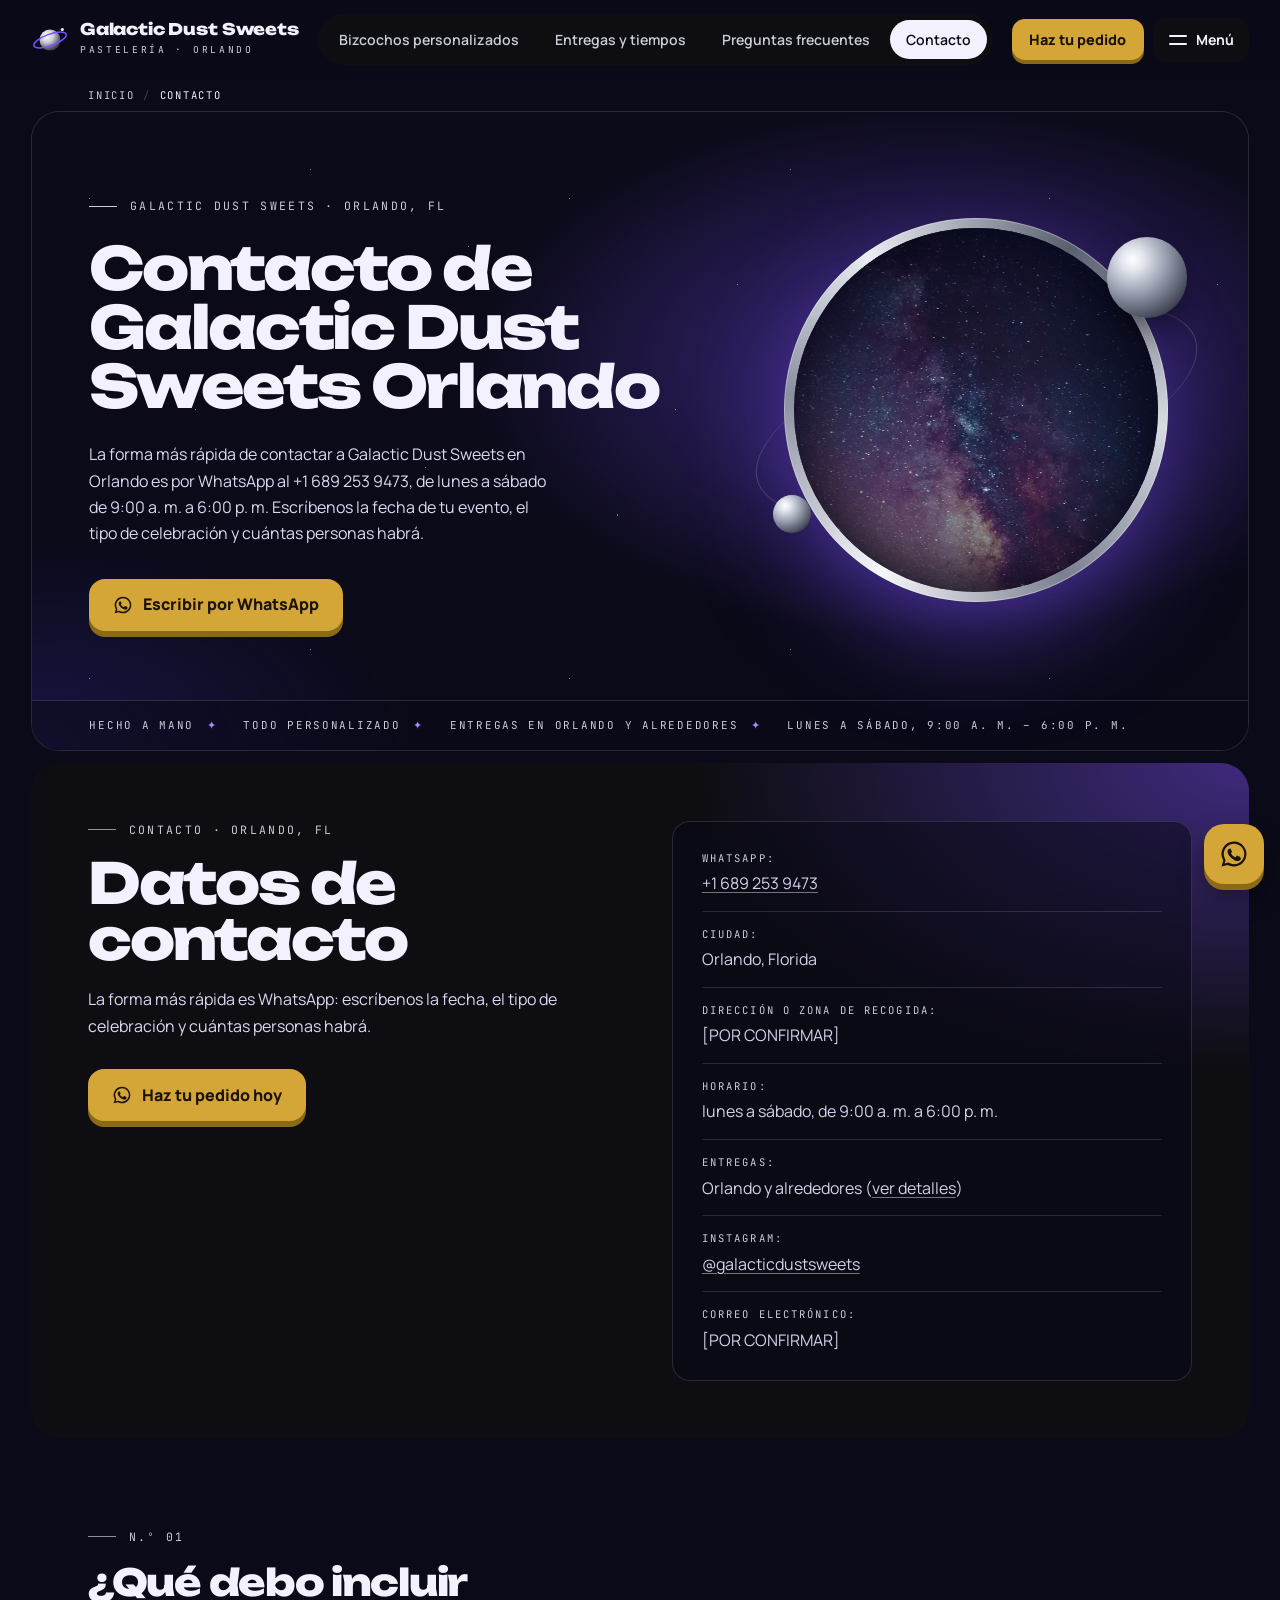
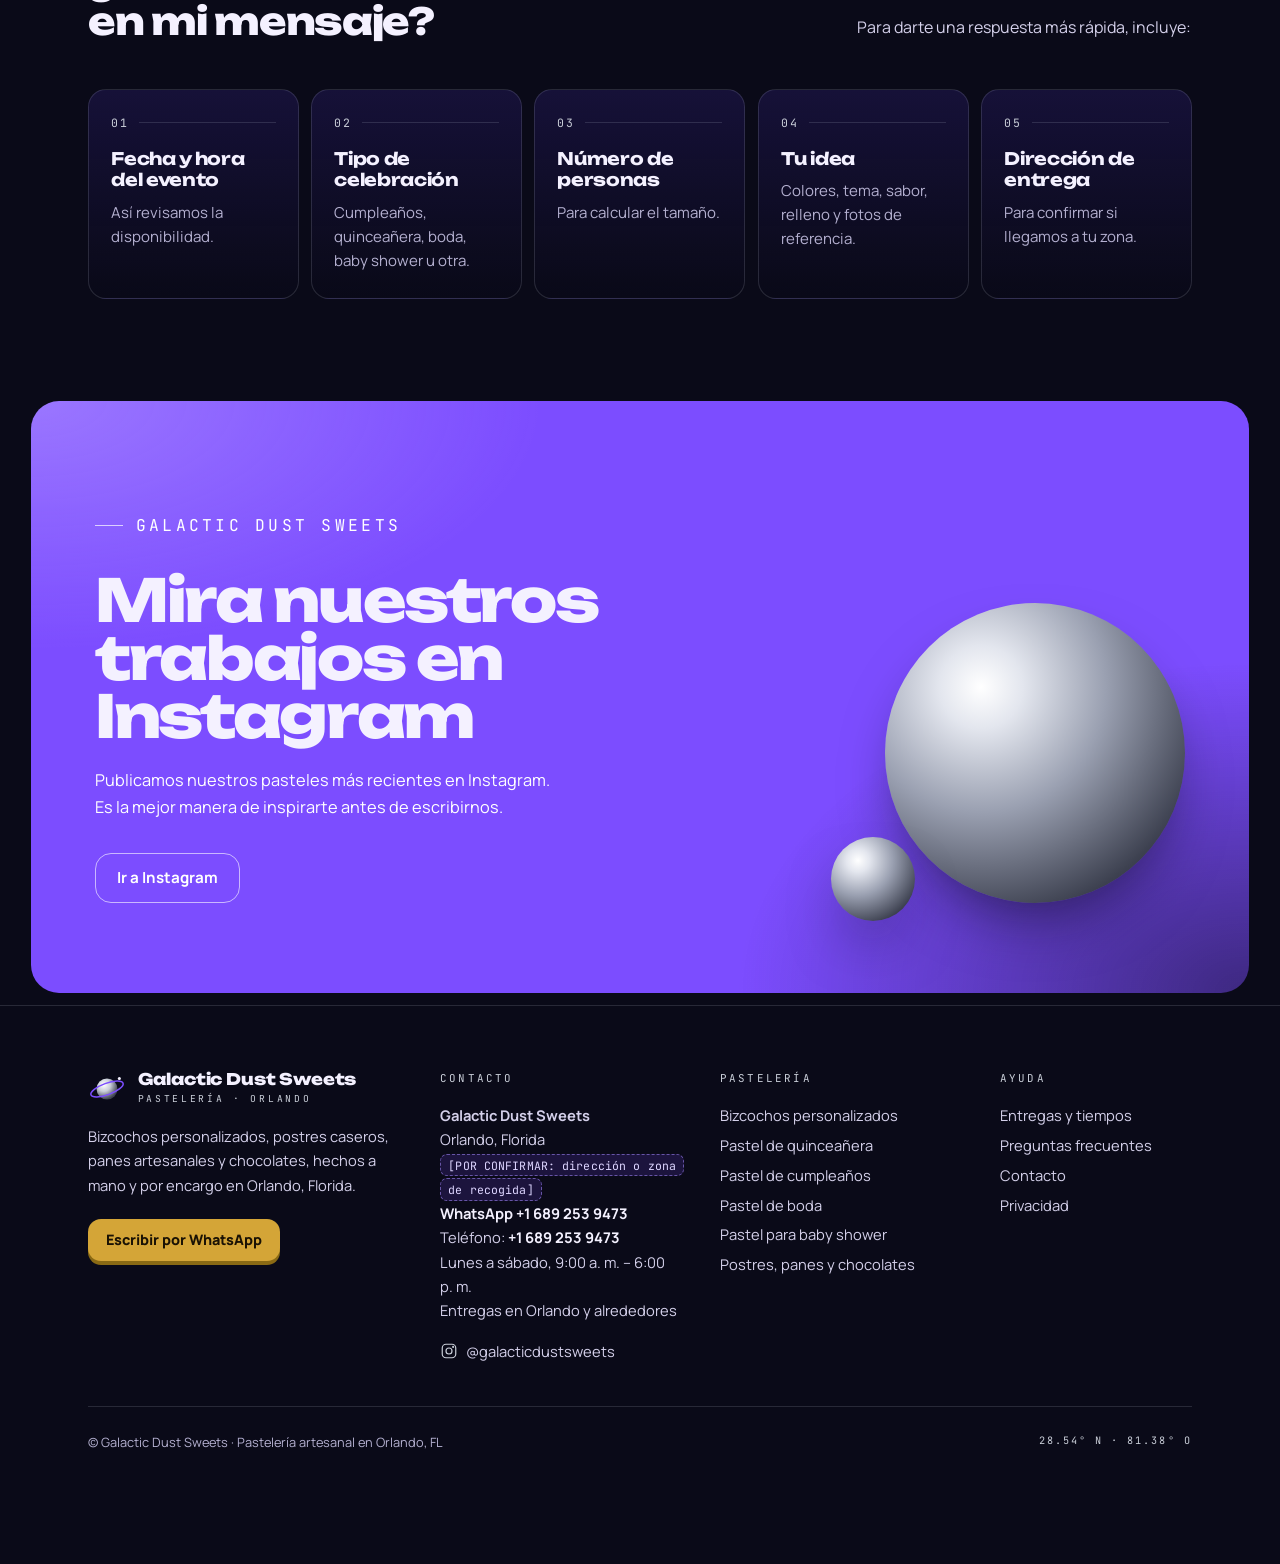
==== contacto/index.html @ 4e0852c7 "Vista previa del sitio de Galactic Dust Sweets (Play Panel, v9) Co-Authored-By: Claude Opus 5.5 <nor" ====
<!DOCTYPE html>
<html lang="es" data-motion="sutil">
<head>
<meta name="robots" content="noindex, nofollow">
<meta charset="utf-8">
<meta name="viewport" content="width=device-width, initial-scale=1">
<title>Contacto | Galactic Dust Sweets Orlando</title>
<meta name="description" content="Contacta a Galactic Dust Sweets Orlando por WhatsApp al +1 689 253 9473. Atención de lunes a sábado de 9 a. m. a 6 p. m. Entregas en Orlando y alrededores.">
<link rel="canonical" href="https://example.com/contacto/">
<meta property="og:type" content="website"><meta property="og:title" content="Contacto | Galactic Dust Sweets Orlando">
<meta property="og:description" content="Contacta a Galactic Dust Sweets Orlando por WhatsApp al +1 689 253 9473. Atención de lunes a sábado de 9 a. m. a 6 p. m. Entregas en Orlando y alrededores."><meta property="og:url" content="https://example.com/contacto/">
<meta property="og:locale" content="es_ES"><meta property="og:image" content="https://example.com/assets/opt/pexels-36445141-1280.webp">
<meta name="twitter:card" content="summary_large_image">
<link rel="icon" href="data:image/svg+xml,%3Csvg%20xmlns%3D%22http%3A//www.w3.org/2000/svg%22%20viewBox%3D%220%200%2064%2064%22%3E%3Cdefs%3E%3CradialGradient%20id%3D%22bg%22%20cx%3D%2270%25%22%20cy%3D%2220%25%22%20r%3D%2290%25%22%3E%3Cstop%20offset%3D%220%22%20stop-color%3D%22%237C4DFF%22/%3E%3Cstop%20offset%3D%22.55%22%20stop-color%3D%22%231B1446%22/%3E%3Cstop%20offset%3D%221%22%20stop-color%3D%22%230A0A18%22/%3E%3C/radialGradient%3E%3CradialGradient%20id%3D%22sp%22%20cx%3D%2235%25%22%20cy%3D%2230%25%22%20r%3D%2270%25%22%3E%3Cstop%20offset%3D%220%22%20stop-color%3D%22%23FFFFFF%22/%3E%3Cstop%20offset%3D%22.45%22%20stop-color%3D%22%23C9CED8%22/%3E%3Cstop%20offset%3D%221%22%20stop-color%3D%22%233D4150%22/%3E%3C/radialGradient%3E%3C/defs%3E%3Crect%20width%3D%2264%22%20height%3D%2264%22%20rx%3D%2216%22%20fill%3D%22url%28%23bg%29%22/%3E%3Ccircle%20cx%3D%2232%22%20cy%3D%2233%22%20r%3D%2215%22%20fill%3D%22url%28%23sp%29%22/%3E%3Cellipse%20cx%3D%2232%22%20cy%3D%2233%22%20rx%3D%2226%22%20ry%3D%228.5%22%20fill%3D%22none%22%20stroke%3D%22%23F4F1FF%22%20stroke-width%3D%222.4%22%20transform%3D%22rotate%28-20%2032%2033%29%22/%3E%3Ccircle%20cx%3D%2251%22%20cy%3D%2213%22%20r%3D%222.6%22%20fill%3D%22%23F4F1FF%22/%3E%3C/svg%3E">
<link rel="preconnect" href="https://fonts.googleapis.com"><link rel="preconnect" href="https://fonts.gstatic.com" crossorigin><link href="https://fonts.googleapis.com/css2?family=Unbounded:wght@400;700;800&family=Manrope:wght@400;500;600;700;800&family=JetBrains+Mono:wght@400;500&display=swap" rel="stylesheet">

<link rel="stylesheet" href="../motion.css">
<link rel="stylesheet" href="../styles.css">
<script type="application/ld+json">
{
 "@context": "https://schema.org",
 "@graph": [
  {
   "@type": "Bakery",
   "@id": "https://example.com/#org",
   "name": "Galactic Dust Sweets",
   "url": "https://example.com/",
   "sameAs": [
    "https://www.instagram.com/galacticdustsweets/"
   ]
  },
  {
   "@type": "WebPage",
   "url": "https://example.com/contacto/",
   "name": "Contacto | Galactic Dust Sweets Orlando",
   "inLanguage": "es",
   "about": {
    "@id": "https://example.com/#org"
   }
  },
  {
   "@type": "BreadcrumbList",
   "itemListElement": [
    {
     "@type": "ListItem",
     "position": 1,
     "name": "Inicio",
     "item": "https://example.com/"
    },
    {
     "@type": "ListItem",
     "position": 2,
     "name": "Contacto",
     "item": "https://example.com/contacto/"
    }
   ]
  }
 ]
}
</script>
</head>
<body>
<a class="skip-link" href="#contenido">Saltar al contenido</a>
<header class="hdr" data-shrink>
  <div class="pm-progress"></div>
  <a class="logo" href="../" aria-label="Galactic Dust Sweets, ir al inicio">
    <svg viewBox="0 0 40 40" aria-hidden="true"><defs><radialGradient id="lg" cx="35%" cy="30%" r="70%"><stop offset="0" stop-color="#fff"/><stop offset=".45" stop-color="#C9CED8"/><stop offset="1" stop-color="#3d4150"/></radialGradient></defs><circle cx="20" cy="20" r="11" fill="url(#lg)"/><ellipse cx="20" cy="20" rx="18" ry="6" fill="none" stroke="#7C4DFF" stroke-width="1.6" transform="rotate(-20 20 20)"/><circle cx="33" cy="9" r="1.6" fill="#F4F1FF"/></svg>
    <span><b>Galactic Dust Sweets</b><small>Pastelería · Orlando</small></span>
  </a>
  <nav class="pill" aria-label="Principal">
    <ul class="pill-nav"><li><a href="../">Inicio</a></li><li><a href="../pasteles-personalizados/">Bizcochos personalizados</a></li><li><a href="../pastel-de-quinceanera/">Quinceañeras</a></li><li><a href="../pastel-de-boda/">Bodas</a></li><li><a href="../pastel-de-cumpleanos/">Cumpleaños</a></li><li><a href="../pastel-baby-shower/">Baby showers</a></li><li><a href="../postres-panes-chocolates/">Postres, panes y chocolates</a></li><li><a href="../entregas/">Entregas y tiempos</a></li><li><a href="../preguntas-frecuentes/">Preguntas frecuentes</a></li><li><a href="../contacto/" aria-current="page">Contacto</a></li><li><a href="../privacidad/">Privacidad</a></li></ul>
  </nav>
  <div class="hdr-act">
    
    <a class="wa sm hdr-cta" href="https://wa.me/16892539473?text=Hola%20Galactic%20Dust%20Sweets%2C%20quiero%20hacer%20un%20pedido" target="_blank" rel="noopener" data-event="wa_header">Haz tu pedido</a>
    <button class="burger" type="button" aria-expanded="false" aria-controls="menu" aria-label="Abrir menú"><span class="bars" aria-hidden="true"><i></i><i></i></span><span class="burger-l">Menú</span></button>
  </div>
  <nav class="menu" id="menu" aria-label="Todas las páginas">
    <p class="mono menu-k">Todas las páginas</p>
    <ul><li><a href="../">Inicio</a></li><li><a href="../pasteles-personalizados/">Bizcochos personalizados</a></li><li><a href="../pastel-de-quinceanera/">Quinceañeras</a></li><li><a href="../pastel-de-boda/">Bodas</a></li><li><a href="../pastel-de-cumpleanos/">Cumpleaños</a></li><li><a href="../pastel-baby-shower/">Baby showers</a></li><li><a href="../postres-panes-chocolates/">Postres, panes y chocolates</a></li><li><a href="../entregas/">Entregas y tiempos</a></li><li><a href="../preguntas-frecuentes/">Preguntas frecuentes</a></li><li><a href="../contacto/" aria-current="page">Contacto</a></li><li><a href="../privacidad/">Privacidad</a></li></ul>
    <a class="wa" href="https://wa.me/16892539473?text=Hola%20Galactic%20Dust%20Sweets%2C%20quiero%20hacer%20un%20pedido" target="_blank" rel="noopener" data-event="wa_menu">Haz tu pedido hoy</a>
  </nav>
</header>

<nav class="pm-crumbs" aria-label="Migas de pan"><ol><li><a href="../">Inicio</a></li><li aria-current="page">Contacto</li></ol></nav>
<main id="contenido">
<section class="blk ph"><div class="stars" aria-hidden="true"></div><div class="ph-copy"><p class="mono k">Galactic Dust Sweets · Orlando, FL</p><h1>Contacto de Galactic Dust Sweets Orlando</h1><div class="ctas"><a class="btn" href="https://wa.me/16892539473?text=Hola%20Galactic%20Dust%20Sweets%2C%20quiero%20hacer%20un%20pedido" data-event="cta_hero">Escribir por WhatsApp</a></div><div class="lede"><p>La forma más rápida de contactar a Galactic Dust Sweets en Orlando es por WhatsApp al +1 689 253 9473, de lunes a sábado de 9:00 a. m. a 6:00 p. m. Escríbenos la fecha de tu evento, el tipo de celebración y cuántas personas habrá.</p></div></div><div class="port port-s"><div class="orbit" aria-hidden="true"></div><div class="ring"><div class="ring-in"><img src="../assets/opt/pexels-4954706-640.webp" alt="From below abstract backdrop of picturesque purple sky with tiny stars in twilight" srcset="../assets/opt/pexels-4954706-640.webp 640w" sizes="(max-width: 768px) 100vw, 60vw" width="640" height="960" fetchpriority="high" decoding="async"></div></div><div class="sph s1" aria-hidden="true"></div><div class="sph s2" aria-hidden="true"></div></div><ul class="ph-strip" aria-label="Lo que cumplimos"><li>Hecho a mano</li><li>Todo personalizado</li><li>Entregas en Orlando y alrededores</li><li>Lunes a sábado, 9:00 a. m. – 6:00 p. m.</li></ul></section>
<section class="blk dlv sec-contact"><div data-reveal="up"><p class="mono eyebrow">Contacto · Orlando, FL</p><h2 class="sec-h2">Datos de contacto</h2><p class="body">La forma más rápida es WhatsApp: escríbenos la fecha, el tipo de celebración y cuántas personas habrá.</p><a class="btn" href="https://wa.me/16892539473?text=Hola%20Galactic%20Dust%20Sweets%2C%20quiero%20hacer%20un%20pedido" target="_blank" rel="noopener" data-event="wa_contacto">Haz tu pedido hoy</a></div><div class="c-card" data-reveal="up"><ul><li><strong>WhatsApp:</strong> <a href="https://wa.me/16892539473">+1 689 253 9473</a></li><li><strong>Ciudad:</strong> Orlando, Florida</li><li><strong>Dirección o zona de recogida:</strong> [POR CONFIRMAR]</li><li><strong>Horario:</strong> lunes a sábado, de 9:00 a. m. a 6:00 p. m.</li><li><strong>Entregas:</strong> Orlando y alrededores (<a href="../entregas/">ver detalles</a>)</li><li><strong>Instagram:</strong> <a href="https://www.instagram.com/galacticdustsweets/">@galacticdustsweets</a></li><li><strong>Correo electrónico:</strong> [POR CONFIRMAR]</li></ul><ul class="c-items"></ul></div></section>

<section class="sec sec-list"><div class="in"><div class="s-head" data-reveal="up"><div><p class="mono eyebrow secn" aria-hidden="true"></p><h2 class="t-h2">¿Qué debo incluir en mi mensaje?</h2></div><div class="s-body"><p>Para darte una respuesta más rápida, incluye:</p></div></div><ol class="rows" data-stagger><li class="row" data-reveal="up"><span class="row-n" aria-hidden="true"></span><h3>Fecha y hora del evento</h3><div class="row-t"><p>Así revisamos la disponibilidad.</p></div></li>
<li class="row" data-reveal="up"><span class="row-n" aria-hidden="true"></span><h3>Tipo de celebración</h3><div class="row-t"><p>Cumpleaños, quinceañera, boda, baby shower u otra.</p></div></li>
<li class="row" data-reveal="up"><span class="row-n" aria-hidden="true"></span><h3>Número de personas</h3><div class="row-t"><p>Para calcular el tamaño.</p></div></li>
<li class="row" data-reveal="up"><span class="row-n" aria-hidden="true"></span><h3>Tu idea</h3><div class="row-t"><p>Colores, tema, sabor, relleno y fotos de referencia.</p></div></li>
<li class="row" data-reveal="up"><span class="row-n" aria-hidden="true"></span><h3>Dirección de entrega</h3><div class="row-t"><p>Para confirmar si llegamos a tu zona.</p></div></li>
</ol></div></section>

<section class="blk close close-s"><div data-reveal="up"><p class="mono eyebrow">Galactic Dust Sweets</p><h2 class="sec-h2">Mira nuestros trabajos en Instagram</h2><div class="close-b"><p>Publicamos nuestros pasteles más recientes en Instagram. Es la mejor manera de inspirarte antes de escribirnos.</p></div><a class="btn" href="https://www.instagram.com/galacticdustsweets/" data-event="cta_cierre">Ir a Instagram</a></div><div class="orb" aria-hidden="true"><i></i><i></i></div></section>

</main>
<footer class="ftr">
  <div class="ftr-brand">
    <a class="logo" href="../" aria-label="Galactic Dust Sweets, ir al inicio"><svg viewBox="0 0 40 40" aria-hidden="true"><circle cx="20" cy="20" r="11" fill="url(#lg)"/><ellipse cx="20" cy="20" rx="18" ry="6" fill="none" stroke="#7C4DFF" stroke-width="1.6" transform="rotate(-20 20 20)"/><circle cx="33" cy="9" r="1.6" fill="#F4F1FF"/></svg><span><b>Galactic Dust Sweets</b><small>Pastelería · Orlando</small></span></a>
    <p>Bizcochos personalizados, postres caseros, panes artesanales y chocolates, hechos a mano y por encargo en Orlando, Florida.</p>
    <a class="wa sm" href="https://wa.me/16892539473?text=Hola%20Galactic%20Dust%20Sweets%2C%20quiero%20hacer%20un%20pedido" target="_blank" rel="noopener" data-event="wa_footer_btn">Escribir por WhatsApp</a>
  </div>
  <div>
    <h2>Contacto</h2>
    <address>
      <b>Galactic Dust Sweets</b><br>
      Orlando, Florida<br>
      <span class="tbd">[POR CONFIRMAR: dirección o zona de recogida]</span><br>
      <a href="https://wa.me/16892539473" target="_blank" rel="noopener" data-event="wa_footer">WhatsApp +1 689 253 9473</a><br>
      Teléfono: <a href="tel:+16892539473">+1 689 253 9473</a><br>
      Lunes a sábado, 9:00 a. m. – 6:00 p. m.<br>
      Entregas en Orlando y alrededores
    </address>
    <ul class="social">
      <li><a href="https://www.instagram.com/galacticdustsweets/" target="_blank" rel="noopener"><svg viewBox="0 0 24 24" aria-hidden="true"><rect x="3" y="3" width="18" height="18" rx="5"/><circle cx="12" cy="12" r="4"/><circle cx="17.5" cy="6.5" r=".6"/></svg>@galacticdustsweets</a></li>
    </ul>
  </div>
  <div>
    <h2>Pastelería</h2>
    <ul>
      <li><a href="../pasteles-personalizados/">Bizcochos personalizados</a></li>
      <li><a href="../pastel-de-quinceanera/">Pastel de quinceañera</a></li>
      <li><a href="../pastel-de-cumpleanos/">Pastel de cumpleaños</a></li>
      <li><a href="../pastel-de-boda/">Pastel de boda</a></li>
      <li><a href="../pastel-baby-shower/">Pastel para baby shower</a></li>
      <li><a href="../postres-panes-chocolates/">Postres, panes y chocolates</a></li>
    </ul>
  </div>
  <div>
    <h2>Ayuda</h2>
    <ul>
      <li><a href="../entregas/">Entregas y tiempos</a></li>
      <li><a href="../preguntas-frecuentes/">Preguntas frecuentes</a></li>
      <li><a href="../contacto/">Contacto</a></li>
      <li><a href="../privacidad/">Privacidad</a></li>
    </ul>
  </div>
  <div class="legal"><span>© Galactic Dust Sweets · Pastelería artesanal en Orlando, FL</span><span class="mono">28.54° N · 81.38° O</span></div>
</footer>
<a class="fab" href="https://wa.me/16892539473?text=Hola%20Galactic%20Dust%20Sweets%2C%20quiero%20hacer%20un%20pedido" target="_blank" rel="noopener" aria-label="Pedir por WhatsApp" data-event="wa_flotante"><svg viewBox="0 0 24 24" aria-hidden="true"><path d="M12 2a10 10 0 0 0-8.6 15.1L2 22l5-1.3A10 10 0 1 0 12 2zm0 18.2a8.2 8.2 0 0 1-4.2-1.2l-.3-.2-3 .8.8-2.9-.2-.3A8.2 8.2 0 1 1 12 20.2zm4.5-6.1c-.2-.1-1.5-.7-1.7-.8-.2-.1-.4-.1-.6.1l-.8 1c-.1.2-.3.2-.5.1a6.7 6.7 0 0 1-3.3-2.9c-.3-.4.2-.4.7-1.3.1-.2 0-.3 0-.4l-.8-1.8c-.2-.5-.4-.4-.6-.4h-.5a1 1 0 0 0-.7.3 3 3 0 0 0-.9 2.2 5.2 5.2 0 0 0 1.1 2.7 11.8 11.8 0 0 0 4.5 4c1.7.7 2.3.8 3.2.6.5-.1 1.5-.6 1.7-1.2.2-.6.2-1.1.2-1.2-.1-.1-.3-.2-.5-.3z"/></svg></a>

<script>(function(){
  var $=function(id){return document.getElementById(id)};
  var WA='https://wa.me/16892539473?text=';

  /* Menú (móvil y panel de todas las páginas) */
  var h=document.querySelector('.hdr'),b=h&&h.querySelector('.burger'),mn=$('menu');
  function setMenu(o){if(!h||!b)return;h.classList.toggle('is-open',o);b.setAttribute('aria-expanded',o?'true':'false');b.setAttribute('aria-label',o?'Cerrar menú':'Abrir menú');document.documentElement.classList.toggle('menu-open',o&&window.innerWidth<760);}
  if(b&&mn){
    b.addEventListener('click',function(e){e.stopPropagation();setMenu(!h.classList.contains('is-open'))});
    mn.addEventListener('click',function(e){if(e.target.closest('a'))setMenu(false)});
    document.addEventListener('click',function(e){if(h.classList.contains('is-open')&&!mn.contains(e.target))setMenu(false)});
    document.addEventListener('keydown',function(e){if(e.key==='Escape'&&h.classList.contains('is-open')){setMenu(false);b.focus()}});
  }

  /* Medición: un evento por botón de WhatsApp (data-event) */
  document.addEventListener('click',function(e){
    var a=e.target.closest('a[href*="wa.me"]');if(!a)return;
    var ev=a.getAttribute('data-event')||'wa_enlace';
    (window.dataLayer=window.dataLayer||[]).push({event:'whatsapp_click',wa_origen:ev});
    if(typeof window.gtag==='function')window.gtag('event','whatsapp_click',{wa_origen:ev});
  });

  /* Configurador: anticipación mínima por evento [POR CONFIRMAR: días reales] */
  var f=$('cfg');
  if(f&&$('cal-g')){
    var lead={'Quinceañera':21,'Boda':21,'Cumpleaños':7,'Baby shower':7,'Otro':7};
    var view,picked=null,today=new Date();today.setHours(0,0,0,0);
    var ev=function(){var r=f.querySelector('input[name=ev]:checked');return r?r.value:'Otro'};
    var minDate=function(){var m=new Date(today);m.setDate(m.getDate()+(lead[ev()]||7));return m};
    var fmt=function(d,o){return d.toLocaleDateString('es-US',o)};
    var cal=function(){
      var min=minDate(),g=$('cal-g');g.innerHTML='';
      if(picked&&picked<min)picked=null;
      var m=fmt(view,{month:'long'});
      $('cal-m').innerHTML=m.charAt(0).toUpperCase()+m.slice(1)+' <span>'+view.getFullYear()+'</span>';
      $('cal-p').disabled=view.getFullYear()*12+view.getMonth()<=today.getFullYear()*12+today.getMonth();
      var first=(view.getDay()+6)%7,days=new Date(view.getFullYear(),view.getMonth()+1,0).getDate();
      for(var i=0;i<first;i++)g.appendChild(document.createElement('span'));
      for(var d=1;d<=days;d++){
        var dt=new Date(view.getFullYear(),view.getMonth(),d),bt=document.createElement('button');
        bt.type='button';bt.textContent=d;
        var off=dt<min||dt.getDay()===0;
        bt.disabled=off;bt.setAttribute('aria-label',fmt(dt,{weekday:'long',day:'numeric',month:'long'})+(off?' (no disponible)':''));
        if(+dt===+today)bt.className='today';
        if(picked&&+dt===+picked){bt.className+=' on';bt.setAttribute('aria-pressed','true')}
        (function(x){bt.onclick=function(){picked=x;cal();upd()}})(dt);
        g.appendChild(bt);
      }
      $('hint').textContent='Para '+ev().toLowerCase()+': fechas desde el '+fmt(min,{day:'numeric',month:'long'})+'. Los domingos no hay entregas.';
    };
    var upd=function(){
      var t='Hola Galactic Dust Sweets, quiero cotizar un bizcocho personalizado.\n• Evento: '+ev()+
        '\n• Personas: '+($('pp').value||'—')+'\n• Sabor: '+($('sa').value||'—')+'\n• Relleno: '+($('re').value||'—')+
        '\n• Fecha: '+(picked?fmt(picked,{weekday:'long',day:'numeric',month:'long'}):'—');
      $('msg').textContent=t;$('send').href=WA+encodeURIComponent(t);$('txt').value=t;
    };
    var jump=function(){var min=minDate(),end=new Date(min.getFullYear(),min.getMonth()+1,0);view=new Date(min.getFullYear(),min.getMonth()+((end-min)/864e5<6?1:0),1)};
    $('cal-p').onclick=function(){view.setMonth(view.getMonth()-1);cal()};
    $('cal-n').onclick=function(){view.setMonth(view.getMonth()+1);cal()};
    f.querySelectorAll('input').forEach(function(i){i.addEventListener('input',upd);i.addEventListener('change',function(){if(i.name==='ev')jump();cal();upd()})});
    f.addEventListener('submit',function(e){e.preventDefault();window.open($('send').href,'_blank','noopener')});
    jump();cal();upd();
  }

  /* Galería: «Quiero uno así» con el número de obra + filtros */
  document.querySelectorAll('.wall .p').forEach(function(p){
    var em=p.querySelector('.cap em'),bb=p.querySelector('.cap b');if(!em||!bb)return;
    var n=em.textContent,c=bb.textContent,a=document.createElement('a');
    a.className='ask';a.textContent='Quiero uno así →';a.setAttribute('data-event','wa_obra_'+n.replace(/\D/g,''));
    a.href=WA+encodeURIComponent('Hola Galactic Dust Sweets, me gustó la obra '+n+' ('+c+') y quiero uno así.');
    a.target='_blank';a.rel='noopener';
    a.setAttribute('aria-label','Pedir por WhatsApp un bizcocho como la obra '+n);
    p.querySelector('.cap').appendChild(a);
  });
  document.querySelectorAll('.filters button').forEach(function(bt){bt.addEventListener('click',function(){
    var k=bt.getAttribute('data-f');
    document.querySelectorAll('.filters button').forEach(function(x){x.setAttribute('aria-pressed',x===bt?'true':'false')});
    document.querySelectorAll('.wall .p').forEach(function(p){p.classList.toggle('hide',k!=='all'&&p.getAttribute('data-c')!==k)});
  })});
})();
</script>
<script src="../motion.js" defer></script>
</body>
</html>
---- motion.css ----
/* Play Motion: biblioteca de movimiento de Play Marketing para los sitios generados.
   Se activa con atributos (data-reveal, data-stagger, data-parallax, .pm-marquee…) y con el nivel en <html data-motion>.
   Mejora progresiva: sin JS (o sin la clase .pm-js) todo es visible. Solo anima transform y opacity (no mueve el diseño). */
:root{--pm-ease:cubic-bezier(.22,.61,.36,1);--pm-ease-out:cubic-bezier(.16,1,.3,1);--pm-dur:.8s;--pm-dist:28px}
html[data-motion="expresiva"]{--pm-dur:1.05s;--pm-dist:48px}
html[data-motion="sutil"]{--pm-dur:.75s;--pm-dist:22px}

/* accesibilidad base que el panel agrega a todas las páginas */
.skip-link{position:absolute;left:12px;top:-60px;z-index:1000;padding:10px 16px;background:#111;color:#fff;border-radius:6px;text-decoration:none;font:600 14px/1.2 system-ui,sans-serif}
.skip-link:focus{top:12px}
main:focus{outline:none}
/* selector de idioma (sitios bilingües); el diseño puede darle su propio estilo */
.pm-lang{display:inline-flex;gap:.5rem;align-items:center;font-size:.8125rem;letter-spacing:.04em}
.pm-lang a{color:inherit;text-decoration:none;opacity:.8;padding:.25rem .5rem;border:1px solid currentColor;border-radius:999px}
.pm-lang a:hover,.pm-lang a:focus-visible{opacity:1}

/* aparición al hacer scroll */
.pm-js [data-reveal]{opacity:0;transition:opacity var(--pm-dur) var(--pm-ease),transform var(--pm-dur) var(--pm-ease-out);transition-delay:var(--pm-delay,0s);will-change:opacity,transform}
.pm-js [data-reveal="up"]{transform:translate3d(0,var(--pm-dist),0)}
.pm-js [data-reveal="down"]{transform:translate3d(0,calc(var(--pm-dist) * -1),0)}
.pm-js [data-reveal="left"]{transform:translate3d(calc(var(--pm-dist) * -1),0,0)}
.pm-js [data-reveal="right"]{transform:translate3d(var(--pm-dist),0,0)}
.pm-js [data-reveal="scale"]{transform:scale(.94)}
.pm-js [data-reveal="fade"]{transform:none}
.pm-js [data-reveal].pm-in{opacity:1;transform:none}

/* revelado de imagen con máscara */
.pm-js [data-reveal="mask"]{opacity:1;clip-path:inset(0 0 100% 0);transition:clip-path calc(var(--pm-dur) * 1.3) var(--pm-ease-out)}
.pm-js [data-reveal="mask"].pm-in{clip-path:inset(0 0 0 0)}

/* titular palabra por palabra (el JS envuelve cada palabra) */
.pm-js [data-split] .pm-w{display:inline-block;opacity:0;transform:translate3d(0,.6em,0);transition:opacity .7s var(--pm-ease),transform .9s var(--pm-ease-out);transition-delay:calc(var(--pm-i) * 60ms)}
.pm-js [data-split].pm-in .pm-w{opacity:1;transform:none}

/* zoom lento de fondo (Ken Burns) */
[data-kenburns]{overflow:hidden}
[data-kenburns] img{animation:pm-kb 18s var(--pm-ease) both alternate infinite}
@keyframes pm-kb{from{transform:scale(1)}to{transform:scale(1.08)}}

/* cinta continua (logos, sellos, frases) */
.pm-marquee{overflow:hidden;white-space:nowrap;mask-image:linear-gradient(90deg,transparent,#000 8%,#000 92%,transparent)}
.pm-marquee>.pm-track{display:inline-flex;gap:3rem;animation:pm-mq var(--pm-mq,32s) linear infinite}
.pm-marquee:hover>.pm-track{animation-play-state:paused}
@keyframes pm-mq{to{transform:translate3d(-50%,0,0)}}

/* microinteracciones */
.pm-lift{transition:transform .35s var(--pm-ease-out),box-shadow .35s var(--pm-ease)}
.pm-lift:hover{transform:translate3d(0,-4px,0);box-shadow:0 14px 34px -14px rgba(0,0,0,.28)}
.pm-zoom{overflow:hidden}.pm-zoom img{transition:transform .9s var(--pm-ease-out)}.pm-zoom:hover img{transform:scale(1.05)}
.pm-underline{background:linear-gradient(currentColor,currentColor) 0 100%/0 1px no-repeat;transition:background-size .4s var(--pm-ease)}
.pm-underline:hover{background-size:100% 1px}
.pm-btn{position:relative;overflow:hidden;transition:transform .25s var(--pm-ease),box-shadow .25s var(--pm-ease)}
.pm-btn:hover{transform:translate3d(0,-2px,0)}
.pm-btn:active{transform:translate3d(0,0,0) scale(.98)}

/* barra de progreso de lectura */
.pm-progress{position:fixed;top:0;left:0;height:3px;width:100%;transform-origin:0 50%;transform:scaleX(var(--pm-p,0));background:var(--pm-accent,currentColor);z-index:999;pointer-events:none}

/* cabecera que se compacta al hacer scroll (el JS pone .pm-scrolled en <html>) */
[data-shrink]{transition:padding .35s var(--pm-ease),background-color .35s var(--pm-ease),box-shadow .35s var(--pm-ease)}

/* transición entre páginas (navegadores compatibles) */
@view-transition{navigation:auto}
::view-transition-old(root),::view-transition-new(root){animation-duration:.35s}

html[data-motion="ninguna"] [data-reveal],html[data-motion="ninguna"] [data-split] .pm-w{opacity:1!important;transform:none!important;clip-path:none!important;transition:none!important}
html[data-motion="ninguna"] [data-kenburns] img,html[data-motion="ninguna"] .pm-marquee>.pm-track{animation:none}

@media (prefers-reduced-motion:reduce){
  .pm-js [data-reveal],.pm-js [data-split] .pm-w{opacity:1!important;transform:none!important;clip-path:none!important;transition:none!important}
  [data-kenburns] img,.pm-marquee>.pm-track{animation:none}
  .pm-lift,.pm-zoom img,.pm-btn{transition:none}
  @view-transition{navigation:none}
}
---- styles.css ----
/* =========================================================
   Galactic Dust Sweets · sistema único (maqueta final aprobada)
   Base «Taller de pedidos»: bloques de 28 px, gap de 12 px, botón verde
   con relieve y ritmo oscuro / violeta / claro.
   De «Órbita»: cromo, esferas y microetiquetas monoespaciadas.
   De «Galería nocturna»: fichas «N.º» y filtros subrayados.
   El verde #25D366 se reserva SOLO para pedir por WhatsApp.
   ========================================================= */
:root{
  --space:#0A0A18;--deep:#0d0d12;--violet:#7C4DFF;--violet-l:#A88BFF;--silver:#C9CED8;--ink:#F4F1FF;--wa:#D4A537;--wa-edge:#8a6a14;
  --muted:#B4B0D0;--soft:#D4D0EA;--line:rgba(201,206,216,.16);--line-2:rgba(201,206,216,.28);
  --chrome:linear-gradient(135deg,#fdfdff 0%,#c9ced8 28%,#7a7f90 52%,#e6e9f0 70%,#9aa0b1 100%);
  --chrome-soft:linear-gradient(135deg,#fdfdff 0%,#e3e6ee 30%,#b9bfcc 55%,#eef0f5 75%,#c3c8d4 100%);
  --sphere:radial-gradient(circle at 32% 28%,#fff 0%,#e3e6ee 14%,#9aa0b1 42%,#3d4150 78%,#1a1c26 100%);
  --display:"Unbounded",system-ui,sans-serif;--text:"Manrope",system-ui,-apple-system,"Segoe UI",sans-serif;--mono:"JetBrains Mono",ui-monospace,"Cascadia Mono",monospace;
  --pad:clamp(.75rem,2.4vw,2rem);--inner:clamp(1.25rem,4.5vw,4rem);--maxw:1600px;
  --side:max(var(--pad),calc((100% - var(--maxw)) / 2));
  --r:28px;--r-s:18px;--gap:12px;
  --ease:cubic-bezier(.2,.7,.2,1);
  --pm-accent:var(--violet-l);
}
*,*::before,*::after{box-sizing:border-box}
*{margin:0;padding:0}
html{background:var(--space);color:var(--ink);font-family:var(--text);-webkit-font-smoothing:antialiased;-webkit-text-size-adjust:100%;scroll-behavior:smooth;scroll-padding-top:96px}
body{overflow-x:clip;line-height:1.55;font-size:1rem;min-height:100vh}
a{color:inherit;text-decoration:none}
img,svg{display:block;max-width:100%}
button,input{font:inherit}
ul,ol{list-style:none}
:focus-visible{outline:3px solid var(--violet-l);outline-offset:3px;border-radius:8px}
::selection{background:var(--violet);color:#fff}
.sr{position:absolute;width:1px;height:1px;overflow:hidden;clip:rect(0 0 0 0);white-space:nowrap}
.mono{font-family:var(--mono);font-size:.72rem;letter-spacing:.2em;text-transform:uppercase;color:var(--silver);font-weight:400}
.tbd{display:inline;font-family:var(--mono);font-size:.72rem;letter-spacing:.01em;line-height:1.9;color:#ddd5ff;background:rgba(124,77,255,.16);border:1px dashed rgba(167,139,255,.55);padding:.18rem .45rem;border-radius:7px;-webkit-box-decoration-break:clone;box-decoration-break:clone}
.light .tbd{color:#3a2a8c;background:rgba(124,77,255,.1);border-color:rgba(124,77,255,.45)}
.blk{margin:var(--gap) var(--side) 0;border-radius:var(--r);position:relative;overflow:hidden}
.light{background:var(--ink);color:var(--space)}
.sec-h2{font-family:var(--display);font-weight:800;font-size:clamp(2rem,4.4vw,3.8rem);line-height:.98;letter-spacing:-.04em;text-wrap:balance}
.sec-h2 em{font-style:normal;color:var(--muted)}
.light .sec-h2 em{color:#6a5fb0}
.eyebrow{margin-bottom:1.1rem;display:flex;align-items:center;gap:.8rem}
.eyebrow::before{content:"";width:28px;height:1px;background:currentColor;opacity:.7;flex:none}
.light .eyebrow{color:#5b4fb0}
main{counter-reset:sec}
.sec{counter-increment:sec}
.secn::after{content:"N.º " counter(sec,decimal-leading-zero)}

/* ---------- botones ---------- */
.wa,.btn[href*="wa.me"]{display:inline-flex;align-items:center;justify-content:center;gap:.6rem;background:var(--wa);color:#1a1204;font-weight:800;border-radius:16px;padding:1rem 1.5rem;font-size:1rem;line-height:1.2;border:0;cursor:pointer;box-shadow:0 6px 0 var(--wa-edge);transition:transform .16s var(--ease),box-shadow .16s var(--ease);text-align:center}
.wa:hover,.btn[href*="wa.me"]:hover{transform:translateY(-2px);box-shadow:0 8px 0 var(--wa-edge)}
.wa:active,.btn[href*="wa.me"]:active{transform:translateY(4px);box-shadow:0 2px 0 var(--wa-edge)}
.wa:not(.sm)::before,.btn[href*="wa.me"]::before{content:"";width:20px;height:20px;flex:none;background:currentColor;
  -webkit-mask:url("data:image/svg+xml,%3Csvg xmlns='http://www.w3.org/2000/svg' viewBox='0 0 24 24'%3E%3Cpath d='M12 2a10 10 0 0 0-8.6 15.1L2 22l5-1.3A10 10 0 1 0 12 2zm0 18.2a8.2 8.2 0 0 1-4.2-1.2l-.3-.2-3 .8.8-2.9-.2-.3A8.2 8.2 0 1 1 12 20.2zm4.5-6.1c-.2-.1-1.5-.7-1.7-.8-.2-.1-.4-.1-.6.1l-.8 1c-.1.2-.3.2-.5.1a6.7 6.7 0 0 1-3.3-2.9c-.3-.4.2-.4.7-1.3.1-.2 0-.3 0-.4l-.8-1.8c-.2-.5-.4-.4-.6-.4h-.5a1 1 0 0 0-.7.3 3 3 0 0 0-.9 2.2 5.2 5.2 0 0 0 1.1 2.7 11.8 11.8 0 0 0 4.5 4c1.7.7 2.3.8 3.2.6.5-.1 1.5-.6 1.7-1.2.2-.6.2-1.1.2-1.2-.1-.1-.3-.2-.5-.3z'/%3E%3C/svg%3E") center/contain no-repeat;
  mask:url("data:image/svg+xml,%3Csvg xmlns='http://www.w3.org/2000/svg' viewBox='0 0 24 24'%3E%3Cpath d='M12 2a10 10 0 0 0-8.6 15.1L2 22l5-1.3A10 10 0 1 0 12 2zm0 18.2a8.2 8.2 0 0 1-4.2-1.2l-.3-.2-3 .8.8-2.9-.2-.3A8.2 8.2 0 1 1 12 20.2zm4.5-6.1c-.2-.1-1.5-.7-1.7-.8-.2-.1-.4-.1-.6.1l-.8 1c-.1.2-.3.2-.5.1a6.7 6.7 0 0 1-3.3-2.9c-.3-.4.2-.4.7-1.3.1-.2 0-.3 0-.4l-.8-1.8c-.2-.5-.4-.4-.6-.4h-.5a1 1 0 0 0-.7.3 3 3 0 0 0-.9 2.2 5.2 5.2 0 0 0 1.1 2.7 11.8 11.8 0 0 0 4.5 4c1.7.7 2.3.8 3.2.6.5-.1 1.5-.6 1.7-1.2.2-.6.2-1.1.2-1.2-.1-.1-.3-.2-.5-.3z'/%3E%3C/svg%3E") center/contain no-repeat}
.wa.sm{padding:.75rem 1.1rem;font-size:.9rem;border-radius:13px;box-shadow:0 4px 0 var(--wa-edge)}
.wa.sm:hover{box-shadow:0 6px 0 var(--wa-edge)}
.wa.sm:active{transform:translateY(3px);box-shadow:0 1px 0 var(--wa-edge)}
.ghost,.btn:not([href*="wa.me"]){display:inline-flex;align-items:center;gap:.5rem;padding:.95rem 1.3rem;border-radius:16px;border:1px solid var(--line-2);font-weight:700;font-size:.95rem;line-height:1.2;color:var(--ink);transition:background .2s,border-color .2s,transform .2s var(--ease)}
.ghost:hover,.btn:not([href*="wa.me"]):hover{background:rgba(244,241,255,.07);border-color:var(--ink)}
.ghost:active,.btn:not([href*="wa.me"]):active{transform:scale(.98)}
.light .ghost,.light .btn:not([href*="wa.me"]){color:var(--space);border-color:rgba(10,10,24,.25)}
.light .ghost:hover,.light .btn:not([href*="wa.me"]):hover{background:rgba(10,10,24,.05);border-color:var(--space)}

/* ---------- cabecera ---------- */
.hdr{position:sticky;top:0;z-index:40;display:flex;align-items:center;justify-content:space-between;gap:1rem;padding:.9rem var(--side);background:rgba(10,10,24,.82);-webkit-backdrop-filter:blur(14px);backdrop-filter:blur(14px)}
.pm-scrolled .hdr{padding-block:.55rem;box-shadow:0 1px 0 var(--line)}
.logo{display:flex;align-items:center;gap:.7rem;min-width:0}
.logo svg{width:38px;height:38px;flex:none}
.logo b{display:block;font-family:var(--display);font-weight:800;font-size:1rem;letter-spacing:-.01em;line-height:1;white-space:nowrap}
.logo small{display:block;font-family:var(--mono);font-size:.6rem;letter-spacing:.28em;text-transform:uppercase;color:var(--silver);margin-top:.35rem;white-space:nowrap}
.pill{display:none}
.pill-nav{display:flex;gap:.25rem;background:var(--deep);padding:.35rem;border-radius:999px}
.pill-nav li{display:none}
.pill-nav li:nth-child(2),.pill-nav li:nth-child(8),.pill-nav li:nth-child(9),.pill-nav li:nth-child(10){display:block}
.pill-nav a{display:block;padding:.55rem 1rem;border-radius:999px;font-weight:600;font-size:.88rem;color:var(--silver);white-space:nowrap;transition:background .2s,color .2s}
.pill-nav a:hover{background:rgba(244,241,255,.1);color:var(--ink)}
.pill-nav a[aria-current]{background:var(--ink);color:var(--space)}
.hdr-act{display:flex;align-items:center;gap:.6rem}
.hdr-cta{display:none}
.burger{display:inline-flex;align-items:center;gap:.6rem;height:46px;padding:0 .95rem;border-radius:14px;border:0;background:var(--deep);color:var(--ink);cursor:pointer;font-weight:700;font-size:.88rem;transition:background .2s}
.burger:hover{background:#1c1c24}
.bars{position:relative;width:18px;height:12px;display:block}
.bars i{position:absolute;left:0;width:100%;height:2px;border-radius:2px;background:currentColor;transition:transform .3s var(--ease),top .3s var(--ease)}
.bars i:first-child{top:1px}.bars i:last-child{top:9px}
.is-open .bars i:first-child{top:5px;transform:rotate(45deg)}
.is-open .bars i:last-child{top:5px;transform:rotate(-45deg)}
.burger-l{display:none}
.menu{position:absolute;top:calc(100% + 6px);right:var(--side);width:min(420px,calc(100vw - 2 * var(--pad)));max-height:calc(100svh - 96px);overflow:auto;background:var(--deep);border:1px solid var(--line);border-radius:var(--r);padding:1rem;box-shadow:0 30px 70px -20px rgba(0,0,0,.75);opacity:0;visibility:hidden;transform:translateY(-6px) scale(.985);transform-origin:top right;transition:opacity .2s var(--ease),transform .25s var(--ease),visibility 0s .25s}
.is-open .menu{opacity:1;visibility:visible;transform:none;transition:opacity .2s var(--ease),transform .25s var(--ease),visibility 0s}
.menu-k{padding:.4rem .9rem .7rem;font-size:.64rem}
.menu ul{display:grid;gap:.1rem;margin-bottom:1rem}
.menu a:not(.wa){display:flex;justify-content:space-between;align-items:center;padding:.8rem .9rem;border-radius:14px;font-weight:700;font-size:.98rem;transition:background .15s}
.menu a:not(.wa)::after{content:"→";color:var(--silver);opacity:.6;transition:transform .2s var(--ease)}
.menu a:not(.wa):hover{background:rgba(244,241,255,.08)}
.menu a:not(.wa):hover::after{transform:translateX(3px)}
.menu a[aria-current]{background:rgba(244,241,255,.1)}
.menu .wa{width:100%}
.pm-lang{font-family:var(--mono);font-size:.7rem;letter-spacing:.12em;text-transform:uppercase}
.pm-lang a{border-color:var(--line-2);color:var(--silver)}

/* migas */
.pm-crumbs{margin:0 var(--side);padding:.5rem var(--inner) .2rem}
.pm-crumbs ol{display:flex;flex-wrap:wrap;gap:.2rem .55rem;font-family:var(--mono);font-size:.66rem;letter-spacing:.16em;text-transform:uppercase;color:var(--muted)}
.pm-crumbs li+li::before{content:"/";margin-right:.55rem;color:var(--line-2)}
.pm-crumbs a{color:var(--silver);border-bottom:1px solid transparent;transition:border-color .2s}
.pm-crumbs a:hover{border-color:currentColor}
.pm-crumbs [aria-current]{color:var(--ink)}

/* ---------- estrellas y esferas ---------- */
.stars{position:absolute;inset:0;z-index:-1;pointer-events:none;opacity:.55;background-image:
  radial-gradient(1px 1px at 12% 18%,#fff 50%,transparent 51%),radial-gradient(1px 1px at 34% 62%,#fff 50%,transparent 51%),
  radial-gradient(1.5px 1.5px at 58% 12%,#e8e4ff 50%,transparent 51%),radial-gradient(1px 1px at 82% 74%,#fff 50%,transparent 51%),
  radial-gradient(1px 1px at 91% 28%,#fff 50%,transparent 51%),radial-gradient(1.5px 1.5px at 22% 84%,#d9d3ff 50%,transparent 51%),
  radial-gradient(1px 1px at 47% 36%,#fff 50%,transparent 51%);background-size:480px 480px}
.sph{position:absolute;border-radius:50%;background:var(--sphere);box-shadow:0 18px 40px -12px rgba(0,0,0,.8)}
@media (prefers-reduced-motion:no-preference){
  .sph{animation:float 9s ease-in-out infinite}
  .s2{animation-duration:11s;animation-delay:-3s}.s3{animation-duration:7s;animation-delay:-5s}
}
@keyframes float{50%{transform:translateY(-10px)}}

/* ---------- portada del inicio ---------- */
.hero{margin-top:4px;min-height:min(calc(100svh - 84px),900px);display:grid;grid-template-columns:1.08fr .92fr;grid-template-rows:1fr auto;align-items:center;isolation:isolate;background:var(--space);border:1px solid var(--line)}
.hero::before{content:"";position:absolute;inset:0;z-index:-3;background:url(assets/opt/pexels-4954706-640.webp) center 30%/cover;opacity:.3;filter:saturate(1.2)}
.hero::after,.ph::after{content:"";position:absolute;inset:0;z-index:-2;background:
  radial-gradient(55% 60% at 74% 40%,rgba(124,77,255,.46),transparent 70%),
  radial-gradient(45% 50% at 0% 100%,rgba(27,20,70,.95),transparent 70%),
  linear-gradient(180deg,rgba(10,10,24,.5) 0%,rgba(10,10,24,.15) 45%,rgba(10,10,24,.92) 100%)}
.copy{padding:clamp(2rem,5vw,4rem) 0 clamp(2rem,4vw,3rem) var(--inner);display:flex;flex-direction:column;align-items:flex-start}
.k{margin-bottom:1.5rem;display:flex;align-items:center;gap:.8rem}
.k::before{content:"";width:28px;height:1px;background:var(--silver);flex:none}
.hero h1{font-family:var(--display);font-weight:800;font-size:clamp(2.6rem,6.2vw,5.6rem);line-height:.95;letter-spacing:-.04em;max-width:11ch}
.hero h1 .kick{display:block;font-weight:400;font-size:clamp(.95rem,1.3vw,1.1rem);letter-spacing:-.005em;color:var(--silver);margin-bottom:1rem}
.h1-a{display:block}
.h1-a::first-letter{text-transform:uppercase}
.hero h1 .s,.ph h1 .s{display:block;background:var(--chrome);-webkit-background-clip:text;background-clip:text;color:transparent}
.lede{margin-top:1.6rem;max-width:46ch;font-size:clamp(1rem,1.15vw,1.08rem);line-height:1.65;color:#dcd8f2}
.ctas{display:flex;flex-wrap:wrap;gap:.9rem 1rem;margin-top:2rem;align-items:center}
.port{position:relative;justify-self:center;width:min(36vw,520px);aspect-ratio:1;margin:3rem var(--inner) 2rem 0}
.ring{position:absolute;inset:0;border-radius:50%;padding:10px;background:conic-gradient(from 210deg,#f6f7fb,#8a8fa0 18%,#e9ecf2 32%,#5a5f70 50%,#d7dbe3 68%,#7a7f90 84%,#f6f7fb);box-shadow:0 40px 120px -30px rgba(124,77,255,.75),inset 0 0 0 1px rgba(255,255,255,.3)}
.ring-in{width:100%;height:100%;border-radius:50%;overflow:hidden;position:relative;background:#0e0e14;display:grid;place-items:end center;padding:0 15% 13%}
.ring-in img{position:absolute;inset:0;width:100%;height:100%;object-fit:cover;object-position:center 40%}
.ring-in::after{content:"";position:absolute;inset:0;border-radius:50%;background:radial-gradient(circle at 50% 70%,transparent 30%,rgba(7,7,26,.8) 100%);box-shadow:inset 0 0 60px 10px rgba(7,7,26,.9)}
.ring-in .tbd{position:relative;z-index:1;display:inline-block;background:rgba(10,10,24,.8);text-align:center;-webkit-backdrop-filter:blur(6px);backdrop-filter:blur(6px);line-height:1.5;padding:.4rem .6rem}
.s1{width:21%;aspect-ratio:1;right:-5%;top:5%}.s2{width:10%;aspect-ratio:1;left:-3%;bottom:18%}.s3{width:6%;aspect-ratio:1;right:15%;bottom:-2%}
.orbit{position:absolute;inset:-10%;border-radius:50%;border:1px solid rgba(201,206,216,.22);transform:rotate(-18deg) scaleY(.36)}
.plate{position:absolute;left:-16%;bottom:-1%;display:flex;flex-direction:column;gap:.35rem}
.plate .mono{display:flex;align-items:center;gap:.6rem}
.plate .mono::after{content:"";width:56px;height:1px;background:var(--silver);opacity:.5}
.plate span:last-child{font-size:.8rem;color:var(--muted);max-width:18ch;line-height:1.45}

/* barra de confianza que cierra la portada */
.trust{grid-column:1/-1;border-top:1px solid var(--line);background:rgba(10,10,24,.55);-webkit-backdrop-filter:blur(6px);backdrop-filter:blur(6px)}
.trust-h{display:flex;flex-wrap:wrap;gap:.3rem 1rem;align-items:baseline;padding:1.1rem var(--inner) 0}
.trust-h h2{font-family:var(--mono);font-weight:400;font-size:.7rem;letter-spacing:.2em;text-transform:uppercase;color:var(--silver)}
.trust-h p{font-size:.8rem;color:var(--muted)}
.trust ul{display:grid;grid-template-columns:repeat(5,1fr);padding:0 var(--inner)}
.trust li{display:grid;grid-template-columns:auto 1fr;gap:.25rem .8rem;padding:1rem 1.2rem 1.4rem 0;align-content:start}
.trust li+li{padding-left:1.2rem;border-left:1px solid var(--line)}
.trust svg{grid-row:span 2;width:26px;height:26px;stroke:var(--silver);fill:none;stroke-width:1.4;stroke-linecap:round;stroke-linejoin:round;margin-top:.1rem}
.trust h3{font-family:var(--text);font-size:.9rem;font-weight:700;line-height:1.3;letter-spacing:0}
.trust p{font-size:.8rem;color:var(--muted);line-height:1.45}
.trust p a{text-decoration:underline;text-underline-offset:2px}

/* marquesina plateada */
.mq{background:linear-gradient(100deg,#eef0f5,#C9CED8 40%,#f7f8fb 60%,#aeb3c1);color:var(--space);padding:1.05rem 0}
.mq .pm-track{gap:2.5rem;font-family:var(--display);font-weight:800;font-size:clamp(1.05rem,2.1vw,1.6rem);letter-spacing:-.02em;text-transform:uppercase}
.mq .pm-track span{display:flex;align-items:center;gap:2.5rem}
.mq .pm-track span::after{content:"✦";color:var(--violet)}

/* ---------- catálogo (bento) ---------- */
.cat-head,.gal-head,.s-head{display:grid;grid-template-columns:1.1fr .9fr;gap:1.5rem 4rem;align-items:end}
.cat-head{max-width:var(--maxw);margin:0 auto;padding:clamp(4rem,8vw,7rem) calc(var(--pad) + var(--inner)) 2.5rem}
.cat-head>p,.gal-head>p,.s-body{color:var(--soft);line-height:1.65;max-width:46ch;justify-self:end}
.cat-head strong,.s-body strong{color:var(--ink)}
.s-body a,.gal-head>p a,.faq-side p a,.prose a,.ans a,.close p a,.close-b a,.dlv .body a,.card p a,.svc-t a,.row-t a,.tk-t a,.c-card a{text-decoration:underline;text-decoration-thickness:1px;text-underline-offset:3px;text-decoration-color:rgba(201,206,216,.55);transition:text-decoration-color .2s,color .2s}
.s-body a:hover,.gal-head>p a:hover,.faq-side p a:hover,.prose a:hover,.ans a:hover,.card p a:hover,.svc-t a:hover,.row-t a:hover,.tk-t a:hover,.c-card a:hover{text-decoration-color:currentColor;color:#fff}
.s-body p+p{margin-top:.8rem}
.bento{display:grid;grid-template-columns:repeat(12,1fr);gap:var(--gap);margin:0 var(--side)}
.card{border-radius:var(--r);padding:clamp(1.5rem,2.6vw,2.2rem);display:flex;flex-direction:column;gap:.9rem;position:relative;overflow:hidden;min-height:300px;transition:transform .35s var(--ease)}
.card:hover{transform:translateY(-3px)}
.card>*{position:relative;z-index:1}
.card .num{font-family:var(--mono);font-size:.72rem;letter-spacing:.18em;text-transform:uppercase}
.card h3{font-family:var(--display);font-weight:800;font-size:clamp(1.3rem,1.9vw,1.7rem);letter-spacing:-.03em;line-height:1.05;text-wrap:balance}
.card p,.svc-t{font-size:.96rem;line-height:1.6;max-width:42ch}
.card .foot{margin-top:auto;display:flex;align-items:center;justify-content:space-between;gap:1rem;flex-wrap:wrap;padding-top:.6rem}
.c-star,.svc-grid .svc:nth-child(4n+1){background:radial-gradient(80% 60% at 85% 10%,rgba(244,241,255,.3),transparent 60%),radial-gradient(60% 50% at 0% 100%,rgba(27,20,70,.55),transparent 70%),var(--violet);color:var(--ink)}
.c-star{grid-column:span 6;grid-row:span 2}
.c-star .num{color:var(--ink)}
.c-star h3{font-size:clamp(2rem,3.6vw,3.2rem)}
.c-star p,.svc-grid .svc:nth-child(4n+1) .svc-t{color:#fff}
.c-star .tbd,.svc-grid .svc:nth-child(4n+1) .tbd{color:#fff;background:rgba(10,10,24,.28);border-color:rgba(244,241,255,.5)}
.c-star .shot{margin-top:.4rem;flex:1;min-height:220px;border-radius:var(--r-s);display:grid;place-items:center;text-align:center;padding:1.2rem;background:radial-gradient(circle at 50% 45%,#24202e,#0b0b10 72%);box-shadow:inset 0 0 0 1px rgba(244,241,255,.18);position:relative;overflow:hidden}
.c-star .shot i{position:absolute;border-radius:50%;background:var(--sphere)}
.c-star .shot i:nth-child(1){width:84px;height:84px;right:9%;top:12%}
.c-star .shot i:nth-child(2){width:34px;height:34px;left:12%;bottom:16%}
.c-star .shot .tbd{background:rgba(10,10,24,.7);color:#e6e0ff;border-color:rgba(167,139,255,.55)}
.c-dark,.svc-grid .svc{grid-column:span 3;background:radial-gradient(90% 70% at 100% 0%,rgba(124,77,255,.32),transparent 65%),var(--deep)}
.c-dark .num,.svc .num{color:var(--silver)}
.c-dark p,.svc .svc-t{color:var(--soft)}
.c-light,.svc-grid .svc:nth-child(4n){grid-column:span 6;background:var(--chrome-soft);color:var(--space);min-height:260px}
.c-light .num,.svc-grid .svc:nth-child(4n) .num{color:#33305a}
.c-light p,.svc-grid .svc:nth-child(4n) .svc-t{color:#26233f}
.c-light .tbd,.svc-grid .svc:nth-child(4n) .tbd{color:#2b1f78;background:rgba(255,255,255,.55);border-color:rgba(43,31,120,.4)}
.c-light p a{text-decoration-color:rgba(10,10,24,.45)}
.sticker{position:absolute;z-index:2!important;right:1.4rem;top:1.4rem;width:104px;height:104px;border-radius:50%;display:grid;place-items:center;text-align:center;font-family:var(--display);font-weight:800;font-size:.7rem;line-height:1.15;padding:.7rem;background:var(--ink);color:var(--space);transform:rotate(10deg)}

/* tarjetas de servicio de las páginas internas */
.svc-grid{display:grid;grid-template-columns:repeat(auto-fit,minmax(min(100%,270px),1fr));gap:var(--gap);margin-top:clamp(2rem,4vw,3rem);counter-reset:card}
.svc-grid .svc{counter-increment:card;min-height:260px;grid-column:auto}
.svc-grid .svc .svc-t{max-width:46ch}
.svc-grid>.svc:nth-child(n){grid-column:auto;grid-row:auto}
.btn:empty{display:none}
h1,h2,h3{overflow-wrap:break-word;-webkit-hyphens:manual;hyphens:manual}
/* ritmo entre bloques de servicios seguidos: el segundo arranca en cromo */
.sec-svc:nth-child(3n+2 of .sec-svc) .svc-grid .svc:nth-child(4n+1){background:var(--chrome-soft);color:var(--space)}
.sec-svc:nth-child(3n+2 of .sec-svc) .svc-grid .svc:nth-child(4n+1) .svc-t{color:#26233f}
.sec-svc:nth-child(3n+2 of .sec-svc) .svc-grid .svc:nth-child(4n+1) .num{color:#33305a}
.sec-svc:nth-child(3n+2 of .sec-svc) .svc-grid .svc:nth-child(4n+1) .tbd{color:#2b1f78;background:rgba(255,255,255,.55);border-color:rgba(43,31,120,.4)}
.svc .num::after{content:counter(card,decimal-leading-zero)}
.svc h3 a::after{content:"";position:absolute;inset:0;z-index:2;border-radius:inherit}
.svc h3{position:static}
.svc .svc-t a{position:relative;z-index:3}
.svc-t p+p{margin-top:.6rem}
.svc-go::before{content:"Ver página →";font-weight:700;font-size:.88rem;border-bottom:1px solid currentColor;padding-bottom:1px}
.svc:has(.svc-a[href*="wa.me"]) .svc-go{display:inline-flex;background:var(--wa);color:#1a1204;border-radius:13px;padding:.75rem 1.1rem;box-shadow:0 4px 0 var(--wa-edge);transition:transform .16s var(--ease),box-shadow .16s var(--ease)}
.svc:has(.svc-a[href*="wa.me"]) .svc-go::before{content:"Pedir por WhatsApp";border:0;padding:0;font-weight:800}
.svc:has(.svc-a[href*="wa.me"]):hover .svc-go{transform:translateY(-2px);box-shadow:0 6px 0 var(--wa-edge)}
.svc:hover .svc-go::before{border-bottom-color:transparent}

/* ---------- configurador (calendario estilo Cal.com) ---------- */
.cfg{padding:clamp(1.6rem,4.5vw,4rem)}
.cfg-head{display:grid;grid-template-columns:1fr 1fr;gap:1.5rem 4rem;align-items:end;margin-bottom:clamp(2rem,4vw,3rem)}
.cfg-head>p{color:#3b3860;line-height:1.65;max-width:50ch;justify-self:end}
.cfg-head strong{color:var(--space)}
.console{display:grid;grid-template-columns:1fr 1.15fr .95fr;background:var(--space);color:var(--ink);border-radius:22px;overflow:hidden;box-shadow:0 30px 70px -30px rgba(27,20,70,.55)}
.console>*{padding:clamp(1.3rem,2.2vw,1.9rem);min-width:0}
.console .tbd{color:#ddd5ff;background:rgba(124,77,255,.16);border-color:rgba(167,139,255,.55)}
.console>*+*{border-left:1px solid var(--line)}
.step{display:flex;flex-direction:column;gap:.5rem;margin-bottom:1.35rem;border:0;min-width:0}
.step:last-child{margin-bottom:0}
.lbl{font-weight:700;font-size:.9rem;display:flex;gap:.55rem;align-items:center;color:var(--ink);padding:0}
.lbl i{font-style:normal;font-family:var(--mono);font-size:.68rem;width:24px;height:24px;border-radius:50%;border:1px solid var(--line-2);color:var(--silver);display:grid;place-items:center;flex:none}
.hint{font-size:.8rem;line-height:1.5;color:var(--muted);margin:.1rem 0 .25rem}
.events{display:flex;flex-wrap:wrap;gap:.45rem;margin-top:.2rem}
.events input{position:absolute;opacity:0;pointer-events:none}
.events label{font-weight:700;font-size:.86rem;padding:.6rem .95rem;border-radius:999px;border:1px solid var(--line-2);cursor:pointer;color:var(--silver);transition:background .2s,color .2s,border-color .2s}
.events label:hover{border-color:var(--ink);color:var(--ink)}
.events input:checked+label{background:var(--ink);color:var(--space);border-color:var(--ink)}
.events input:focus-visible+label{outline:3px solid var(--violet-l);outline-offset:2px}
.field{font-weight:600;font-size:1rem;padding:.85rem 1rem;border-radius:12px;border:1px solid var(--line-2);background:#101016;color:var(--ink);width:100%;transition:border-color .2s,box-shadow .2s}
.field::placeholder{color:#8f8bb0}
.field:focus{outline:none;border-color:var(--violet);box-shadow:0 0 0 3px rgba(124,77,255,.3)}
.cal{margin-top:.4rem}
.cal-head{display:flex;justify-content:space-between;align-items:center;margin:.2rem 0 1rem}
.cal-head b{font-weight:700;font-size:1rem}
.cal-head b span{color:var(--muted);font-weight:500}
.cal-head button{width:34px;height:34px;border-radius:10px;border:0;background:transparent;color:var(--silver);font-size:1.1rem;cursor:pointer;transition:background .15s,color .15s}
.cal-head button:hover{background:#1d1d26;color:var(--ink)}
.cal-head button:disabled{opacity:.3;cursor:default;background:transparent}
.cal-dow,.cal-grid{display:grid;grid-template-columns:repeat(7,minmax(0,1fr));gap:5px}
.cal-dow span{font-size:.64rem;font-weight:800;letter-spacing:.1em;text-transform:uppercase;color:var(--silver);text-align:center;padding-bottom:.5rem}
.cal-grid button{aspect-ratio:1;min-height:38px;border-radius:9px;border:0;font-weight:700;font-size:.88rem;background:#25252e;color:var(--ink);cursor:pointer;transition:background .15s,transform .15s;position:relative}
.cal-grid button:hover:not(:disabled){background:var(--violet)}
.cal-grid button:active:not(:disabled){transform:scale(.94)}
.cal-grid button:disabled{background:transparent;color:#6d6990;font-weight:500;cursor:not-allowed}
.cal-grid button.today::after{content:"";position:absolute;left:50%;bottom:5px;width:4px;height:4px;margin-left:-2px;border-radius:50%;background:currentColor}
.cal-grid button.on{background:var(--ink);color:var(--space)}
.rule{margin-top:1rem;font-size:.82rem;color:var(--muted);line-height:1.5;display:flex;gap:.55rem}
.rule:empty{display:none}
.rule::before{content:"";flex:none;width:8px;height:8px;margin-top:.35rem;border-radius:50%;background:var(--violet)}
.preview{display:flex;flex-direction:column;gap:1rem;background:radial-gradient(90% 45% at 100% 0%,rgba(124,77,255,.35),transparent 70%)}
.pv-head{display:flex;align-items:center;gap:.8rem;padding-bottom:1rem;border-bottom:1px solid var(--line)}
.pv-head i{width:40px;height:40px;border-radius:50%;background:var(--sphere);flex:none}
.pv-head b{display:block;font-size:.95rem}.pv-head small{color:var(--silver);font-size:.78rem}
.bubble{background:#3a2f12;border-radius:18px 18px 4px 18px;padding:1rem 1.1rem;line-height:1.55;font-size:.92rem;width:100%;white-space:pre-line;min-height:9.5rem}
.pv-note{font-size:.76rem;color:var(--muted);line-height:1.6}
.preview .wa{width:100%;margin-top:auto}

/* ---------- galería y prueba social ---------- */
.gal{max-width:var(--maxw);margin:0 auto;padding:clamp(4.5rem,9vw,8rem) calc(var(--pad) + var(--inner)) clamp(3rem,6vw,5rem)}
.gal-head{margin-bottom:2.2rem}
.gal-head .sec-h2{font-size:clamp(1.8rem,3.6vw,3.1rem);max-width:17ch}
.filters{display:flex;gap:.2rem;flex-wrap:wrap;margin-bottom:2rem;border-bottom:1px solid var(--line)}
.filters button{font-size:.9rem;font-weight:600;color:var(--muted);background:none;border:0;padding:.9rem 1.05rem;cursor:pointer;position:relative;transition:color .2s}
.filters button::after{content:"";position:absolute;left:1.05rem;right:1.05rem;bottom:-1px;height:2px;background:var(--ink);transform:scaleX(0);transition:transform .35s var(--ease)}
.filters button[aria-pressed=true]{color:var(--ink)}
.filters button[aria-pressed=true]::after{transform:scaleX(1)}
.filters button:hover{color:var(--ink)}
.wall,.g-ghost{display:grid;grid-template-columns:repeat(12,1fr);gap:clamp(.8rem,1.6vw,1.4rem);align-items:start}
.p{grid-column:span 4;display:flex;flex-direction:column;gap:.8rem}
.p.hide{display:none}
.p .img{aspect-ratio:4/5;border-radius:var(--r-s);position:relative;overflow:hidden;display:grid;place-items:center;text-align:center;padding:14%;
  background:radial-gradient(80% 60% at var(--x,50%) 28%,rgba(124,77,255,.4),transparent 70%),linear-gradient(180deg,#14141c,#08080d);border:1px solid var(--line);transition:transform .6s var(--ease)}
.p .img::before{content:"";position:absolute;inset:6px;border-radius:13px;border:1px solid rgba(201,206,216,.12);pointer-events:none}
.p .img .tbd{display:inline-block;line-height:1.5;padding:.35rem .55rem}
/* Fotos de banco como relleno de ambiente mientras llegan las fotos reales */
.wall .p .img,.c-star .shot{background-size:cover;background-position:var(--x,50%) 40%;background-repeat:no-repeat}
.wall .p .img{background-image:linear-gradient(180deg,rgba(10,10,24,.1) 40%,rgba(10,10,24,.78)),url(assets/opt/pexels-4954706-640.webp)}
.wall .p:nth-child(even) .img{background-image:linear-gradient(180deg,rgba(10,10,24,.1) 40%,rgba(10,10,24,.78)),url(assets/opt/pexels-36445141-640.webp)}
.c-star .shot{background-image:linear-gradient(180deg,rgba(10,10,24,.15),rgba(10,10,24,.7)),url(assets/opt/pexels-36445141-1280.webp)}
.wall .p .img,.c-star .shot{align-content:end;padding-bottom:1rem}
.p:hover .img{transform:scale(.985)}
.p.w{grid-column:span 5}.p.w .img{aspect-ratio:5/6}
.p.n{grid-column:span 3}.p.n .img{aspect-ratio:3/4.4}
.p.off{margin-top:4rem}
.cap{display:grid;grid-template-columns:1fr auto;gap:.3rem 1rem;font-size:.85rem;padding:0 .2rem}
.cap b{font-weight:700}.cap em{font-style:normal;font-family:var(--mono);font-size:.72rem;letter-spacing:.12em;color:var(--silver)}
.ask{grid-column:1/-1;justify-self:start;color:var(--wa);font-weight:700;font-size:.84rem;border-bottom:1px solid rgba(37,211,102,.45);padding-bottom:1px}
.ask:hover{border-color:var(--wa)}
.events-idx{display:grid;grid-template-columns:repeat(4,1fr);margin-top:clamp(3rem,6vw,4.5rem);border-top:1px solid var(--line)}
.events-idx li+li{border-left:1px solid var(--line)}
.events-idx a{display:flex;flex-direction:column;gap:.5rem;padding:1.4rem 1.4rem 1.4rem 0;height:100%}
.events-idx li+li a{padding-left:1.4rem}
.events-idx h3{font-family:var(--display);font-weight:700;font-size:1.05rem;letter-spacing:-.02em;display:flex;justify-content:space-between;gap:.5rem}
.events-idx h3::after{content:"→";color:var(--silver);transition:transform .25s var(--ease)}
.events-idx a:hover h3::after{transform:translateX(4px)}
.events-idx span{font-size:.88rem;color:var(--muted);line-height:1.5}
.proof{display:grid;grid-template-columns:1.2fr .8fr;gap:var(--gap);margin:0 var(--side)}
.proof>div{border-radius:var(--r);padding:clamp(1.5rem,3vw,2.4rem);display:flex;flex-direction:column;gap:.9rem}
.proof .ig{background:var(--deep);flex-direction:row;align-items:center;justify-content:space-between;flex-wrap:wrap}
.ig .mono{margin-bottom:.6rem}
.ig .handle{font-family:var(--display);font-weight:800;font-size:clamp(1.3rem,2.6vw,2.2rem);letter-spacing:-.03em;overflow-wrap:anywhere}
.rev{border:1px dashed var(--line-2)}
.rev p{color:var(--soft);font-size:.95rem}

/* galería de páginas internas: marcos nocturnos mientras llegan las fotos */
.wall-i{margin-top:clamp(2rem,4vw,3rem)}
.wall-i:empty{display:none}
.g-ghost{display:none;margin-top:clamp(2rem,4vw,3rem)}
.wall-i:empty+.g-ghost{display:grid}
.g-ghost .img::after{content:"";width:22%;aspect-ratio:1;border-radius:50%;background:var(--sphere);box-shadow:0 18px 40px -12px rgba(0,0,0,.8)}
.g-ghost .cap{grid-template-columns:1fr}
.g-a{display:flex;flex-direction:column;gap:.8rem}
.img-ph{padding:0!important}
.img-ph img{width:100%;height:100%;object-fit:cover}
.g-t{font-size:.88rem;color:var(--muted);padding:0 .2rem}
.g-foot{display:flex;justify-content:space-between;align-items:center;gap:1rem;flex-wrap:wrap;margin-top:clamp(2rem,4vw,3rem);padding-top:1.4rem;border-top:1px solid var(--line)}

/* ---------- entregas / contacto (bloque violeta profundo) ---------- */
.dlv{display:grid;grid-template-columns:1fr 1fr;gap:clamp(2rem,5vw,4rem);padding:clamp(1.8rem,4.5vw,4rem);background:radial-gradient(70% 70% at 100% 0%,rgba(124,77,255,.45),transparent 65%),var(--deep)}
.dlv .body{color:#dcd8f2;line-height:1.7;margin:1.2rem 0 1.8rem;max-width:52ch}
.dlv .body strong{color:var(--ink)}
.facts{display:grid;grid-template-columns:1fr 1fr;gap:var(--gap);align-content:start}
.fact{background:rgba(10,10,24,.55);border:1px solid var(--line);border-radius:var(--r-s);padding:1.3rem;display:flex;flex-direction:column;gap:.5rem}
.fact .mono{font-size:.66rem}
.fact b{font-family:var(--display);font-weight:700;font-size:1.05rem;letter-spacing:-.02em;line-height:1.25}
.fact.wide{grid-column:1/-1}
.c-card{background:rgba(10,10,24,.55);border:1px solid var(--line);border-radius:var(--r-s);padding:clamp(1.2rem,2.5vw,1.8rem);align-self:start}
.c-card ul{display:grid}
.c-card li{padding:.95rem 0;border-bottom:1px solid var(--line);line-height:1.5;color:var(--soft)}
.c-card li:first-child{padding-top:0}
.c-card li:last-child{border-bottom:0;padding-bottom:0}
.c-card li strong,.c-items b{display:block;font-family:var(--mono);font-weight:400;font-size:.66rem;letter-spacing:.2em;text-transform:uppercase;color:var(--silver);margin-bottom:.3rem}
.c-card p{color:var(--soft);line-height:1.6}
.c-items:empty{display:none}

/* ---------- preguntas ---------- */
.faq{display:grid;grid-template-columns:.85fr 1.15fr;gap:2rem 5rem;max-width:var(--maxw);margin:0 auto;padding:clamp(4.5rem,9vw,8rem) calc(var(--pad) + var(--inner))}
.faq .sec-h2{font-size:clamp(1.8rem,3.4vw,2.9rem)}
.faq-side>p:not(.mono),.faq-side .s-body{color:var(--soft);line-height:1.65;margin-top:1.2rem;max-width:36ch}
.faq-side .s-body:empty{display:none}
.faq-list{border-top:1px solid var(--line)}
details{border-bottom:1px solid var(--line)}
summary{list-style:none;cursor:pointer;display:flex;justify-content:space-between;align-items:center;gap:1.5rem;padding:1.4rem 0;font-family:var(--display);font-weight:700;font-size:clamp(1rem,1.5vw,1.2rem);letter-spacing:-.02em;line-height:1.3;border-radius:6px}
summary::-webkit-details-marker{display:none}
summary::after{content:"";flex:none;width:36px;height:36px;border-radius:50%;border:1px solid var(--line-2);background:linear-gradient(var(--ink),var(--ink)) center/12px 1.5px no-repeat,linear-gradient(var(--ink),var(--ink)) center/1.5px 12px no-repeat;transition:transform .3s var(--ease),background-color .2s,border-color .2s}
details[open] summary::after{transform:rotate(45deg);background-color:var(--violet);border-color:var(--violet)}
summary:hover::after{border-color:var(--ink)}
details>p,.ans{color:var(--soft);line-height:1.7;padding:0 3.5rem 1.5rem 0;max-width:62ch}
.ans p+p{margin-top:.7rem}

/* ---------- cierre violeta ---------- */
.close{padding:clamp(2.5rem,7vw,6rem) clamp(1.6rem,5vw,4.5rem);background:radial-gradient(60% 80% at 100% 100%,rgba(10,10,24,.55),transparent 70%),radial-gradient(70% 70% at 0% 0%,rgba(244,241,255,.25),transparent 60%),var(--violet);display:grid;grid-template-columns:1.3fr .7fr;gap:2rem;align-items:end}
.close .sec-h2{font-size:clamp(2.2rem,5.4vw,4.6rem);max-width:13ch}
.close .eyebrow{color:#fff}
.close p,.close-b{color:#fff;line-height:1.65;max-width:46ch;margin:1.4rem 0 2rem;font-size:1.02rem}
.close-b p{margin:0}
.close-b p+p{margin-top:.6rem}
.close-i{color:#fff;margin:-1rem 0 1.4rem}
.close .orb{position:relative;justify-self:end;width:min(26vw,300px);aspect-ratio:1}
.close .orb i{position:absolute;border-radius:50%;background:var(--sphere);box-shadow:0 30px 60px -20px rgba(10,10,24,.6)}
.close .orb i:nth-child(1){inset:0}
.close .orb i:nth-child(2){width:28%;height:28%;left:-18%;bottom:-6%}
.close .btn:not([href*="wa.me"]){border-color:rgba(255,255,255,.6);color:#fff}
.close .btn:not([href*="wa.me"]):hover{background:rgba(255,255,255,.12);border-color:#fff}
.close-s .sec-h2{font-size:clamp(2rem,4.6vw,4rem)}

/* ---------- portada de páginas internas ---------- */
.ph{margin-top:4px;display:grid;grid-template-columns:1.2fr .8fr;grid-template-rows:1fr auto;align-items:center;isolation:isolate;background:var(--space);border:1px solid var(--line);min-height:min(calc(100svh - 120px),640px)}
.ph-copy{display:flex;flex-direction:column;align-items:flex-start;padding:clamp(2rem,5vw,4rem) 0 clamp(2rem,4vw,3rem) var(--inner)}
.ph-copy .k{order:1}
.ph h1{order:2;font-family:var(--display);font-weight:800;font-size:clamp(2.2rem,4.6vw,4.3rem);line-height:1;letter-spacing:-.04em;max-width:15ch;text-wrap:balance}
.ph .lede{order:3}
.ph .lede p+p{margin-top:.8rem}
.ph .ctas{order:4}
.port-s{width:min(30vw,420px);margin:2.5rem var(--inner) 2rem 0}
.ph-strip{grid-column:1/-1;display:flex;flex-wrap:wrap;gap:.6rem 1.6rem;padding:1rem var(--inner);border-top:1px solid var(--line);background:rgba(10,10,24,.55);font-family:var(--mono);font-size:.68rem;letter-spacing:.16em;text-transform:uppercase;color:var(--silver)}
.ph-strip li{display:flex;align-items:center;gap:1.6rem}
.ph-strip li+li::before{content:"✦";color:var(--violet-l);margin-left:-.8rem}
.ph-plain{grid-template-columns:1fr auto;min-height:0}
.ph-orb{position:relative;width:min(22vw,240px);aspect-ratio:1;margin:2rem var(--inner) 2rem 0}
.ph-orb i{position:absolute;border-radius:50%;background:var(--sphere)}
.ph-orb i:nth-child(1){inset:12%}
.ph-orb i:nth-child(2){width:18%;height:18%;right:0;top:4%}

/* ---------- secciones internas ---------- */
.sec{max-width:var(--maxw);margin:0 auto;padding:clamp(3.5rem,7vw,6.5rem) calc(var(--pad) + var(--inner))}
.sec+.sec{padding-top:0}
.sec+.sec>.in{border-top:1px solid var(--line);padding-top:clamp(3.5rem,7vw,6.5rem)}
.t-h2{font-family:var(--display);font-weight:800;font-size:clamp(1.65rem,2.9vw,2.6rem);line-height:1.04;letter-spacing:-.035em;text-wrap:balance}
.t-grid,.ti-grid{display:grid;grid-template-columns:minmax(0,.9fr) minmax(0,1.1fr);gap:1.6rem clamp(2.5rem,6vw,6rem);align-items:start}
.t-side{position:sticky;top:110px}
.prose{color:var(--soft);font-size:1.05rem;line-height:1.75;max-width:62ch}
.prose>*+*{margin-top:1rem}
.prose strong{color:var(--ink);font-weight:700}
.prose ul,.prose ol{display:grid;gap:.7rem;margin-top:1.1rem}
.prose li{position:relative;padding-left:1.7rem}
.prose ul li::before{content:"";position:absolute;left:0;top:.5em;width:11px;height:11px;border-radius:50%;background:var(--sphere);box-shadow:0 0 0 3px rgba(124,77,255,.18)}
.prose ol{counter-reset:li}
.prose ol li{counter-increment:li}
.prose ol li::before{content:counter(li,decimal-leading-zero);position:absolute;left:0;top:.2em;font-family:var(--mono);font-size:.72rem;color:var(--silver)}
/* ritmo: una de cada tres secciones de texto se vuelve bloque violeta profundo */
.sec-text:nth-child(3n+2 of .sec-text){max-width:none;margin:var(--gap) var(--side);padding:clamp(2.2rem,5vw,4.5rem) var(--inner);border-radius:var(--r);background:radial-gradient(70% 90% at 100% 0%,rgba(124,77,255,.42),transparent 65%),radial-gradient(50% 60% at 0% 100%,rgba(10,10,24,.5),transparent 70%),var(--deep)}
.sec-text:nth-child(3n+2 of .sec-text)>.in{border-top:0;padding-top:0;max-width:calc(var(--maxw) - 2 * var(--inner));margin:0 auto}
.sec-text:nth-child(3n+2 of .sec-text)+.sec{padding-top:clamp(3.5rem,7vw,6.5rem)}
.sec-text:nth-child(3n+2 of .sec-text)+.sec>.in{border-top:0;padding-top:0}
.blk+.sec{padding-top:clamp(3.5rem,7vw,6.5rem)}
.blk+.sec>.in{border-top:0;padding-top:0}
.ti-fig{border-radius:var(--r);overflow:hidden;border:1px solid var(--line);aspect-ratio:4/3}
.ti-fig img{width:100%;height:100%;object-fit:cover}

/* listas (filas con número) */
.rows{display:grid;grid-template-columns:repeat(auto-fit,minmax(min(100%,210px),1fr));gap:var(--gap);margin-top:clamp(2rem,4vw,3rem);counter-reset:row}
.row{counter-increment:row;display:flex;flex-direction:column;gap:.6rem;padding:1.5rem 1.4rem 1.6rem;border-radius:var(--r-s);border:1px solid var(--line);background:linear-gradient(180deg,rgba(27,20,70,.7),rgba(10,10,24,.4));transition:border-color .25s,transform .35s var(--ease)}
.row:hover{border-color:var(--line-2);transform:translateY(-2px)}
.row-n::before{content:counter(row,decimal-leading-zero);font-family:var(--mono);font-size:.72rem;letter-spacing:.18em;color:var(--silver)}
.row-n{display:flex;align-items:center;gap:.6rem;margin-bottom:.4rem}
.row-n::after{content:"";flex:1;height:1px;background:var(--line)}
.row h3{font-family:var(--display);font-weight:700;font-size:1.08rem;letter-spacing:-.02em;line-height:1.25}
.row-t{color:var(--muted);font-size:.94rem;line-height:1.6}

/* pasos (bloque claro, pista estilo reserva) */
.sec-steps{padding:clamp(2rem,5vw,4.5rem) clamp(1.4rem,4.5vw,4rem)}
.sec-steps .st-h2{font-size:clamp(1.8rem,3.6vw,3.1rem)}
.sec-steps .s-body{color:#3b3860}
.sec-steps .s-body strong{color:var(--space)}
.sec-steps .s-body a,.sec-steps .tk-t a{text-decoration-color:rgba(10,10,24,.4)}
.sec-steps .s-body a:hover,.sec-steps .tk-t a:hover{color:var(--violet)}
.track{position:relative;display:grid;grid-template-columns:repeat(auto-fit,minmax(min(100%,190px),1fr));gap:1.6rem var(--gap);margin-top:clamp(2rem,4vw,3rem)}
.track::before{content:"";position:absolute;left:14px;right:0;top:14px;border-top:1px dashed rgba(91,79,176,.45)}
.tk{position:relative;padding-top:3rem;display:flex;flex-direction:column;gap:.5rem}
.tk-dot{position:absolute;top:0;left:0;width:29px;height:29px;border-radius:50%;background:var(--sphere);box-shadow:0 0 0 6px var(--ink),0 10px 20px -8px rgba(27,20,70,.6)}
.tk h3{font-family:var(--display);font-weight:700;font-size:1.08rem;letter-spacing:-.02em;line-height:1.25}
.tk-t{color:#3b3860;font-size:.94rem;line-height:1.6;max-width:34ch}

/* opiniones y equipo (reservados) */
.q-grid{display:grid;grid-template-columns:repeat(auto-fit,minmax(min(100%,300px),1fr));gap:var(--gap);margin-top:2.5rem}
.q{border:1px solid var(--line);border-radius:var(--r-s);padding:1.6rem;display:flex;flex-direction:column;gap:1rem;background:var(--deep)}
.q blockquote{font-size:1.05rem;line-height:1.6;color:var(--soft)}
.tm-f{border-radius:var(--r-s);overflow:hidden;aspect-ratio:1}
.tm-f img{width:100%;height:100%;object-fit:cover}

/* ---------- pie ---------- */
.ftr{max-width:var(--maxw);margin:var(--gap) auto 0;padding:clamp(2.5rem,5vw,4rem) calc(var(--pad) + var(--inner)) 7rem;display:grid;grid-template-columns:1.3fr 1fr 1fr .8fr;gap:2.5rem;border-top:1px solid var(--line)}
.ftr h2{font-family:var(--mono);font-weight:400;font-size:.68rem;letter-spacing:.2em;text-transform:uppercase;color:var(--silver);margin-bottom:1rem}
.ftr p,.ftr li,.ftr address{font-size:.92rem;color:var(--soft);line-height:1.65;font-style:normal}
.ftr-brand p{margin:1rem 0 1.4rem;max-width:34ch}
.ftr ul{display:grid;gap:.35rem}
.ftr a:not(.wa):not(.logo){transition:color .2s}
.ftr a:not(.wa):not(.logo):hover{color:var(--ink);text-decoration:underline;text-underline-offset:3px}
.ftr address a{color:var(--ink);font-weight:700}
.social{margin-top:1rem}
.social a{display:inline-flex;align-items:center;gap:.5rem}
.social svg{width:18px;height:18px;fill:none;stroke:var(--silver);stroke-width:1.6}
.legal{grid-column:1/-1;display:flex;justify-content:space-between;flex-wrap:wrap;gap:1rem;padding-top:1.6rem;border-top:1px solid var(--line);font-size:.8rem;color:var(--muted)}
.legal .mono{font-size:.64rem}
.fab{position:fixed;right:1rem;bottom:1rem;z-index:50;width:60px;height:60px;border-radius:20px;background:var(--wa);display:grid;place-items:center;box-shadow:0 6px 0 var(--wa-edge),0 14px 30px -8px rgba(0,0,0,.6);transition:transform .16s var(--ease),box-shadow .16s var(--ease)}
.fab:hover{transform:translateY(-2px);box-shadow:0 8px 0 var(--wa-edge),0 18px 34px -8px rgba(0,0,0,.6)}
.fab:active{transform:translateY(4px);box-shadow:0 2px 0 var(--wa-edge)}
.fab svg{width:30px;height:30px;fill:#1a1204}

/* ---------- responsive ---------- */
@media (min-width:560px){.hdr-cta{display:inline-flex}}
@media (min-width:760px){.burger-l{display:inline}}
@media (min-width:1180px){
  .pill{display:block}
  .burger{padding:0 .95rem}
}
@media (min-width:1500px){.pill-nav li:nth-child(7){display:block}}
@media (max-width:1180px){
  .console{grid-template-columns:1fr 1fr}
  .preview{grid-column:1/-1;border-left:0!important;border-top:1px solid var(--line)}
  .bubble{min-height:0}
  .trust ul{grid-template-columns:repeat(3,1fr)}
  .trust li:nth-child(4){border-left:0;padding-left:0}
  .c-dark{grid-column:span 6}
}
@media (max-width:980px){
  .hero,.ph{grid-template-columns:1fr;grid-template-rows:auto;min-height:0}
  .copy,.ph-copy{padding:1.6rem var(--inner) 1.5rem}
  .port{width:min(72vw,380px);margin:.5rem auto 2.5rem}
  .port-s{width:min(56vw,300px)}
  .ph-orb{display:none}
  .plate{display:none}
  .cat-head,.cfg-head,.gal-head,.s-head,.dlv,.faq,.faq-grid,.close,.t-grid,.ti-grid{grid-template-columns:1fr}
  .cat-head>p,.cfg-head>p,.gal-head>p,.s-body{justify-self:start}
  .t-side{position:static}
  .c-star,.c-light{grid-column:1/-1}
  .console{grid-template-columns:1fr}
  .console>*+*{border-left:0;border-top:1px solid var(--line)}
  .preview{grid-column:auto}
  .p,.p.w,.p.n{grid-column:span 6}.p.off{margin-top:0}
  .g-ghost .p:nth-child(3){display:none}
  .events-idx{grid-template-columns:1fr 1fr}
  .events-idx li:nth-child(3){border-left:0}
  .events-idx li:nth-child(3) a{padding-left:0}
  .events-idx li:nth-child(n+3){border-top:1px solid var(--line)}
  .proof{grid-template-columns:1fr}
  .close .orb{display:none}
  .ftr{grid-template-columns:1fr 1fr}
}
@media (min-width:981px){
  .faq-grid{display:grid;grid-template-columns:.85fr 1.15fr;gap:2rem 5rem}
  .faq-grid .faq-side{position:sticky;top:110px}
}
@media (max-width:560px){
  :root{--r:24px}
  .hdr{padding-block:.7rem}
  .logo b{font-size:.92rem}
  .k{font-size:.62rem;letter-spacing:.14em;margin-bottom:1rem}
  .hero h1{font-size:2.55rem}
  .hero h1 .kick{margin-bottom:.6rem}
  .ph h1{font-size:clamp(1.75rem,7.4vw,2.15rem)}
  .c-star h3{font-size:clamp(1.6rem,7.2vw,2rem)}
  .t-h2{font-size:clamp(1.45rem,6.6vw,1.65rem)}
  .sec-h2{font-size:clamp(1.75rem,8.2vw,2rem)}
  .ctas{order:3;margin-top:1.3rem}
  .hero .lede{order:4;font-size:.96rem;margin-top:1.3rem}
  .ph .ctas{order:3}
  .ph .lede{order:4;font-size:.98rem;margin-top:1.3rem}
  .ctas .ghost{display:none}
  .ph .port-s{display:none}
  .ph-strip{flex-direction:column;gap:.5rem;font-size:.62rem;letter-spacing:.1em}
  .faq-grid .faq-list{margin-top:1.8rem}
  .ph-strip li+li::before{display:none}
  .ph-strip li::before{content:"✦"!important;display:inline!important;color:var(--violet-l);margin:0!important}
  .ph-strip li{gap:.7rem}
  .trust ul{grid-template-columns:1fr}
  .trust li,.trust li+li{border-left:0;padding:.9rem 0;border-top:1px solid var(--line)}
  .trust li:first-child{border-top:0}
  .c-dark{grid-column:1/-1;min-height:0}
  .card{min-height:0}
  .svc-grid .svc{min-height:0}
  .sticker{display:none}
  .cfg{padding:1.6rem .8rem .8rem}
  .cfg-head{padding:0 .6rem}
  .console{grid-template-columns:minmax(0,1fr)}
  .console>*{padding:1.3rem 1rem}
  .cal-grid button{min-height:0}
  .cal-dow span{font-size:.58rem;letter-spacing:.04em}
  .c-star h3{max-width:9ch}
  .facts{grid-template-columns:1fr}
  .p,.p.w,.p.n{grid-column:1/-1}
  .p .img,.p.w .img,.p.n .img{aspect-ratio:4/4.4}
  .g-ghost .p:nth-child(2){display:none}
  .events-idx{grid-template-columns:1fr}
  .events-idx li+li{border-left:0;border-top:1px solid var(--line)}
  .events-idx li a,.events-idx li+li a{padding-left:0}
  details>p,.ans{padding-right:0}
  .prose{font-size:1rem}
  .track::before{left:14px;right:auto;top:14px;bottom:14px;border-top:0;border-left:1px dashed rgba(91,79,176,.45)}
  .tk{padding:0 0 0 3rem}
  .ftr{grid-template-columns:1fr;padding-bottom:7.5rem}
  .wa,.btn{white-space:normal}
}
/* Fotos de stock en todos los contenedores (ambiente, no productos propios) */
.card:not(.c-star)::before,.svc::before{content:"";position:absolute;inset:0;z-index:0;background-size:cover;background-position:center;background-repeat:no-repeat;pointer-events:none;transition:transform .6s var(--ease)}
.c-dark::before,.svc::before{background-image:linear-gradient(180deg,rgba(10,10,24,.55),rgba(10,10,24,.86)),url(assets/opt/pexels-4954706-640.webp)}
.card:nth-child(3n)::before,.svc:nth-child(even)::before{background-image:linear-gradient(180deg,rgba(10,10,24,.55),rgba(10,10,24,.86)),url(assets/opt/pexels-36445141-640.webp)}
.svc-grid .svc:nth-child(4n+1)::before{background-image:linear-gradient(180deg,rgba(124,77,255,.82),rgba(27,20,70,.9)),url(assets/opt/pexels-36445141-640.webp)}
.c-light::before,.svc-grid .svc:nth-child(4n)::before{background-image:linear-gradient(180deg,rgba(236,232,255,.9),rgba(244,241,255,.95)),url(assets/opt/pexels-4954706-640.webp)}
.card:hover::before,.svc:hover::before{transform:scale(1.04)}
.ph-plain::before{content:"";position:absolute;inset:0;z-index:-1;background:linear-gradient(90deg,rgba(10,10,24,.94) 35%,rgba(10,10,24,.55)),url(assets/opt/pexels-4954706-640.webp) center/cover no-repeat;pointer-events:none}
@media (prefers-reduced-motion:reduce){
  html{scroll-behavior:auto}
  *,*::before,*::after{transition-duration:.01ms!important;animation:none!important}
}
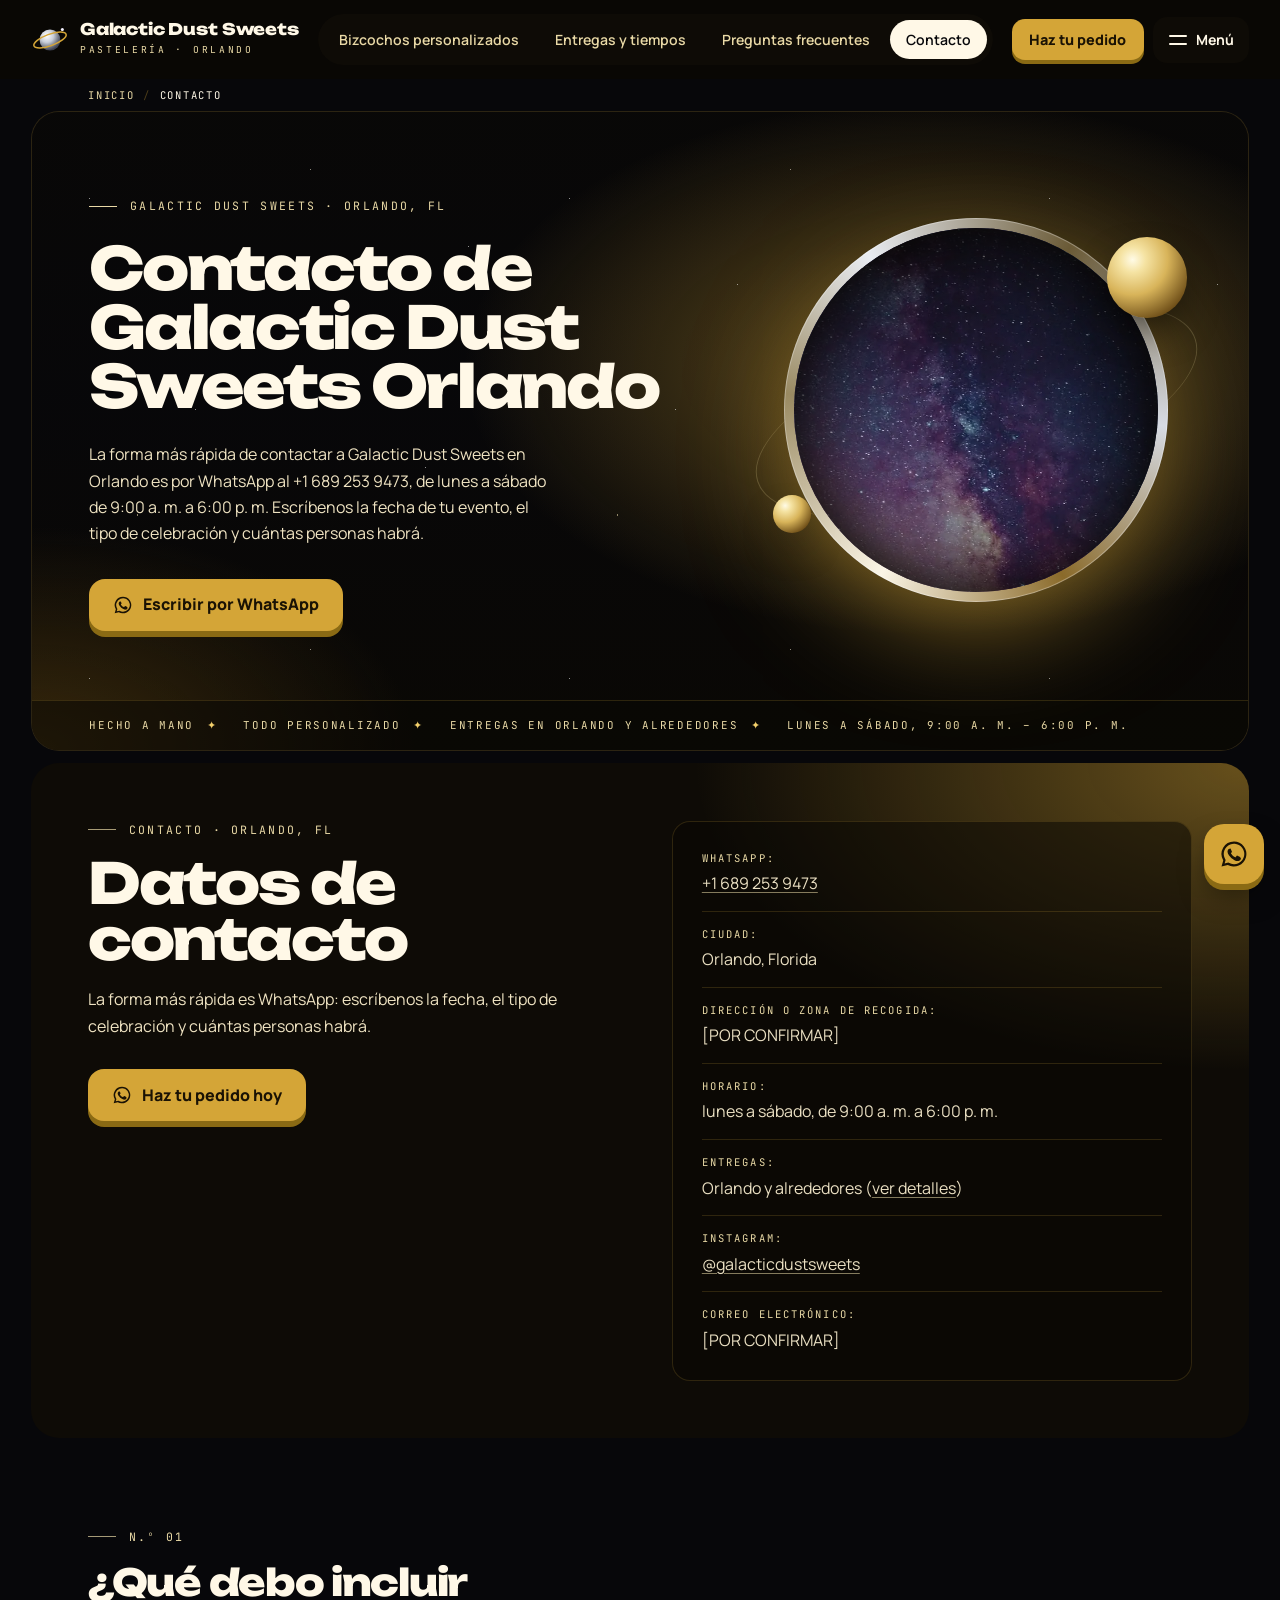
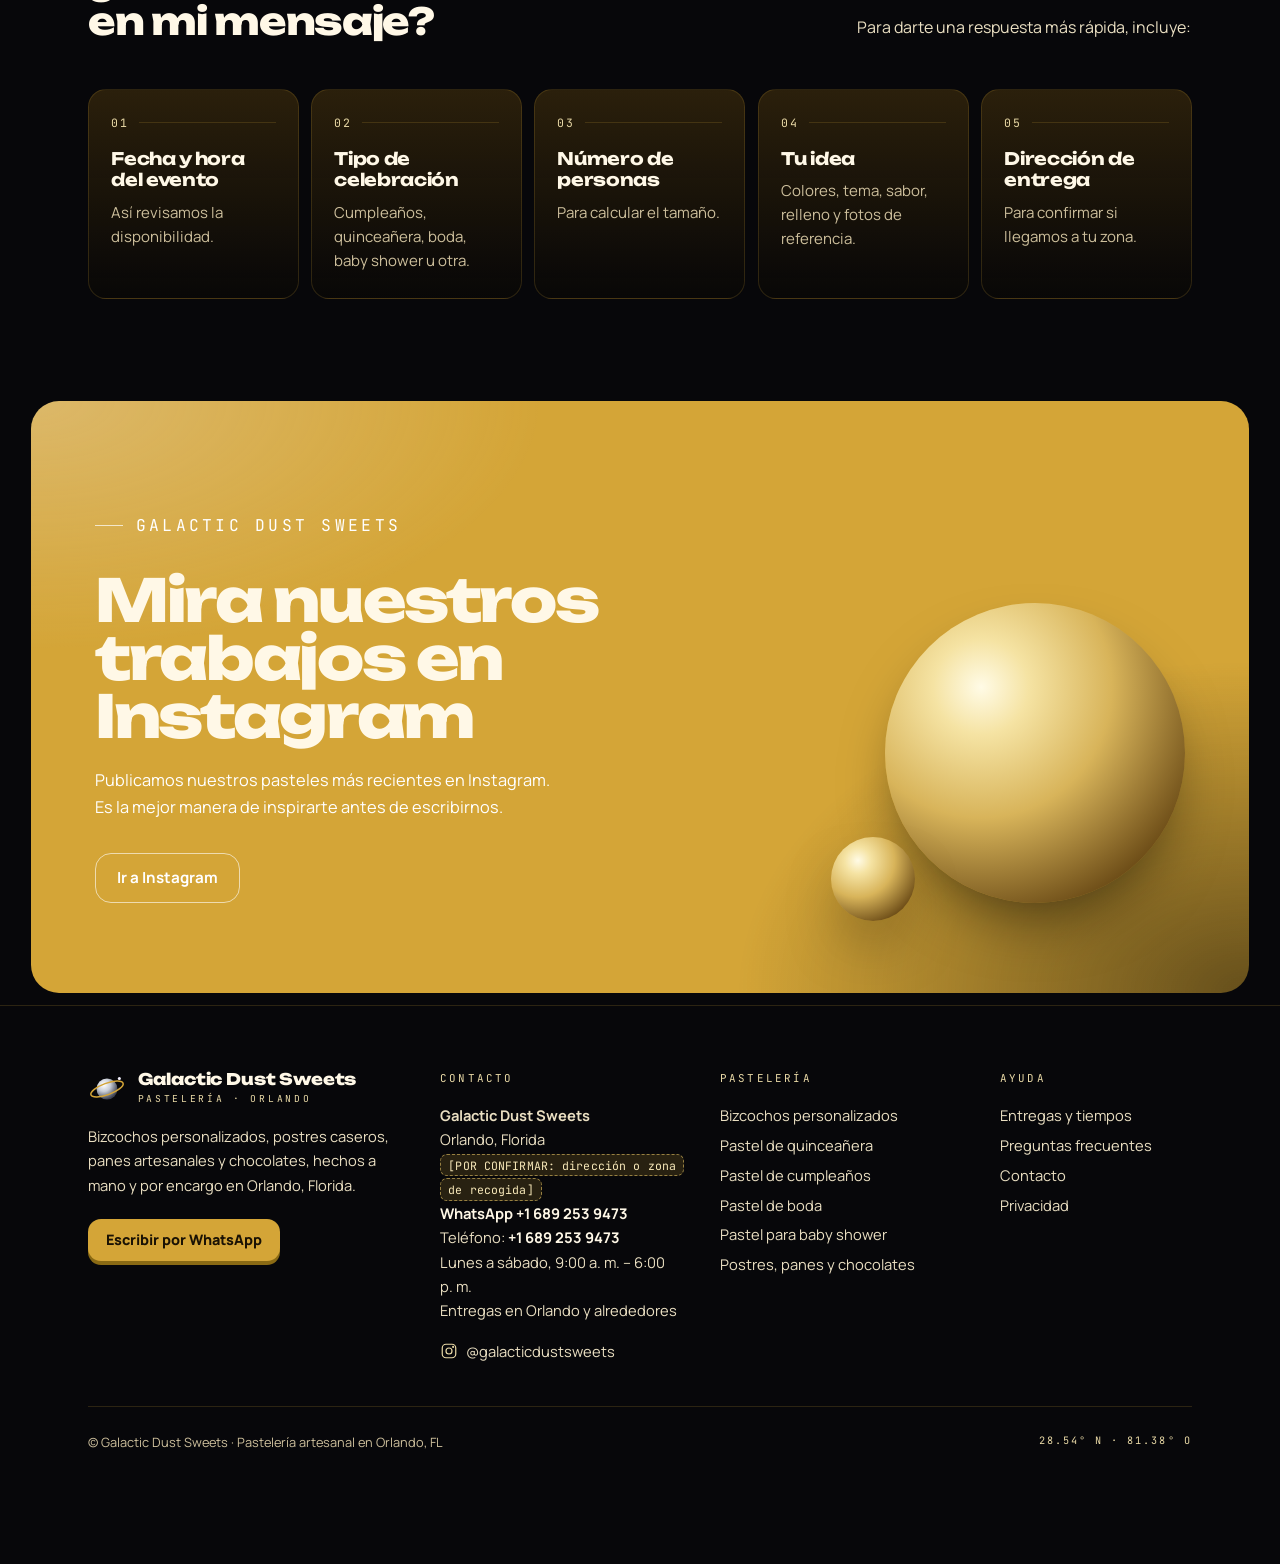
==== commit fc7ea627: "Paleta del logo: negro espacial, oro metálico y crema Co-Authored-By: Claude Opus 5.5 <noreply@anthr" ====
--- a/contacto/index.html
+++ b/contacto/index.html
@@ -64,7 +64,7 @@
 <header class="hdr" data-shrink>
   <div class="pm-progress"></div>
   <a class="logo" href="../" aria-label="Galactic Dust Sweets, ir al inicio">
-    <svg viewBox="0 0 40 40" aria-hidden="true"><defs><radialGradient id="lg" cx="35%" cy="30%" r="70%"><stop offset="0" stop-color="#fff"/><stop offset=".45" stop-color="#C9CED8"/><stop offset="1" stop-color="#3d4150"/></radialGradient></defs><circle cx="20" cy="20" r="11" fill="url(#lg)"/><ellipse cx="20" cy="20" rx="18" ry="6" fill="none" stroke="#7C4DFF" stroke-width="1.6" transform="rotate(-20 20 20)"/><circle cx="33" cy="9" r="1.6" fill="#F4F1FF"/></svg>
+    <svg viewBox="0 0 40 40" aria-hidden="true"><defs><radialGradient id="lg" cx="35%" cy="30%" r="70%"><stop offset="0" stop-color="#fff"/><stop offset=".45" stop-color="#C9CED8"/><stop offset="1" stop-color="#3d4150"/></radialGradient></defs><circle cx="20" cy="20" r="11" fill="url(#lg)"/><ellipse cx="20" cy="20" rx="18" ry="6" fill="none" stroke="#D4A537" stroke-width="1.6" transform="rotate(-20 20 20)"/><circle cx="33" cy="9" r="1.6" fill="#F4F1FF"/></svg>
     <span><b>Galactic Dust Sweets</b><small>Pastelería · Orlando</small></span>
   </a>
   <nav class="pill" aria-label="Principal">
@@ -99,7 +99,7 @@
 </main>
 <footer class="ftr">
   <div class="ftr-brand">
-    <a class="logo" href="../" aria-label="Galactic Dust Sweets, ir al inicio"><svg viewBox="0 0 40 40" aria-hidden="true"><circle cx="20" cy="20" r="11" fill="url(#lg)"/><ellipse cx="20" cy="20" rx="18" ry="6" fill="none" stroke="#7C4DFF" stroke-width="1.6" transform="rotate(-20 20 20)"/><circle cx="33" cy="9" r="1.6" fill="#F4F1FF"/></svg><span><b>Galactic Dust Sweets</b><small>Pastelería · Orlando</small></span></a>
+    <a class="logo" href="../" aria-label="Galactic Dust Sweets, ir al inicio"><svg viewBox="0 0 40 40" aria-hidden="true"><circle cx="20" cy="20" r="11" fill="url(#lg)"/><ellipse cx="20" cy="20" rx="18" ry="6" fill="none" stroke="#D4A537" stroke-width="1.6" transform="rotate(-20 20 20)"/><circle cx="33" cy="9" r="1.6" fill="#F4F1FF"/></svg><span><b>Galactic Dust Sweets</b><small>Pastelería · Orlando</small></span></a>
     <p>Bizcochos personalizados, postres caseros, panes artesanales y chocolates, hechos a mano y por encargo en Orlando, Florida.</p>
     <a class="wa sm" href="https://wa.me/16892539473?text=Hola%20Galactic%20Dust%20Sweets%2C%20quiero%20hacer%20un%20pedido" target="_blank" rel="noopener" data-event="wa_footer_btn">Escribir por WhatsApp</a>
   </div>
--- a/styles.css
+++ b/styles.css
@@ -7,11 +7,11 @@
    El verde #25D366 se reserva SOLO para pedir por WhatsApp.
    ========================================================= */
 :root{
-  --space:#0A0A18;--deep:#0d0d12;--violet:#7C4DFF;--violet-l:#A88BFF;--silver:#C9CED8;--ink:#F4F1FF;--wa:#D4A537;--wa-edge:#8a6a14;
-  --muted:#B4B0D0;--soft:#D4D0EA;--line:rgba(201,206,216,.16);--line-2:rgba(201,206,216,.28);
-  --chrome:linear-gradient(135deg,#fdfdff 0%,#c9ced8 28%,#7a7f90 52%,#e6e9f0 70%,#9aa0b1 100%);
-  --chrome-soft:linear-gradient(135deg,#fdfdff 0%,#e3e6ee 30%,#b9bfcc 55%,#eef0f5 75%,#c3c8d4 100%);
-  --sphere:radial-gradient(circle at 32% 28%,#fff 0%,#e3e6ee 14%,#9aa0b1 42%,#3d4150 78%,#1a1c26 100%);
+  --space:#07070A;--deep:#0E0B06;--violet:#D4A537;--violet-l:#F2CF6B;--silver:#E9D9A6;--ink:#FFF8E7;--wa:#D4A537;--wa-edge:#8a6a14;
+  --muted:#CDBF9C;--soft:#EADFC2;--line:rgba(212,165,55,.18);--line-2:rgba(212,165,55,.34);
+  --chrome:linear-gradient(135deg,#fff3c4 0%,#f2cf6b 26%,#a8761f 52%,#ffe7a1 70%,#b8862a 100%);
+  --chrome-soft:linear-gradient(135deg,#fffaf0 0%,#f3e4bd 30%,#d6b46a 55%,#fbf1d8 75%,#e2c98d 100%);
+  --sphere:radial-gradient(circle at 32% 28%,#fffbe6 0%,#f5e3a3 16%,#d8b45a 44%,#6b4b16 80%,#1a1206 100%);
   --display:"Unbounded",system-ui,sans-serif;--text:"Manrope",system-ui,-apple-system,"Segoe UI",sans-serif;--mono:"JetBrains Mono",ui-monospace,"Cascadia Mono",monospace;
   --pad:clamp(.75rem,2.4vw,2rem);--inner:clamp(1.25rem,4.5vw,4rem);--maxw:1600px;
   --side:max(var(--pad),calc((100% - var(--maxw)) / 2));
@@ -31,16 +31,16 @@
 ::selection{background:var(--violet);color:#fff}
 .sr{position:absolute;width:1px;height:1px;overflow:hidden;clip:rect(0 0 0 0);white-space:nowrap}
 .mono{font-family:var(--mono);font-size:.72rem;letter-spacing:.2em;text-transform:uppercase;color:var(--silver);font-weight:400}
-.tbd{display:inline;font-family:var(--mono);font-size:.72rem;letter-spacing:.01em;line-height:1.9;color:#ddd5ff;background:rgba(124,77,255,.16);border:1px dashed rgba(167,139,255,.55);padding:.18rem .45rem;border-radius:7px;-webkit-box-decoration-break:clone;box-decoration-break:clone}
-.light .tbd{color:#3a2a8c;background:rgba(124,77,255,.1);border-color:rgba(124,77,255,.45)}
+.tbd{display:inline;font-family:var(--mono);font-size:.72rem;letter-spacing:.01em;line-height:1.9;color:#f6e7b8;background:rgba(212,165,55,.16);border:1px dashed rgba(242,207,107,.55);padding:.18rem .45rem;border-radius:7px;-webkit-box-decoration-break:clone;box-decoration-break:clone}
+.light .tbd{color:#6b4a12;background:rgba(212,165,55,.1);border-color:rgba(212,165,55,.45)}
 .blk{margin:var(--gap) var(--side) 0;border-radius:var(--r);position:relative;overflow:hidden}
 .light{background:var(--ink);color:var(--space)}
 .sec-h2{font-family:var(--display);font-weight:800;font-size:clamp(2rem,4.4vw,3.8rem);line-height:.98;letter-spacing:-.04em;text-wrap:balance}
 .sec-h2 em{font-style:normal;color:var(--muted)}
-.light .sec-h2 em{color:#6a5fb0}
+.light .sec-h2 em{color:#b08a3c}
 .eyebrow{margin-bottom:1.1rem;display:flex;align-items:center;gap:.8rem}
 .eyebrow::before{content:"";width:28px;height:1px;background:currentColor;opacity:.7;flex:none}
-.light .eyebrow{color:#5b4fb0}
+.light .eyebrow{color:#a07a2c}
 main{counter-reset:sec}
 .sec{counter-increment:sec}
 .secn::after{content:"N.º " counter(sec,decimal-leading-zero)}
@@ -58,11 +58,11 @@
 .ghost,.btn:not([href*="wa.me"]){display:inline-flex;align-items:center;gap:.5rem;padding:.95rem 1.3rem;border-radius:16px;border:1px solid var(--line-2);font-weight:700;font-size:.95rem;line-height:1.2;color:var(--ink);transition:background .2s,border-color .2s,transform .2s var(--ease)}
 .ghost:hover,.btn:not([href*="wa.me"]):hover{background:rgba(244,241,255,.07);border-color:var(--ink)}
 .ghost:active,.btn:not([href*="wa.me"]):active{transform:scale(.98)}
-.light .ghost,.light .btn:not([href*="wa.me"]){color:var(--space);border-color:rgba(10,10,24,.25)}
-.light .ghost:hover,.light .btn:not([href*="wa.me"]):hover{background:rgba(10,10,24,.05);border-color:var(--space)}
+.light .ghost,.light .btn:not([href*="wa.me"]){color:var(--space);border-color:rgba(10,8,4,.25)}
+.light .ghost:hover,.light .btn:not([href*="wa.me"]):hover{background:rgba(10,8,4,.05);border-color:var(--space)}
 
 /* ---------- cabecera ---------- */
-.hdr{position:sticky;top:0;z-index:40;display:flex;align-items:center;justify-content:space-between;gap:1rem;padding:.9rem var(--side);background:rgba(10,10,24,.82);-webkit-backdrop-filter:blur(14px);backdrop-filter:blur(14px)}
+.hdr{position:sticky;top:0;z-index:40;display:flex;align-items:center;justify-content:space-between;gap:1rem;padding:.9rem var(--side);background:rgba(10,8,4,.82);-webkit-backdrop-filter:blur(14px);backdrop-filter:blur(14px)}
 .pm-scrolled .hdr{padding-block:.55rem;box-shadow:0 1px 0 var(--line)}
 .logo{display:flex;align-items:center;gap:.7rem;min-width:0}
 .logo svg{width:38px;height:38px;flex:none}
@@ -109,8 +109,8 @@
 /* ---------- estrellas y esferas ---------- */
 .stars{position:absolute;inset:0;z-index:-1;pointer-events:none;opacity:.55;background-image:
   radial-gradient(1px 1px at 12% 18%,#fff 50%,transparent 51%),radial-gradient(1px 1px at 34% 62%,#fff 50%,transparent 51%),
-  radial-gradient(1.5px 1.5px at 58% 12%,#e8e4ff 50%,transparent 51%),radial-gradient(1px 1px at 82% 74%,#fff 50%,transparent 51%),
-  radial-gradient(1px 1px at 91% 28%,#fff 50%,transparent 51%),radial-gradient(1.5px 1.5px at 22% 84%,#d9d3ff 50%,transparent 51%),
+  radial-gradient(1.5px 1.5px at 58% 12%,#fbf3de 50%,transparent 51%),radial-gradient(1px 1px at 82% 74%,#fff 50%,transparent 51%),
+  radial-gradient(1px 1px at 91% 28%,#fff 50%,transparent 51%),radial-gradient(1.5px 1.5px at 22% 84%,#f4e4b4 50%,transparent 51%),
   radial-gradient(1px 1px at 47% 36%,#fff 50%,transparent 51%);background-size:480px 480px}
 .sph{position:absolute;border-radius:50%;background:var(--sphere);box-shadow:0 18px 40px -12px rgba(0,0,0,.8)}
 @media (prefers-reduced-motion:no-preference){
@@ -123,9 +123,9 @@
 .hero{margin-top:4px;min-height:min(calc(100svh - 84px),900px);display:grid;grid-template-columns:1.08fr .92fr;grid-template-rows:1fr auto;align-items:center;isolation:isolate;background:var(--space);border:1px solid var(--line)}
 .hero::before{content:"";position:absolute;inset:0;z-index:-3;background:url(assets/opt/pexels-4954706-640.webp) center 30%/cover;opacity:.3;filter:saturate(1.2)}
 .hero::after,.ph::after{content:"";position:absolute;inset:0;z-index:-2;background:
-  radial-gradient(55% 60% at 74% 40%,rgba(124,77,255,.46),transparent 70%),
-  radial-gradient(45% 50% at 0% 100%,rgba(27,20,70,.95),transparent 70%),
-  linear-gradient(180deg,rgba(10,10,24,.5) 0%,rgba(10,10,24,.15) 45%,rgba(10,10,24,.92) 100%)}
+  radial-gradient(55% 60% at 74% 40%,rgba(212,165,55,.46),transparent 70%),
+  radial-gradient(45% 50% at 0% 100%,rgba(58,42,12,.95),transparent 70%),
+  linear-gradient(180deg,rgba(10,8,4,.5) 0%,rgba(10,8,4,.15) 45%,rgba(10,8,4,.92) 100%)}
 .copy{padding:clamp(2rem,5vw,4rem) 0 clamp(2rem,4vw,3rem) var(--inner);display:flex;flex-direction:column;align-items:flex-start}
 .k{margin-bottom:1.5rem;display:flex;align-items:center;gap:.8rem}
 .k::before{content:"";width:28px;height:1px;background:var(--silver);flex:none}
@@ -134,23 +134,23 @@
 .h1-a{display:block}
 .h1-a::first-letter{text-transform:uppercase}
 .hero h1 .s,.ph h1 .s{display:block;background:var(--chrome);-webkit-background-clip:text;background-clip:text;color:transparent}
-.lede{margin-top:1.6rem;max-width:46ch;font-size:clamp(1rem,1.15vw,1.08rem);line-height:1.65;color:#dcd8f2}
+.lede{margin-top:1.6rem;max-width:46ch;font-size:clamp(1rem,1.15vw,1.08rem);line-height:1.65;color:#efe3c2}
 .ctas{display:flex;flex-wrap:wrap;gap:.9rem 1rem;margin-top:2rem;align-items:center}
 .port{position:relative;justify-self:center;width:min(36vw,520px);aspect-ratio:1;margin:3rem var(--inner) 2rem 0}
-.ring{position:absolute;inset:0;border-radius:50%;padding:10px;background:conic-gradient(from 210deg,#f6f7fb,#8a8fa0 18%,#e9ecf2 32%,#5a5f70 50%,#d7dbe3 68%,#7a7f90 84%,#f6f7fb);box-shadow:0 40px 120px -30px rgba(124,77,255,.75),inset 0 0 0 1px rgba(255,255,255,.3)}
+.ring{position:absolute;inset:0;border-radius:50%;padding:10px;background:conic-gradient(from 210deg,#fbf5e6,#9a8a62 18%,#e9ecf2 32%,#6a5a36 50%,#d7dbe3 68%,#8a6a2a 84%,#fbf5e6);box-shadow:0 40px 120px -30px rgba(212,165,55,.75),inset 0 0 0 1px rgba(255,255,255,.3)}
 .ring-in{width:100%;height:100%;border-radius:50%;overflow:hidden;position:relative;background:#0e0e14;display:grid;place-items:end center;padding:0 15% 13%}
 .ring-in img{position:absolute;inset:0;width:100%;height:100%;object-fit:cover;object-position:center 40%}
-.ring-in::after{content:"";position:absolute;inset:0;border-radius:50%;background:radial-gradient(circle at 50% 70%,transparent 30%,rgba(7,7,26,.8) 100%);box-shadow:inset 0 0 60px 10px rgba(7,7,26,.9)}
-.ring-in .tbd{position:relative;z-index:1;display:inline-block;background:rgba(10,10,24,.8);text-align:center;-webkit-backdrop-filter:blur(6px);backdrop-filter:blur(6px);line-height:1.5;padding:.4rem .6rem}
+.ring-in::after{content:"";position:absolute;inset:0;border-radius:50%;background:radial-gradient(circle at 50% 70%,transparent 30%,rgba(8,6,3,.8) 100%);box-shadow:inset 0 0 60px 10px rgba(8,6,3,.9)}
+.ring-in .tbd{position:relative;z-index:1;display:inline-block;background:rgba(10,8,4,.8);text-align:center;-webkit-backdrop-filter:blur(6px);backdrop-filter:blur(6px);line-height:1.5;padding:.4rem .6rem}
 .s1{width:21%;aspect-ratio:1;right:-5%;top:5%}.s2{width:10%;aspect-ratio:1;left:-3%;bottom:18%}.s3{width:6%;aspect-ratio:1;right:15%;bottom:-2%}
-.orbit{position:absolute;inset:-10%;border-radius:50%;border:1px solid rgba(201,206,216,.22);transform:rotate(-18deg) scaleY(.36)}
+.orbit{position:absolute;inset:-10%;border-radius:50%;border:1px solid rgba(233,217,166,.22);transform:rotate(-18deg) scaleY(.36)}
 .plate{position:absolute;left:-16%;bottom:-1%;display:flex;flex-direction:column;gap:.35rem}
 .plate .mono{display:flex;align-items:center;gap:.6rem}
 .plate .mono::after{content:"";width:56px;height:1px;background:var(--silver);opacity:.5}
 .plate span:last-child{font-size:.8rem;color:var(--muted);max-width:18ch;line-height:1.45}
 
 /* barra de confianza que cierra la portada */
-.trust{grid-column:1/-1;border-top:1px solid var(--line);background:rgba(10,10,24,.55);-webkit-backdrop-filter:blur(6px);backdrop-filter:blur(6px)}
+.trust{grid-column:1/-1;border-top:1px solid var(--line);background:rgba(10,8,4,.55);-webkit-backdrop-filter:blur(6px);backdrop-filter:blur(6px)}
 .trust-h{display:flex;flex-wrap:wrap;gap:.3rem 1rem;align-items:baseline;padding:1.1rem var(--inner) 0}
 .trust-h h2{font-family:var(--mono);font-weight:400;font-size:.7rem;letter-spacing:.2em;text-transform:uppercase;color:var(--silver)}
 .trust-h p{font-size:.8rem;color:var(--muted)}
@@ -163,7 +163,7 @@
 .trust p a{text-decoration:underline;text-underline-offset:2px}
 
 /* marquesina plateada */
-.mq{background:linear-gradient(100deg,#eef0f5,#C9CED8 40%,#f7f8fb 60%,#aeb3c1);color:var(--space);padding:1.05rem 0}
+.mq{background:linear-gradient(100deg,#fbf1d8,#e9d9a6 40%,#f7f8fb 60%,#c9b88a);color:var(--space);padding:1.05rem 0}
 .mq .pm-track{gap:2.5rem;font-family:var(--display);font-weight:800;font-size:clamp(1.05rem,2.1vw,1.6rem);letter-spacing:-.02em;text-transform:uppercase}
 .mq .pm-track span{display:flex;align-items:center;gap:2.5rem}
 .mq .pm-track span::after{content:"✦";color:var(--violet)}
@@ -173,7 +173,7 @@
 .cat-head{max-width:var(--maxw);margin:0 auto;padding:clamp(4rem,8vw,7rem) calc(var(--pad) + var(--inner)) 2.5rem}
 .cat-head>p,.gal-head>p,.s-body{color:var(--soft);line-height:1.65;max-width:46ch;justify-self:end}
 .cat-head strong,.s-body strong{color:var(--ink)}
-.s-body a,.gal-head>p a,.faq-side p a,.prose a,.ans a,.close p a,.close-b a,.dlv .body a,.card p a,.svc-t a,.row-t a,.tk-t a,.c-card a{text-decoration:underline;text-decoration-thickness:1px;text-underline-offset:3px;text-decoration-color:rgba(201,206,216,.55);transition:text-decoration-color .2s,color .2s}
+.s-body a,.gal-head>p a,.faq-side p a,.prose a,.ans a,.close p a,.close-b a,.dlv .body a,.card p a,.svc-t a,.row-t a,.tk-t a,.c-card a{text-decoration:underline;text-decoration-thickness:1px;text-underline-offset:3px;text-decoration-color:rgba(233,217,166,.55);transition:text-decoration-color .2s,color .2s}
 .s-body a:hover,.gal-head>p a:hover,.faq-side p a:hover,.prose a:hover,.ans a:hover,.card p a:hover,.svc-t a:hover,.row-t a:hover,.tk-t a:hover,.c-card a:hover{text-decoration-color:currentColor;color:#fff}
 .s-body p+p{margin-top:.8rem}
 .bento{display:grid;grid-template-columns:repeat(12,1fr);gap:var(--gap);margin:0 var(--side)}
@@ -184,25 +184,25 @@
 .card h3{font-family:var(--display);font-weight:800;font-size:clamp(1.3rem,1.9vw,1.7rem);letter-spacing:-.03em;line-height:1.05;text-wrap:balance}
 .card p,.svc-t{font-size:.96rem;line-height:1.6;max-width:42ch}
 .card .foot{margin-top:auto;display:flex;align-items:center;justify-content:space-between;gap:1rem;flex-wrap:wrap;padding-top:.6rem}
-.c-star,.svc-grid .svc:nth-child(4n+1){background:radial-gradient(80% 60% at 85% 10%,rgba(244,241,255,.3),transparent 60%),radial-gradient(60% 50% at 0% 100%,rgba(27,20,70,.55),transparent 70%),var(--violet);color:var(--ink)}
+.c-star,.svc-grid .svc:nth-child(4n+1){background:radial-gradient(80% 60% at 85% 10%,rgba(244,241,255,.3),transparent 60%),radial-gradient(60% 50% at 0% 100%,rgba(58,42,12,.55),transparent 70%),var(--violet);color:var(--ink)}
 .c-star{grid-column:span 6;grid-row:span 2}
 .c-star .num{color:var(--ink)}
 .c-star h3{font-size:clamp(2rem,3.6vw,3.2rem)}
 .c-star p,.svc-grid .svc:nth-child(4n+1) .svc-t{color:#fff}
-.c-star .tbd,.svc-grid .svc:nth-child(4n+1) .tbd{color:#fff;background:rgba(10,10,24,.28);border-color:rgba(244,241,255,.5)}
+.c-star .tbd,.svc-grid .svc:nth-child(4n+1) .tbd{color:#fff;background:rgba(10,8,4,.28);border-color:rgba(244,241,255,.5)}
 .c-star .shot{margin-top:.4rem;flex:1;min-height:220px;border-radius:var(--r-s);display:grid;place-items:center;text-align:center;padding:1.2rem;background:radial-gradient(circle at 50% 45%,#24202e,#0b0b10 72%);box-shadow:inset 0 0 0 1px rgba(244,241,255,.18);position:relative;overflow:hidden}
 .c-star .shot i{position:absolute;border-radius:50%;background:var(--sphere)}
 .c-star .shot i:nth-child(1){width:84px;height:84px;right:9%;top:12%}
 .c-star .shot i:nth-child(2){width:34px;height:34px;left:12%;bottom:16%}
-.c-star .shot .tbd{background:rgba(10,10,24,.7);color:#e6e0ff;border-color:rgba(167,139,255,.55)}
-.c-dark,.svc-grid .svc{grid-column:span 3;background:radial-gradient(90% 70% at 100% 0%,rgba(124,77,255,.32),transparent 65%),var(--deep)}
+.c-star .shot .tbd{background:rgba(10,8,4,.7);color:#f8ecc8;border-color:rgba(242,207,107,.55)}
+.c-dark,.svc-grid .svc{grid-column:span 3;background:radial-gradient(90% 70% at 100% 0%,rgba(212,165,55,.32),transparent 65%),var(--deep)}
 .c-dark .num,.svc .num{color:var(--silver)}
 .c-dark p,.svc .svc-t{color:var(--soft)}
 .c-light,.svc-grid .svc:nth-child(4n){grid-column:span 6;background:var(--chrome-soft);color:var(--space);min-height:260px}
-.c-light .num,.svc-grid .svc:nth-child(4n) .num{color:#33305a}
-.c-light p,.svc-grid .svc:nth-child(4n) .svc-t{color:#26233f}
-.c-light .tbd,.svc-grid .svc:nth-child(4n) .tbd{color:#2b1f78;background:rgba(255,255,255,.55);border-color:rgba(43,31,120,.4)}
-.c-light p a{text-decoration-color:rgba(10,10,24,.45)}
+.c-light .num,.svc-grid .svc:nth-child(4n) .num{color:#2e230e}
+.c-light p,.svc-grid .svc:nth-child(4n) .svc-t{color:#1d170b}
+.c-light .tbd,.svc-grid .svc:nth-child(4n) .tbd{color:#4a3410;background:rgba(255,255,255,.55);border-color:rgba(92,66,18,.4)}
+.c-light p a{text-decoration-color:rgba(10,8,4,.45)}
 .sticker{position:absolute;z-index:2!important;right:1.4rem;top:1.4rem;width:104px;height:104px;border-radius:50%;display:grid;place-items:center;text-align:center;font-family:var(--display);font-weight:800;font-size:.7rem;line-height:1.15;padding:.7rem;background:var(--ink);color:var(--space);transform:rotate(10deg)}
 
 /* tarjetas de servicio de las páginas internas */
@@ -214,9 +214,9 @@
 h1,h2,h3{overflow-wrap:break-word;-webkit-hyphens:manual;hyphens:manual}
 /* ritmo entre bloques de servicios seguidos: el segundo arranca en cromo */
 .sec-svc:nth-child(3n+2 of .sec-svc) .svc-grid .svc:nth-child(4n+1){background:var(--chrome-soft);color:var(--space)}
-.sec-svc:nth-child(3n+2 of .sec-svc) .svc-grid .svc:nth-child(4n+1) .svc-t{color:#26233f}
-.sec-svc:nth-child(3n+2 of .sec-svc) .svc-grid .svc:nth-child(4n+1) .num{color:#33305a}
-.sec-svc:nth-child(3n+2 of .sec-svc) .svc-grid .svc:nth-child(4n+1) .tbd{color:#2b1f78;background:rgba(255,255,255,.55);border-color:rgba(43,31,120,.4)}
+.sec-svc:nth-child(3n+2 of .sec-svc) .svc-grid .svc:nth-child(4n+1) .svc-t{color:#1d170b}
+.sec-svc:nth-child(3n+2 of .sec-svc) .svc-grid .svc:nth-child(4n+1) .num{color:#2e230e}
+.sec-svc:nth-child(3n+2 of .sec-svc) .svc-grid .svc:nth-child(4n+1) .tbd{color:#4a3410;background:rgba(255,255,255,.55);border-color:rgba(92,66,18,.4)}
 .svc .num::after{content:counter(card,decimal-leading-zero)}
 .svc h3 a::after{content:"";position:absolute;inset:0;z-index:2;border-radius:inherit}
 .svc h3{position:static}
@@ -231,11 +231,11 @@
 /* ---------- configurador (calendario estilo Cal.com) ---------- */
 .cfg{padding:clamp(1.6rem,4.5vw,4rem)}
 .cfg-head{display:grid;grid-template-columns:1fr 1fr;gap:1.5rem 4rem;align-items:end;margin-bottom:clamp(2rem,4vw,3rem)}
-.cfg-head>p{color:#3b3860;line-height:1.65;max-width:50ch;justify-self:end}
+.cfg-head>p{color:#3a2c12;line-height:1.65;max-width:50ch;justify-self:end}
 .cfg-head strong{color:var(--space)}
-.console{display:grid;grid-template-columns:1fr 1.15fr .95fr;background:var(--space);color:var(--ink);border-radius:22px;overflow:hidden;box-shadow:0 30px 70px -30px rgba(27,20,70,.55)}
+.console{display:grid;grid-template-columns:1fr 1.15fr .95fr;background:var(--space);color:var(--ink);border-radius:22px;overflow:hidden;box-shadow:0 30px 70px -30px rgba(58,42,12,.55)}
 .console>*{padding:clamp(1.3rem,2.2vw,1.9rem);min-width:0}
-.console .tbd{color:#ddd5ff;background:rgba(124,77,255,.16);border-color:rgba(167,139,255,.55)}
+.console .tbd{color:#f6e7b8;background:rgba(212,165,55,.16);border-color:rgba(242,207,107,.55)}
 .console>*+*{border-left:1px solid var(--line)}
 .step{display:flex;flex-direction:column;gap:.5rem;margin-bottom:1.35rem;border:0;min-width:0}
 .step:last-child{margin-bottom:0}
@@ -249,8 +249,8 @@
 .events input:checked+label{background:var(--ink);color:var(--space);border-color:var(--ink)}
 .events input:focus-visible+label{outline:3px solid var(--violet-l);outline-offset:2px}
 .field{font-weight:600;font-size:1rem;padding:.85rem 1rem;border-radius:12px;border:1px solid var(--line-2);background:#101016;color:var(--ink);width:100%;transition:border-color .2s,box-shadow .2s}
-.field::placeholder{color:#8f8bb0}
-.field:focus{outline:none;border-color:var(--violet);box-shadow:0 0 0 3px rgba(124,77,255,.3)}
+.field::placeholder{color:#a8986a}
+.field:focus{outline:none;border-color:var(--violet);box-shadow:0 0 0 3px rgba(212,165,55,.3)}
 .cal{margin-top:.4rem}
 .cal-head{display:flex;justify-content:space-between;align-items:center;margin:.2rem 0 1rem}
 .cal-head b{font-weight:700;font-size:1rem}
@@ -263,13 +263,13 @@
 .cal-grid button{aspect-ratio:1;min-height:38px;border-radius:9px;border:0;font-weight:700;font-size:.88rem;background:#25252e;color:var(--ink);cursor:pointer;transition:background .15s,transform .15s;position:relative}
 .cal-grid button:hover:not(:disabled){background:var(--violet)}
 .cal-grid button:active:not(:disabled){transform:scale(.94)}
-.cal-grid button:disabled{background:transparent;color:#6d6990;font-weight:500;cursor:not-allowed}
+.cal-grid button:disabled{background:transparent;color:#7d6c44;font-weight:500;cursor:not-allowed}
 .cal-grid button.today::after{content:"";position:absolute;left:50%;bottom:5px;width:4px;height:4px;margin-left:-2px;border-radius:50%;background:currentColor}
 .cal-grid button.on{background:var(--ink);color:var(--space)}
 .rule{margin-top:1rem;font-size:.82rem;color:var(--muted);line-height:1.5;display:flex;gap:.55rem}
 .rule:empty{display:none}
 .rule::before{content:"";flex:none;width:8px;height:8px;margin-top:.35rem;border-radius:50%;background:var(--violet)}
-.preview{display:flex;flex-direction:column;gap:1rem;background:radial-gradient(90% 45% at 100% 0%,rgba(124,77,255,.35),transparent 70%)}
+.preview{display:flex;flex-direction:column;gap:1rem;background:radial-gradient(90% 45% at 100% 0%,rgba(212,165,55,.35),transparent 70%)}
 .pv-head{display:flex;align-items:center;gap:.8rem;padding-bottom:1rem;border-bottom:1px solid var(--line)}
 .pv-head i{width:40px;height:40px;border-radius:50%;background:var(--sphere);flex:none}
 .pv-head b{display:block;font-size:.95rem}.pv-head small{color:var(--silver);font-size:.78rem}
@@ -291,14 +291,14 @@
 .p{grid-column:span 4;display:flex;flex-direction:column;gap:.8rem}
 .p.hide{display:none}
 .p .img{aspect-ratio:4/5;border-radius:var(--r-s);position:relative;overflow:hidden;display:grid;place-items:center;text-align:center;padding:14%;
-  background:radial-gradient(80% 60% at var(--x,50%) 28%,rgba(124,77,255,.4),transparent 70%),linear-gradient(180deg,#14141c,#08080d);border:1px solid var(--line);transition:transform .6s var(--ease)}
-.p .img::before{content:"";position:absolute;inset:6px;border-radius:13px;border:1px solid rgba(201,206,216,.12);pointer-events:none}
+  background:radial-gradient(80% 60% at var(--x,50%) 28%,rgba(212,165,55,.4),transparent 70%),linear-gradient(180deg,#14141c,#08080d);border:1px solid var(--line);transition:transform .6s var(--ease)}
+.p .img::before{content:"";position:absolute;inset:6px;border-radius:13px;border:1px solid rgba(233,217,166,.12);pointer-events:none}
 .p .img .tbd{display:inline-block;line-height:1.5;padding:.35rem .55rem}
 /* Fotos de banco como relleno de ambiente mientras llegan las fotos reales */
 .wall .p .img,.c-star .shot{background-size:cover;background-position:var(--x,50%) 40%;background-repeat:no-repeat}
-.wall .p .img{background-image:linear-gradient(180deg,rgba(10,10,24,.1) 40%,rgba(10,10,24,.78)),url(assets/opt/pexels-4954706-640.webp)}
-.wall .p:nth-child(even) .img{background-image:linear-gradient(180deg,rgba(10,10,24,.1) 40%,rgba(10,10,24,.78)),url(assets/opt/pexels-36445141-640.webp)}
-.c-star .shot{background-image:linear-gradient(180deg,rgba(10,10,24,.15),rgba(10,10,24,.7)),url(assets/opt/pexels-36445141-1280.webp)}
+.wall .p .img{background-image:linear-gradient(180deg,rgba(10,8,4,.1) 40%,rgba(10,8,4,.78)),url(assets/opt/pexels-4954706-640.webp)}
+.wall .p:nth-child(even) .img{background-image:linear-gradient(180deg,rgba(10,8,4,.1) 40%,rgba(10,8,4,.78)),url(assets/opt/pexels-36445141-640.webp)}
+.c-star .shot{background-image:linear-gradient(180deg,rgba(10,8,4,.15),rgba(10,8,4,.7)),url(assets/opt/pexels-36445141-1280.webp)}
 .wall .p .img,.c-star .shot{align-content:end;padding-bottom:1rem}
 .p:hover .img{transform:scale(.985)}
 .p.w{grid-column:span 5}.p.w .img{aspect-ratio:5/6}
@@ -338,15 +338,15 @@
 .g-foot{display:flex;justify-content:space-between;align-items:center;gap:1rem;flex-wrap:wrap;margin-top:clamp(2rem,4vw,3rem);padding-top:1.4rem;border-top:1px solid var(--line)}
 
 /* ---------- entregas / contacto (bloque violeta profundo) ---------- */
-.dlv{display:grid;grid-template-columns:1fr 1fr;gap:clamp(2rem,5vw,4rem);padding:clamp(1.8rem,4.5vw,4rem);background:radial-gradient(70% 70% at 100% 0%,rgba(124,77,255,.45),transparent 65%),var(--deep)}
-.dlv .body{color:#dcd8f2;line-height:1.7;margin:1.2rem 0 1.8rem;max-width:52ch}
+.dlv{display:grid;grid-template-columns:1fr 1fr;gap:clamp(2rem,5vw,4rem);padding:clamp(1.8rem,4.5vw,4rem);background:radial-gradient(70% 70% at 100% 0%,rgba(212,165,55,.45),transparent 65%),var(--deep)}
+.dlv .body{color:#efe3c2;line-height:1.7;margin:1.2rem 0 1.8rem;max-width:52ch}
 .dlv .body strong{color:var(--ink)}
 .facts{display:grid;grid-template-columns:1fr 1fr;gap:var(--gap);align-content:start}
-.fact{background:rgba(10,10,24,.55);border:1px solid var(--line);border-radius:var(--r-s);padding:1.3rem;display:flex;flex-direction:column;gap:.5rem}
+.fact{background:rgba(10,8,4,.55);border:1px solid var(--line);border-radius:var(--r-s);padding:1.3rem;display:flex;flex-direction:column;gap:.5rem}
 .fact .mono{font-size:.66rem}
 .fact b{font-family:var(--display);font-weight:700;font-size:1.05rem;letter-spacing:-.02em;line-height:1.25}
 .fact.wide{grid-column:1/-1}
-.c-card{background:rgba(10,10,24,.55);border:1px solid var(--line);border-radius:var(--r-s);padding:clamp(1.2rem,2.5vw,1.8rem);align-self:start}
+.c-card{background:rgba(10,8,4,.55);border:1px solid var(--line);border-radius:var(--r-s);padding:clamp(1.2rem,2.5vw,1.8rem);align-self:start}
 .c-card ul{display:grid}
 .c-card li{padding:.95rem 0;border-bottom:1px solid var(--line);line-height:1.5;color:var(--soft)}
 .c-card li:first-child{padding-top:0}
@@ -371,7 +371,7 @@
 .ans p+p{margin-top:.7rem}
 
 /* ---------- cierre violeta ---------- */
-.close{padding:clamp(2.5rem,7vw,6rem) clamp(1.6rem,5vw,4.5rem);background:radial-gradient(60% 80% at 100% 100%,rgba(10,10,24,.55),transparent 70%),radial-gradient(70% 70% at 0% 0%,rgba(244,241,255,.25),transparent 60%),var(--violet);display:grid;grid-template-columns:1.3fr .7fr;gap:2rem;align-items:end}
+.close{padding:clamp(2.5rem,7vw,6rem) clamp(1.6rem,5vw,4.5rem);background:radial-gradient(60% 80% at 100% 100%,rgba(10,8,4,.55),transparent 70%),radial-gradient(70% 70% at 0% 0%,rgba(244,241,255,.25),transparent 60%),var(--violet);display:grid;grid-template-columns:1.3fr .7fr;gap:2rem;align-items:end}
 .close .sec-h2{font-size:clamp(2.2rem,5.4vw,4.6rem);max-width:13ch}
 .close .eyebrow{color:#fff}
 .close p,.close-b{color:#fff;line-height:1.65;max-width:46ch;margin:1.4rem 0 2rem;font-size:1.02rem}
@@ -379,7 +379,7 @@
 .close-b p+p{margin-top:.6rem}
 .close-i{color:#fff;margin:-1rem 0 1.4rem}
 .close .orb{position:relative;justify-self:end;width:min(26vw,300px);aspect-ratio:1}
-.close .orb i{position:absolute;border-radius:50%;background:var(--sphere);box-shadow:0 30px 60px -20px rgba(10,10,24,.6)}
+.close .orb i{position:absolute;border-radius:50%;background:var(--sphere);box-shadow:0 30px 60px -20px rgba(10,8,4,.6)}
 .close .orb i:nth-child(1){inset:0}
 .close .orb i:nth-child(2){width:28%;height:28%;left:-18%;bottom:-6%}
 .close .btn:not([href*="wa.me"]){border-color:rgba(255,255,255,.6);color:#fff}
@@ -395,7 +395,7 @@
 .ph .lede p+p{margin-top:.8rem}
 .ph .ctas{order:4}
 .port-s{width:min(30vw,420px);margin:2.5rem var(--inner) 2rem 0}
-.ph-strip{grid-column:1/-1;display:flex;flex-wrap:wrap;gap:.6rem 1.6rem;padding:1rem var(--inner);border-top:1px solid var(--line);background:rgba(10,10,24,.55);font-family:var(--mono);font-size:.68rem;letter-spacing:.16em;text-transform:uppercase;color:var(--silver)}
+.ph-strip{grid-column:1/-1;display:flex;flex-wrap:wrap;gap:.6rem 1.6rem;padding:1rem var(--inner);border-top:1px solid var(--line);background:rgba(10,8,4,.55);font-family:var(--mono);font-size:.68rem;letter-spacing:.16em;text-transform:uppercase;color:var(--silver)}
 .ph-strip li{display:flex;align-items:center;gap:1.6rem}
 .ph-strip li+li::before{content:"✦";color:var(--violet-l);margin-left:-.8rem}
 .ph-plain{grid-template-columns:1fr auto;min-height:0}
@@ -416,12 +416,12 @@
 .prose strong{color:var(--ink);font-weight:700}
 .prose ul,.prose ol{display:grid;gap:.7rem;margin-top:1.1rem}
 .prose li{position:relative;padding-left:1.7rem}
-.prose ul li::before{content:"";position:absolute;left:0;top:.5em;width:11px;height:11px;border-radius:50%;background:var(--sphere);box-shadow:0 0 0 3px rgba(124,77,255,.18)}
+.prose ul li::before{content:"";position:absolute;left:0;top:.5em;width:11px;height:11px;border-radius:50%;background:var(--sphere);box-shadow:0 0 0 3px rgba(212,165,55,.18)}
 .prose ol{counter-reset:li}
 .prose ol li{counter-increment:li}
 .prose ol li::before{content:counter(li,decimal-leading-zero);position:absolute;left:0;top:.2em;font-family:var(--mono);font-size:.72rem;color:var(--silver)}
 /* ritmo: una de cada tres secciones de texto se vuelve bloque violeta profundo */
-.sec-text:nth-child(3n+2 of .sec-text){max-width:none;margin:var(--gap) var(--side);padding:clamp(2.2rem,5vw,4.5rem) var(--inner);border-radius:var(--r);background:radial-gradient(70% 90% at 100% 0%,rgba(124,77,255,.42),transparent 65%),radial-gradient(50% 60% at 0% 100%,rgba(10,10,24,.5),transparent 70%),var(--deep)}
+.sec-text:nth-child(3n+2 of .sec-text){max-width:none;margin:var(--gap) var(--side);padding:clamp(2.2rem,5vw,4.5rem) var(--inner);border-radius:var(--r);background:radial-gradient(70% 90% at 100% 0%,rgba(212,165,55,.42),transparent 65%),radial-gradient(50% 60% at 0% 100%,rgba(10,8,4,.5),transparent 70%),var(--deep)}
 .sec-text:nth-child(3n+2 of .sec-text)>.in{border-top:0;padding-top:0;max-width:calc(var(--maxw) - 2 * var(--inner));margin:0 auto}
 .sec-text:nth-child(3n+2 of .sec-text)+.sec{padding-top:clamp(3.5rem,7vw,6.5rem)}
 .sec-text:nth-child(3n+2 of .sec-text)+.sec>.in{border-top:0;padding-top:0}
@@ -432,7 +432,7 @@
 
 /* listas (filas con número) */
 .rows{display:grid;grid-template-columns:repeat(auto-fit,minmax(min(100%,210px),1fr));gap:var(--gap);margin-top:clamp(2rem,4vw,3rem);counter-reset:row}
-.row{counter-increment:row;display:flex;flex-direction:column;gap:.6rem;padding:1.5rem 1.4rem 1.6rem;border-radius:var(--r-s);border:1px solid var(--line);background:linear-gradient(180deg,rgba(27,20,70,.7),rgba(10,10,24,.4));transition:border-color .25s,transform .35s var(--ease)}
+.row{counter-increment:row;display:flex;flex-direction:column;gap:.6rem;padding:1.5rem 1.4rem 1.6rem;border-radius:var(--r-s);border:1px solid var(--line);background:linear-gradient(180deg,rgba(58,42,12,.7),rgba(10,8,4,.4));transition:border-color .25s,transform .35s var(--ease)}
 .row:hover{border-color:var(--line-2);transform:translateY(-2px)}
 .row-n::before{content:counter(row,decimal-leading-zero);font-family:var(--mono);font-size:.72rem;letter-spacing:.18em;color:var(--silver)}
 .row-n{display:flex;align-items:center;gap:.6rem;margin-bottom:.4rem}
@@ -443,16 +443,16 @@
 /* pasos (bloque claro, pista estilo reserva) */
 .sec-steps{padding:clamp(2rem,5vw,4.5rem) clamp(1.4rem,4.5vw,4rem)}
 .sec-steps .st-h2{font-size:clamp(1.8rem,3.6vw,3.1rem)}
-.sec-steps .s-body{color:#3b3860}
+.sec-steps .s-body{color:#3a2c12}
 .sec-steps .s-body strong{color:var(--space)}
-.sec-steps .s-body a,.sec-steps .tk-t a{text-decoration-color:rgba(10,10,24,.4)}
+.sec-steps .s-body a,.sec-steps .tk-t a{text-decoration-color:rgba(10,8,4,.4)}
 .sec-steps .s-body a:hover,.sec-steps .tk-t a:hover{color:var(--violet)}
 .track{position:relative;display:grid;grid-template-columns:repeat(auto-fit,minmax(min(100%,190px),1fr));gap:1.6rem var(--gap);margin-top:clamp(2rem,4vw,3rem)}
-.track::before{content:"";position:absolute;left:14px;right:0;top:14px;border-top:1px dashed rgba(91,79,176,.45)}
+.track::before{content:"";position:absolute;left:14px;right:0;top:14px;border-top:1px dashed rgba(176,132,48,.45)}
 .tk{position:relative;padding-top:3rem;display:flex;flex-direction:column;gap:.5rem}
-.tk-dot{position:absolute;top:0;left:0;width:29px;height:29px;border-radius:50%;background:var(--sphere);box-shadow:0 0 0 6px var(--ink),0 10px 20px -8px rgba(27,20,70,.6)}
+.tk-dot{position:absolute;top:0;left:0;width:29px;height:29px;border-radius:50%;background:var(--sphere);box-shadow:0 0 0 6px var(--ink),0 10px 20px -8px rgba(58,42,12,.6)}
 .tk h3{font-family:var(--display);font-weight:700;font-size:1.08rem;letter-spacing:-.02em;line-height:1.25}
-.tk-t{color:#3b3860;font-size:.94rem;line-height:1.6;max-width:34ch}
+.tk-t{color:#3a2c12;font-size:.94rem;line-height:1.6;max-width:34ch}
 
 /* opiniones y equipo (reservados) */
 .q-grid{display:grid;grid-template-columns:repeat(auto-fit,minmax(min(100%,300px),1fr));gap:var(--gap);margin-top:2.5rem}
@@ -569,19 +569,19 @@
   .events-idx li a,.events-idx li+li a{padding-left:0}
   details>p,.ans{padding-right:0}
   .prose{font-size:1rem}
-  .track::before{left:14px;right:auto;top:14px;bottom:14px;border-top:0;border-left:1px dashed rgba(91,79,176,.45)}
+  .track::before{left:14px;right:auto;top:14px;bottom:14px;border-top:0;border-left:1px dashed rgba(176,132,48,.45)}
   .tk{padding:0 0 0 3rem}
   .ftr{grid-template-columns:1fr;padding-bottom:7.5rem}
   .wa,.btn{white-space:normal}
 }
 /* Fotos de stock en todos los contenedores (ambiente, no productos propios) */
 .card:not(.c-star)::before,.svc::before{content:"";position:absolute;inset:0;z-index:0;background-size:cover;background-position:center;background-repeat:no-repeat;pointer-events:none;transition:transform .6s var(--ease)}
-.c-dark::before,.svc::before{background-image:linear-gradient(180deg,rgba(10,10,24,.55),rgba(10,10,24,.86)),url(assets/opt/pexels-4954706-640.webp)}
-.card:nth-child(3n)::before,.svc:nth-child(even)::before{background-image:linear-gradient(180deg,rgba(10,10,24,.55),rgba(10,10,24,.86)),url(assets/opt/pexels-36445141-640.webp)}
-.svc-grid .svc:nth-child(4n+1)::before{background-image:linear-gradient(180deg,rgba(124,77,255,.82),rgba(27,20,70,.9)),url(assets/opt/pexels-36445141-640.webp)}
-.c-light::before,.svc-grid .svc:nth-child(4n)::before{background-image:linear-gradient(180deg,rgba(236,232,255,.9),rgba(244,241,255,.95)),url(assets/opt/pexels-4954706-640.webp)}
+.c-dark::before,.svc::before{background-image:linear-gradient(180deg,rgba(10,8,4,.55),rgba(10,8,4,.86)),url(assets/opt/pexels-4954706-640.webp)}
+.card:nth-child(3n)::before,.svc:nth-child(even)::before{background-image:linear-gradient(180deg,rgba(10,8,4,.55),rgba(10,8,4,.86)),url(assets/opt/pexels-36445141-640.webp)}
+.svc-grid .svc:nth-child(4n+1)::before{background-image:linear-gradient(180deg,rgba(212,165,55,.82),rgba(58,42,12,.9)),url(assets/opt/pexels-36445141-640.webp)}
+.c-light::before,.svc-grid .svc:nth-child(4n)::before{background-image:linear-gradient(180deg,rgba(251,243,222,.9),rgba(244,241,255,.95)),url(assets/opt/pexels-4954706-640.webp)}
 .card:hover::before,.svc:hover::before{transform:scale(1.04)}
-.ph-plain::before{content:"";position:absolute;inset:0;z-index:-1;background:linear-gradient(90deg,rgba(10,10,24,.94) 35%,rgba(10,10,24,.55)),url(assets/opt/pexels-4954706-640.webp) center/cover no-repeat;pointer-events:none}
+.ph-plain::before{content:"";position:absolute;inset:0;z-index:-1;background:linear-gradient(90deg,rgba(10,8,4,.94) 35%,rgba(10,8,4,.55)),url(assets/opt/pexels-4954706-640.webp) center/cover no-repeat;pointer-events:none}
 @media (prefers-reduced-motion:reduce){
   html{scroll-behavior:auto}
   *,*::before,*::after{transition-duration:.01ms!important;animation:none!important}
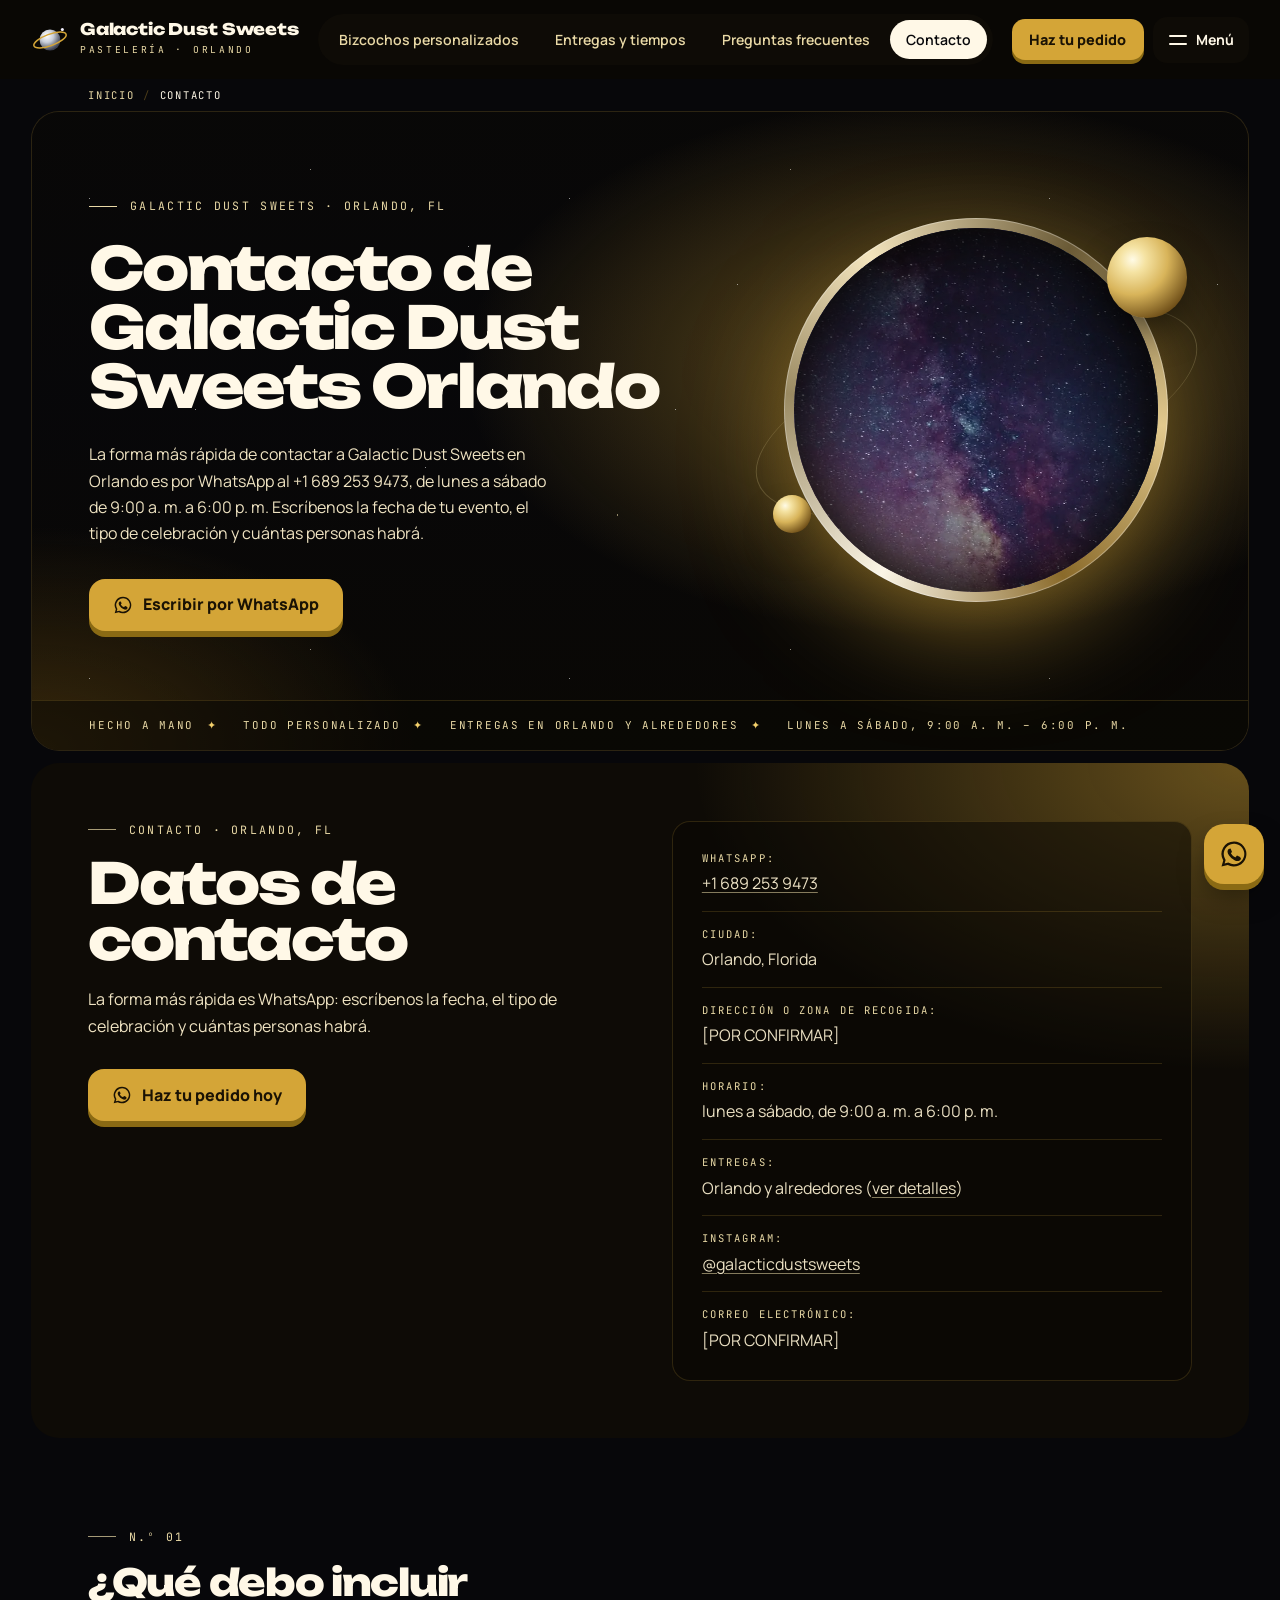
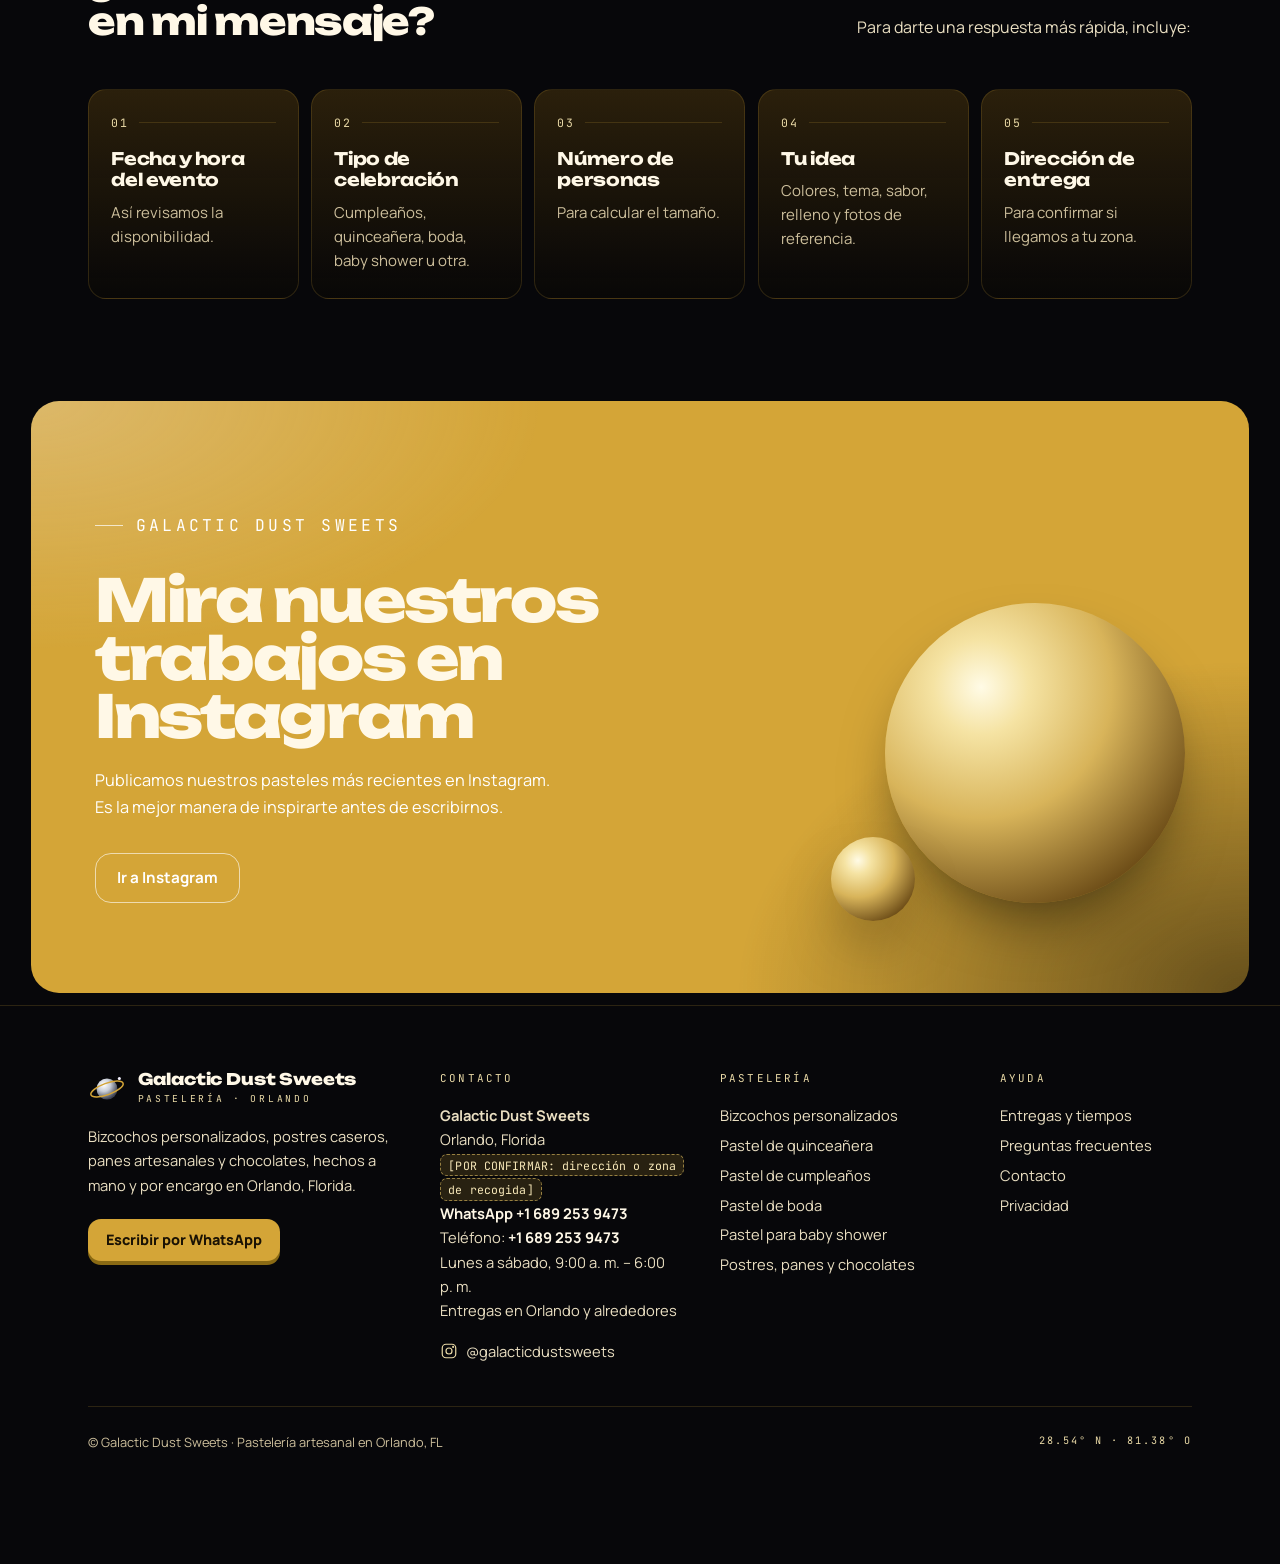
==== commit 12acef3a: "Fotos de ejemplo (Pexels) en los marcos del inicio y portadas internas Co-Authored-By: Claude Opus 5" ====
--- a/contacto/index.html
+++ b/contacto/index.html
@@ -9,7 +9,7 @@
 <link rel="canonical" href="https://example.com/contacto/">
 <meta property="og:type" content="website"><meta property="og:title" content="Contacto | Galactic Dust Sweets Orlando">
 <meta property="og:description" content="Contacta a Galactic Dust Sweets Orlando por WhatsApp al +1 689 253 9473. Atención de lunes a sábado de 9 a. m. a 6 p. m. Entregas en Orlando y alrededores."><meta property="og:url" content="https://example.com/contacto/">
-<meta property="og:locale" content="es_ES"><meta property="og:image" content="https://example.com/assets/opt/pexels-36445141-1280.webp">
+<meta property="og:locale" content="es_ES"><meta property="og:image" content="https://example.com/assets/opt/gds-catalogo-640.webp">
 <meta name="twitter:card" content="summary_large_image">
 <link rel="icon" href="data:image/svg+xml,%3Csvg%20xmlns%3D%22http%3A//www.w3.org/2000/svg%22%20viewBox%3D%220%200%2064%2064%22%3E%3Cdefs%3E%3CradialGradient%20id%3D%22bg%22%20cx%3D%2270%25%22%20cy%3D%2220%25%22%20r%3D%2290%25%22%3E%3Cstop%20offset%3D%220%22%20stop-color%3D%22%237C4DFF%22/%3E%3Cstop%20offset%3D%22.55%22%20stop-color%3D%22%231B1446%22/%3E%3Cstop%20offset%3D%221%22%20stop-color%3D%22%230A0A18%22/%3E%3C/radialGradient%3E%3CradialGradient%20id%3D%22sp%22%20cx%3D%2235%25%22%20cy%3D%2230%25%22%20r%3D%2270%25%22%3E%3Cstop%20offset%3D%220%22%20stop-color%3D%22%23FFFFFF%22/%3E%3Cstop%20offset%3D%22.45%22%20stop-color%3D%22%23C9CED8%22/%3E%3Cstop%20offset%3D%221%22%20stop-color%3D%22%233D4150%22/%3E%3C/radialGradient%3E%3C/defs%3E%3Crect%20width%3D%2264%22%20height%3D%2264%22%20rx%3D%2216%22%20fill%3D%22url%28%23bg%29%22/%3E%3Ccircle%20cx%3D%2232%22%20cy%3D%2233%22%20r%3D%2215%22%20fill%3D%22url%28%23sp%29%22/%3E%3Cellipse%20cx%3D%2232%22%20cy%3D%2233%22%20rx%3D%2226%22%20ry%3D%228.5%22%20fill%3D%22none%22%20stroke%3D%22%23F4F1FF%22%20stroke-width%3D%222.4%22%20transform%3D%22rotate%28-20%2032%2033%29%22/%3E%3Ccircle%20cx%3D%2251%22%20cy%3D%2213%22%20r%3D%222.6%22%20fill%3D%22%23F4F1FF%22/%3E%3C/svg%3E">
 <link rel="preconnect" href="https://fonts.googleapis.com"><link rel="preconnect" href="https://fonts.gstatic.com" crossorigin><link href="https://fonts.googleapis.com/css2?family=Unbounded:wght@400;700;800&family=Manrope:wght@400;500;600;700;800&family=JetBrains+Mono:wght@400;500&display=swap" rel="stylesheet">
--- a/styles.css
+++ b/styles.css
@@ -137,7 +137,7 @@
 .lede{margin-top:1.6rem;max-width:46ch;font-size:clamp(1rem,1.15vw,1.08rem);line-height:1.65;color:#efe3c2}
 .ctas{display:flex;flex-wrap:wrap;gap:.9rem 1rem;margin-top:2rem;align-items:center}
 .port{position:relative;justify-self:center;width:min(36vw,520px);aspect-ratio:1;margin:3rem var(--inner) 2rem 0}
-.ring{position:absolute;inset:0;border-radius:50%;padding:10px;background:conic-gradient(from 210deg,#fbf5e6,#9a8a62 18%,#e9ecf2 32%,#6a5a36 50%,#d7dbe3 68%,#8a6a2a 84%,#fbf5e6);box-shadow:0 40px 120px -30px rgba(212,165,55,.75),inset 0 0 0 1px rgba(255,255,255,.3)}
+.ring{position:absolute;inset:0;border-radius:50%;padding:10px;background:conic-gradient(from 210deg,#fbf5e6,#9a8a62 18%,#f3e4bd 32%,#6a5a36 50%,#e2c98d 68%,#8a6a2a 84%,#fbf5e6);box-shadow:0 40px 120px -30px rgba(212,165,55,.75),inset 0 0 0 1px rgba(255,255,255,.3)}
 .ring-in{width:100%;height:100%;border-radius:50%;overflow:hidden;position:relative;background:#0e0e14;display:grid;place-items:end center;padding:0 15% 13%}
 .ring-in img{position:absolute;inset:0;width:100%;height:100%;object-fit:cover;object-position:center 40%}
 .ring-in::after{content:"";position:absolute;inset:0;border-radius:50%;background:radial-gradient(circle at 50% 70%,transparent 30%,rgba(8,6,3,.8) 100%);box-shadow:inset 0 0 60px 10px rgba(8,6,3,.9)}
@@ -190,7 +190,7 @@
 .c-star h3{font-size:clamp(2rem,3.6vw,3.2rem)}
 .c-star p,.svc-grid .svc:nth-child(4n+1) .svc-t{color:#fff}
 .c-star .tbd,.svc-grid .svc:nth-child(4n+1) .tbd{color:#fff;background:rgba(10,8,4,.28);border-color:rgba(244,241,255,.5)}
-.c-star .shot{margin-top:.4rem;flex:1;min-height:220px;border-radius:var(--r-s);display:grid;place-items:center;text-align:center;padding:1.2rem;background:radial-gradient(circle at 50% 45%,#24202e,#0b0b10 72%);box-shadow:inset 0 0 0 1px rgba(244,241,255,.18);position:relative;overflow:hidden}
+.c-star .shot{margin-top:.4rem;flex:1;min-height:220px;border-radius:var(--r-s);display:grid;place-items:center;text-align:center;padding:1.2rem;background:radial-gradient(circle at 50% 45%,#241c0e,#0b0b10 72%);box-shadow:inset 0 0 0 1px rgba(244,241,255,.18);position:relative;overflow:hidden}
 .c-star .shot i{position:absolute;border-radius:50%;background:var(--sphere)}
 .c-star .shot i:nth-child(1){width:84px;height:84px;right:9%;top:12%}
 .c-star .shot i:nth-child(2){width:34px;height:34px;left:12%;bottom:16%}
@@ -586,3 +586,9 @@
   html{scroll-behavior:auto}
   *,*::before,*::after{transition-duration:.01ms!important;animation:none!important}
 }
+
+/* fotos dentro de los marcos (catálogo y galería) */
+.shot>img,.p .img>img{position:absolute;inset:0;width:100%;height:100%;object-fit:cover;border-radius:inherit;z-index:0}
+.shot i,.p .img::before{z-index:2}
+.p .img::after{content:"";position:absolute;inset:0;border-radius:inherit;background:linear-gradient(180deg,rgba(10,8,4,0) 45%,rgba(10,8,4,.55));z-index:1;pointer-events:none}
+.p .img{position:relative;overflow:hidden}
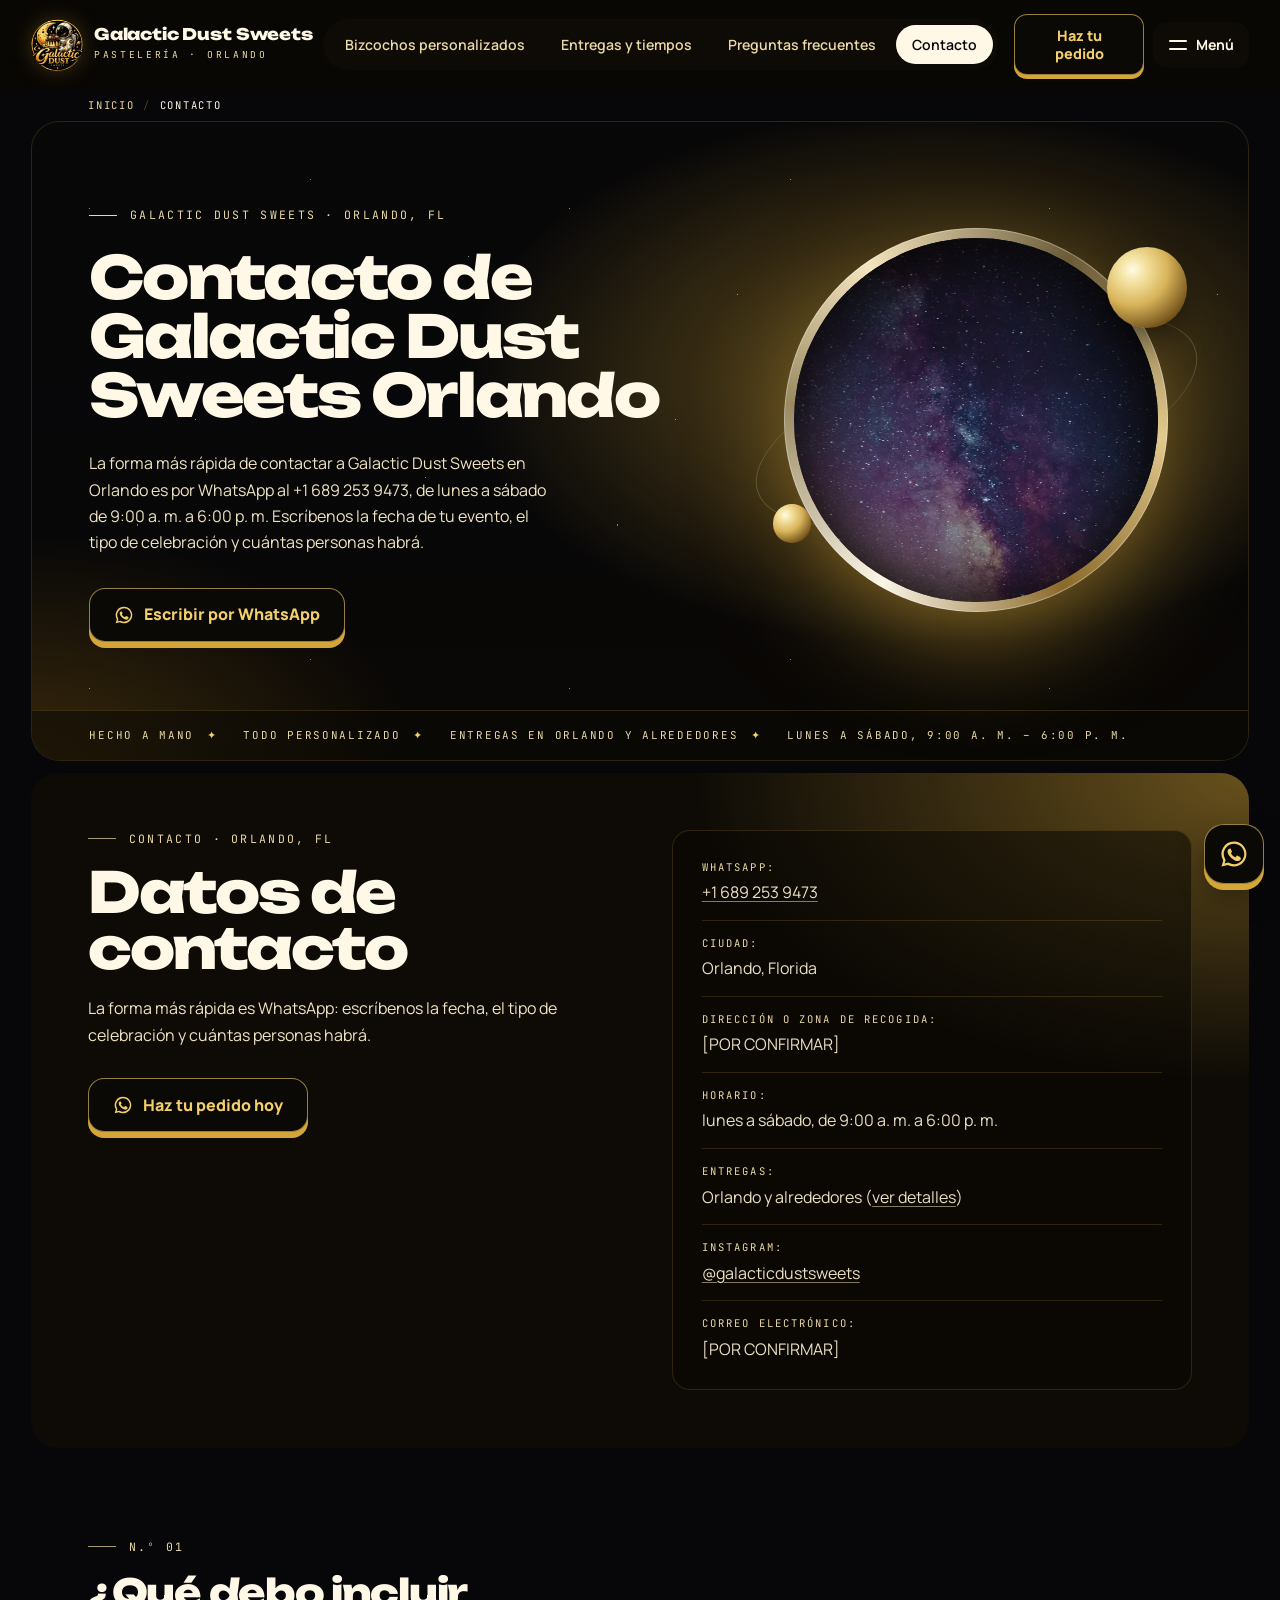
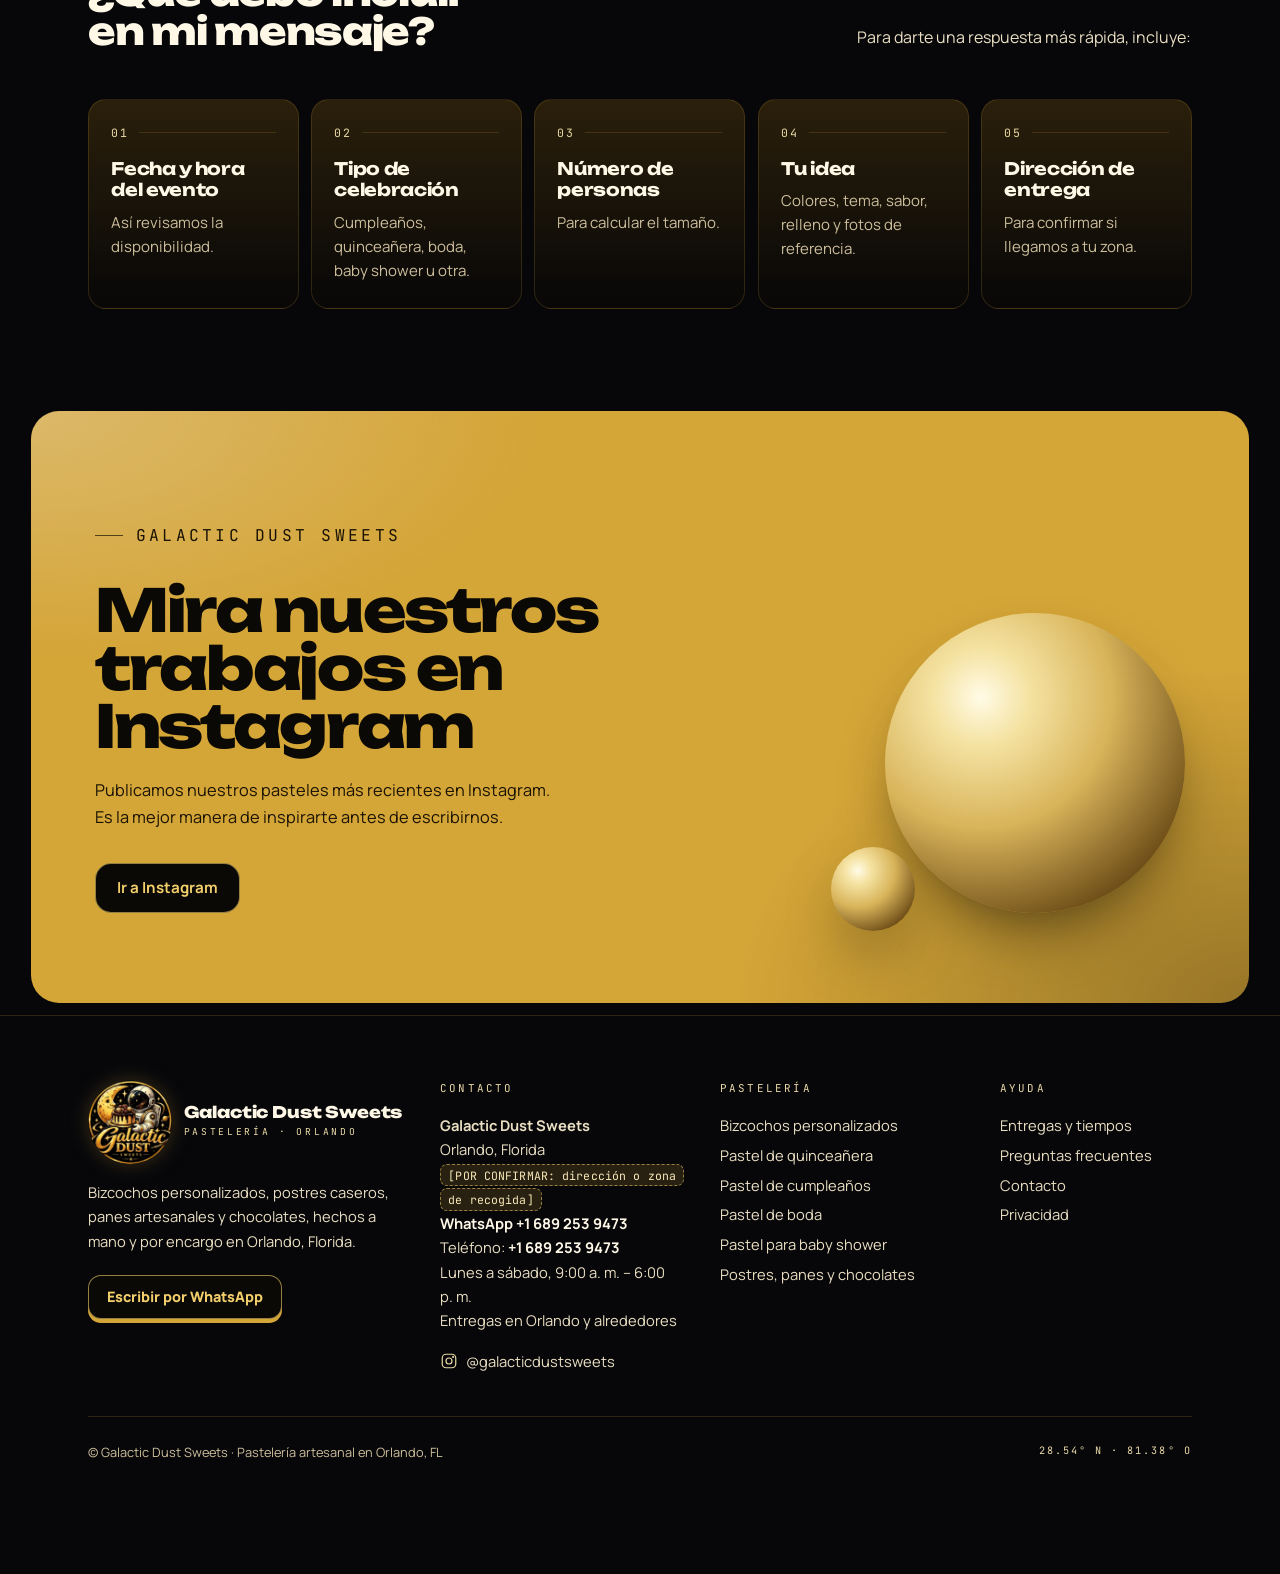
==== commit 9c4f01fb: "Logo real (cabecera, pie y favicon) y contraste de todos los enlaces y botones (auditoría de 794 ele" ====
--- a/contacto/index.html
+++ b/contacto/index.html
@@ -11,7 +11,7 @@
 <meta property="og:description" content="Contacta a Galactic Dust Sweets Orlando por WhatsApp al +1 689 253 9473. Atención de lunes a sábado de 9 a. m. a 6 p. m. Entregas en Orlando y alrededores."><meta property="og:url" content="https://example.com/contacto/">
 <meta property="og:locale" content="es_ES"><meta property="og:image" content="https://example.com/assets/opt/gds-catalogo-640.webp">
 <meta name="twitter:card" content="summary_large_image">
-<link rel="icon" href="data:image/svg+xml,%3Csvg%20xmlns%3D%22http%3A//www.w3.org/2000/svg%22%20viewBox%3D%220%200%2064%2064%22%3E%3Cdefs%3E%3CradialGradient%20id%3D%22bg%22%20cx%3D%2270%25%22%20cy%3D%2220%25%22%20r%3D%2290%25%22%3E%3Cstop%20offset%3D%220%22%20stop-color%3D%22%237C4DFF%22/%3E%3Cstop%20offset%3D%22.55%22%20stop-color%3D%22%231B1446%22/%3E%3Cstop%20offset%3D%221%22%20stop-color%3D%22%230A0A18%22/%3E%3C/radialGradient%3E%3CradialGradient%20id%3D%22sp%22%20cx%3D%2235%25%22%20cy%3D%2230%25%22%20r%3D%2270%25%22%3E%3Cstop%20offset%3D%220%22%20stop-color%3D%22%23FFFFFF%22/%3E%3Cstop%20offset%3D%22.45%22%20stop-color%3D%22%23C9CED8%22/%3E%3Cstop%20offset%3D%221%22%20stop-color%3D%22%233D4150%22/%3E%3C/radialGradient%3E%3C/defs%3E%3Crect%20width%3D%2264%22%20height%3D%2264%22%20rx%3D%2216%22%20fill%3D%22url%28%23bg%29%22/%3E%3Ccircle%20cx%3D%2232%22%20cy%3D%2233%22%20r%3D%2215%22%20fill%3D%22url%28%23sp%29%22/%3E%3Cellipse%20cx%3D%2232%22%20cy%3D%2233%22%20rx%3D%2226%22%20ry%3D%228.5%22%20fill%3D%22none%22%20stroke%3D%22%23F4F1FF%22%20stroke-width%3D%222.4%22%20transform%3D%22rotate%28-20%2032%2033%29%22/%3E%3Ccircle%20cx%3D%2251%22%20cy%3D%2213%22%20r%3D%222.6%22%20fill%3D%22%23F4F1FF%22/%3E%3C/svg%3E">
+<link rel="icon" href="../assets/favicon.png"><link rel="apple-touch-icon" href="../assets/favicon.png">
 <link rel="preconnect" href="https://fonts.googleapis.com"><link rel="preconnect" href="https://fonts.gstatic.com" crossorigin><link href="https://fonts.googleapis.com/css2?family=Unbounded:wght@400;700;800&family=Manrope:wght@400;500;600;700;800&family=JetBrains+Mono:wght@400;500&display=swap" rel="stylesheet">
 
 <link rel="stylesheet" href="../motion.css">
@@ -25,6 +25,7 @@
    "@id": "https://example.com/#org",
    "name": "Galactic Dust Sweets",
    "url": "https://example.com/",
+   "logo": "https://example.com/assets/logo.webp",
    "sameAs": [
     "https://www.instagram.com/galacticdustsweets/"
    ]
@@ -63,8 +64,7 @@
 <a class="skip-link" href="#contenido">Saltar al contenido</a>
 <header class="hdr" data-shrink>
   <div class="pm-progress"></div>
-  <a class="logo" href="../" aria-label="Galactic Dust Sweets, ir al inicio">
-    <svg viewBox="0 0 40 40" aria-hidden="true"><defs><radialGradient id="lg" cx="35%" cy="30%" r="70%"><stop offset="0" stop-color="#fff"/><stop offset=".45" stop-color="#C9CED8"/><stop offset="1" stop-color="#3d4150"/></radialGradient></defs><circle cx="20" cy="20" r="11" fill="url(#lg)"/><ellipse cx="20" cy="20" rx="18" ry="6" fill="none" stroke="#D4A537" stroke-width="1.6" transform="rotate(-20 20 20)"/><circle cx="33" cy="9" r="1.6" fill="#F4F1FF"/></svg>
+  <a class="logo" href="../" aria-label="Galactic Dust Sweets, ir al inicio"><img class="logo-mark" src="../assets/logo.webp" alt="" width="52" height="52">
     <span><b>Galactic Dust Sweets</b><small>Pastelería · Orlando</small></span>
   </a>
   <nav class="pill" aria-label="Principal">
@@ -99,7 +99,7 @@
 </main>
 <footer class="ftr">
   <div class="ftr-brand">
-    <a class="logo" href="../" aria-label="Galactic Dust Sweets, ir al inicio"><svg viewBox="0 0 40 40" aria-hidden="true"><circle cx="20" cy="20" r="11" fill="url(#lg)"/><ellipse cx="20" cy="20" rx="18" ry="6" fill="none" stroke="#D4A537" stroke-width="1.6" transform="rotate(-20 20 20)"/><circle cx="33" cy="9" r="1.6" fill="#F4F1FF"/></svg><span><b>Galactic Dust Sweets</b><small>Pastelería · Orlando</small></span></a>
+    <a class="logo" href="../" aria-label="Galactic Dust Sweets, ir al inicio"><img class="logo-mark" src="../assets/logo.webp" alt="" width="52" height="52"><span><b>Galactic Dust Sweets</b><small>Pastelería · Orlando</small></span></a>
     <p>Bizcochos personalizados, postres caseros, panes artesanales y chocolates, hechos a mano y por encargo en Orlando, Florida.</p>
     <a class="wa sm" href="https://wa.me/16892539473?text=Hola%20Galactic%20Dust%20Sweets%2C%20quiero%20hacer%20un%20pedido" target="_blank" rel="noopener" data-event="wa_footer_btn">Escribir por WhatsApp</a>
   </div>
--- a/styles.css
+++ b/styles.css
@@ -7,7 +7,7 @@
    El verde #25D366 se reserva SOLO para pedir por WhatsApp.
    ========================================================= */
 :root{
-  --space:#07070A;--deep:#0E0B06;--violet:#D4A537;--violet-l:#F2CF6B;--silver:#E9D9A6;--ink:#FFF8E7;--wa:#D4A537;--wa-edge:#8a6a14;
+  --space:#07070A;--deep:#0E0B06;--violet:#D4A537;--violet-l:#F2CF6B;--silver:#E9D9A6;--ink:#FFF8E7;--wa:#0B0906;--wa-edge:#D4A537;--wa-ink:#F2CF6B;
   --muted:#CDBF9C;--soft:#EADFC2;--line:rgba(212,165,55,.18);--line-2:rgba(212,165,55,.34);
   --chrome:linear-gradient(135deg,#fff3c4 0%,#f2cf6b 26%,#a8761f 52%,#ffe7a1 70%,#b8862a 100%);
   --chrome-soft:linear-gradient(135deg,#fffaf0 0%,#f3e4bd 30%,#d6b46a 55%,#fbf1d8 75%,#e2c98d 100%);
@@ -46,7 +46,7 @@
 .secn::after{content:"N.º " counter(sec,decimal-leading-zero)}
 
 /* ---------- botones ---------- */
-.wa,.btn[href*="wa.me"]{display:inline-flex;align-items:center;justify-content:center;gap:.6rem;background:var(--wa);color:#1a1204;font-weight:800;border-radius:16px;padding:1rem 1.5rem;font-size:1rem;line-height:1.2;border:0;cursor:pointer;box-shadow:0 6px 0 var(--wa-edge);transition:transform .16s var(--ease),box-shadow .16s var(--ease);text-align:center}
+.wa,.btn[href*="wa.me"]{display:inline-flex;align-items:center;justify-content:center;gap:.6rem;background:var(--wa);color:var(--wa-ink);font-weight:800;border-radius:16px;padding:1rem 1.5rem;font-size:1rem;line-height:1.2;border:1px solid rgba(242,207,107,.6);cursor:pointer;box-shadow:0 6px 0 var(--wa-edge);transition:transform .16s var(--ease),box-shadow .16s var(--ease);text-align:center}
 .wa:hover,.btn[href*="wa.me"]:hover{transform:translateY(-2px);box-shadow:0 8px 0 var(--wa-edge)}
 .wa:active,.btn[href*="wa.me"]:active{transform:translateY(4px);box-shadow:0 2px 0 var(--wa-edge)}
 .wa:not(.sm)::before,.btn[href*="wa.me"]::before{content:"";width:20px;height:20px;flex:none;background:currentColor;
@@ -184,7 +184,7 @@
 .card h3{font-family:var(--display);font-weight:800;font-size:clamp(1.3rem,1.9vw,1.7rem);letter-spacing:-.03em;line-height:1.05;text-wrap:balance}
 .card p,.svc-t{font-size:.96rem;line-height:1.6;max-width:42ch}
 .card .foot{margin-top:auto;display:flex;align-items:center;justify-content:space-between;gap:1rem;flex-wrap:wrap;padding-top:.6rem}
-.c-star,.svc-grid .svc:nth-child(4n+1){background:radial-gradient(80% 60% at 85% 10%,rgba(244,241,255,.3),transparent 60%),radial-gradient(60% 50% at 0% 100%,rgba(58,42,12,.55),transparent 70%),var(--violet);color:var(--ink)}
+.c-star,.svc-grid .svc:nth-child(4n+1){background:radial-gradient(80% 60% at 85% 10%,rgba(244,241,255,.3),transparent 60%),radial-gradient(60% 50% at 0% 100%,rgba(58,42,12,.28),transparent 70%),var(--violet);color:#0B0906}
 .c-star{grid-column:span 6;grid-row:span 2}
 .c-star .num{color:var(--ink)}
 .c-star h3{font-size:clamp(2rem,3.6vw,3.2rem)}
@@ -223,7 +223,7 @@
 .svc .svc-t a{position:relative;z-index:3}
 .svc-t p+p{margin-top:.6rem}
 .svc-go::before{content:"Ver página →";font-weight:700;font-size:.88rem;border-bottom:1px solid currentColor;padding-bottom:1px}
-.svc:has(.svc-a[href*="wa.me"]) .svc-go{display:inline-flex;background:var(--wa);color:#1a1204;border-radius:13px;padding:.75rem 1.1rem;box-shadow:0 4px 0 var(--wa-edge);transition:transform .16s var(--ease),box-shadow .16s var(--ease)}
+.svc:has(.svc-a[href*="wa.me"]) .svc-go{display:inline-flex;background:var(--wa);color:var(--wa-ink);border:1px solid rgba(242,207,107,.6);border-radius:13px;padding:.75rem 1.1rem;box-shadow:0 4px 0 var(--wa-edge);transition:transform .16s var(--ease),box-shadow .16s var(--ease)}
 .svc:has(.svc-a[href*="wa.me"]) .svc-go::before{content:"Pedir por WhatsApp";border:0;padding:0;font-weight:800}
 .svc:has(.svc-a[href*="wa.me"]):hover .svc-go{transform:translateY(-2px);box-shadow:0 6px 0 var(--wa-edge)}
 .svc:hover .svc-go::before{border-bottom-color:transparent}
@@ -263,7 +263,7 @@
 .cal-grid button{aspect-ratio:1;min-height:38px;border-radius:9px;border:0;font-weight:700;font-size:.88rem;background:#25252e;color:var(--ink);cursor:pointer;transition:background .15s,transform .15s;position:relative}
 .cal-grid button:hover:not(:disabled){background:var(--violet)}
 .cal-grid button:active:not(:disabled){transform:scale(.94)}
-.cal-grid button:disabled{background:transparent;color:#7d6c44;font-weight:500;cursor:not-allowed}
+.cal-grid button:disabled{background:transparent;color:#a3936b;font-weight:500;cursor:not-allowed}
 .cal-grid button.today::after{content:"";position:absolute;left:50%;bottom:5px;width:4px;height:4px;margin-left:-2px;border-radius:50%;background:currentColor}
 .cal-grid button.on{background:var(--ink);color:var(--space)}
 .rule{margin-top:1rem;font-size:.82rem;color:var(--muted);line-height:1.5;display:flex;gap:.55rem}
@@ -306,8 +306,8 @@
 .p.off{margin-top:4rem}
 .cap{display:grid;grid-template-columns:1fr auto;gap:.3rem 1rem;font-size:.85rem;padding:0 .2rem}
 .cap b{font-weight:700}.cap em{font-style:normal;font-family:var(--mono);font-size:.72rem;letter-spacing:.12em;color:var(--silver)}
-.ask{grid-column:1/-1;justify-self:start;color:var(--wa);font-weight:700;font-size:.84rem;border-bottom:1px solid rgba(37,211,102,.45);padding-bottom:1px}
-.ask:hover{border-color:var(--wa)}
+.ask{grid-column:1/-1;justify-self:start;color:var(--wa-ink);font-weight:700;font-size:.84rem;border-bottom:1px solid rgba(37,211,102,.45);padding-bottom:1px}
+.ask:hover{border-color:var(--wa-ink)}
 .events-idx{display:grid;grid-template-columns:repeat(4,1fr);margin-top:clamp(3rem,6vw,4.5rem);border-top:1px solid var(--line)}
 .events-idx li+li{border-left:1px solid var(--line)}
 .events-idx a{display:flex;flex-direction:column;gap:.5rem;padding:1.4rem 1.4rem 1.4rem 0;height:100%}
@@ -371,10 +371,10 @@
 .ans p+p{margin-top:.7rem}
 
 /* ---------- cierre violeta ---------- */
-.close{padding:clamp(2.5rem,7vw,6rem) clamp(1.6rem,5vw,4.5rem);background:radial-gradient(60% 80% at 100% 100%,rgba(10,8,4,.55),transparent 70%),radial-gradient(70% 70% at 0% 0%,rgba(244,241,255,.25),transparent 60%),var(--violet);display:grid;grid-template-columns:1.3fr .7fr;gap:2rem;align-items:end}
+.close{padding:clamp(2.5rem,7vw,6rem) clamp(1.6rem,5vw,4.5rem);background:radial-gradient(60% 80% at 100% 100%,rgba(10,8,4,.3),transparent 70%),radial-gradient(70% 70% at 0% 0%,rgba(244,241,255,.25),transparent 60%),var(--violet);display:grid;grid-template-columns:1.3fr .7fr;gap:2rem;align-items:end}
 .close .sec-h2{font-size:clamp(2.2rem,5.4vw,4.6rem);max-width:13ch}
-.close .eyebrow{color:#fff}
-.close p,.close-b{color:#fff;line-height:1.65;max-width:46ch;margin:1.4rem 0 2rem;font-size:1.02rem}
+.close .eyebrow{color:#1a1204}
+.close p,.close-b{color:#1a1204;line-height:1.65;max-width:46ch;margin:1.4rem 0 2rem;font-size:1.02rem}
 .close-b p{margin:0}
 .close-b p+p{margin-top:.6rem}
 .close-i{color:#fff;margin:-1rem 0 1.4rem}
@@ -382,8 +382,8 @@
 .close .orb i{position:absolute;border-radius:50%;background:var(--sphere);box-shadow:0 30px 60px -20px rgba(10,8,4,.6)}
 .close .orb i:nth-child(1){inset:0}
 .close .orb i:nth-child(2){width:28%;height:28%;left:-18%;bottom:-6%}
-.close .btn:not([href*="wa.me"]){border-color:rgba(255,255,255,.6);color:#fff}
-.close .btn:not([href*="wa.me"]):hover{background:rgba(255,255,255,.12);border-color:#fff}
+.close .btn:not([href*="wa.me"]){background:#0B0906;border-color:rgba(242,207,107,.6);color:var(--wa-ink)}
+.close .btn:not([href*="wa.me"]):hover{background:#17120a;border-color:var(--wa-ink)}
 .close-s .sec-h2{font-size:clamp(2rem,4.6vw,4rem)}
 
 /* ---------- portada de páginas internas ---------- */
@@ -475,10 +475,10 @@
 .social svg{width:18px;height:18px;fill:none;stroke:var(--silver);stroke-width:1.6}
 .legal{grid-column:1/-1;display:flex;justify-content:space-between;flex-wrap:wrap;gap:1rem;padding-top:1.6rem;border-top:1px solid var(--line);font-size:.8rem;color:var(--muted)}
 .legal .mono{font-size:.64rem}
-.fab{position:fixed;right:1rem;bottom:1rem;z-index:50;width:60px;height:60px;border-radius:20px;background:var(--wa);display:grid;place-items:center;box-shadow:0 6px 0 var(--wa-edge),0 14px 30px -8px rgba(0,0,0,.6);transition:transform .16s var(--ease),box-shadow .16s var(--ease)}
+.fab{position:fixed;right:1rem;bottom:1rem;z-index:50;width:60px;height:60px;border-radius:20px;background:var(--wa);border:1px solid rgba(242,207,107,.6);display:grid;place-items:center;box-shadow:0 6px 0 var(--wa-edge),0 14px 30px -8px rgba(0,0,0,.6);transition:transform .16s var(--ease),box-shadow .16s var(--ease)}
 .fab:hover{transform:translateY(-2px);box-shadow:0 8px 0 var(--wa-edge),0 18px 34px -8px rgba(0,0,0,.6)}
 .fab:active{transform:translateY(4px);box-shadow:0 2px 0 var(--wa-edge)}
-.fab svg{width:30px;height:30px;fill:#1a1204}
+.fab svg{width:30px;height:30px;fill:var(--wa-ink)}
 
 /* ---------- responsive ---------- */
 @media (min-width:560px){.hdr-cta{display:inline-flex}}
@@ -592,3 +592,21 @@
 .shot i,.p .img::before{z-index:2}
 .p .img::after{content:"";position:absolute;inset:0;border-radius:inherit;background:linear-gradient(180deg,rgba(10,8,4,0) 45%,rgba(10,8,4,.55));z-index:1;pointer-events:none}
 .p .img{position:relative;overflow:hidden}
+
+/* botones de pedido negros con texto dorado (contraste sobre fondos oscuros y dorados) */
+.wa svg,.btn[href*="wa.me"] svg{color:var(--wa-ink);fill:currentColor}
+.wa:hover,.btn[href*="wa.me"]:hover{background:#17120a}
+
+/* bloque de cierre dorado: textos en negro (contraste) */
+.close .sec-h2,.close .sec-h2 *{color:#0B0906;-webkit-text-fill-color:#0B0906;background:none}
+
+/* logo real del cliente (emblema circular) */
+.logo-mark{width:52px;height:52px;flex:none;border-radius:50%;filter:drop-shadow(0 0 10px rgba(212,165,55,.25))}
+.ftr .logo-mark{width:84px;height:84px}
+@media (max-width:640px){.logo-mark{width:44px;height:44px}}
+
+/* tarjetas doradas: texto negro (antes eran moradas con texto blanco) */
+.c-star .num,.c-star h3,.c-star p,.c-star a:not(.wa):not(.btn),
+.svc-grid .svc:nth-child(4n+1) .svc-a,.svc-grid .svc:nth-child(4n+1) .svc-t,.svc-grid .svc:nth-child(4n+1) h3,.svc-grid .svc:nth-child(4n+1) .num{color:#0B0906}
+.c-star .tbd,.svc-grid .svc:nth-child(4n+1) .tbd{color:#3a2c12;background:rgba(255,255,255,.5);border-color:rgba(11,9,6,.35)}
+.close a:not(.wa):not(.btn){color:#0B0906}
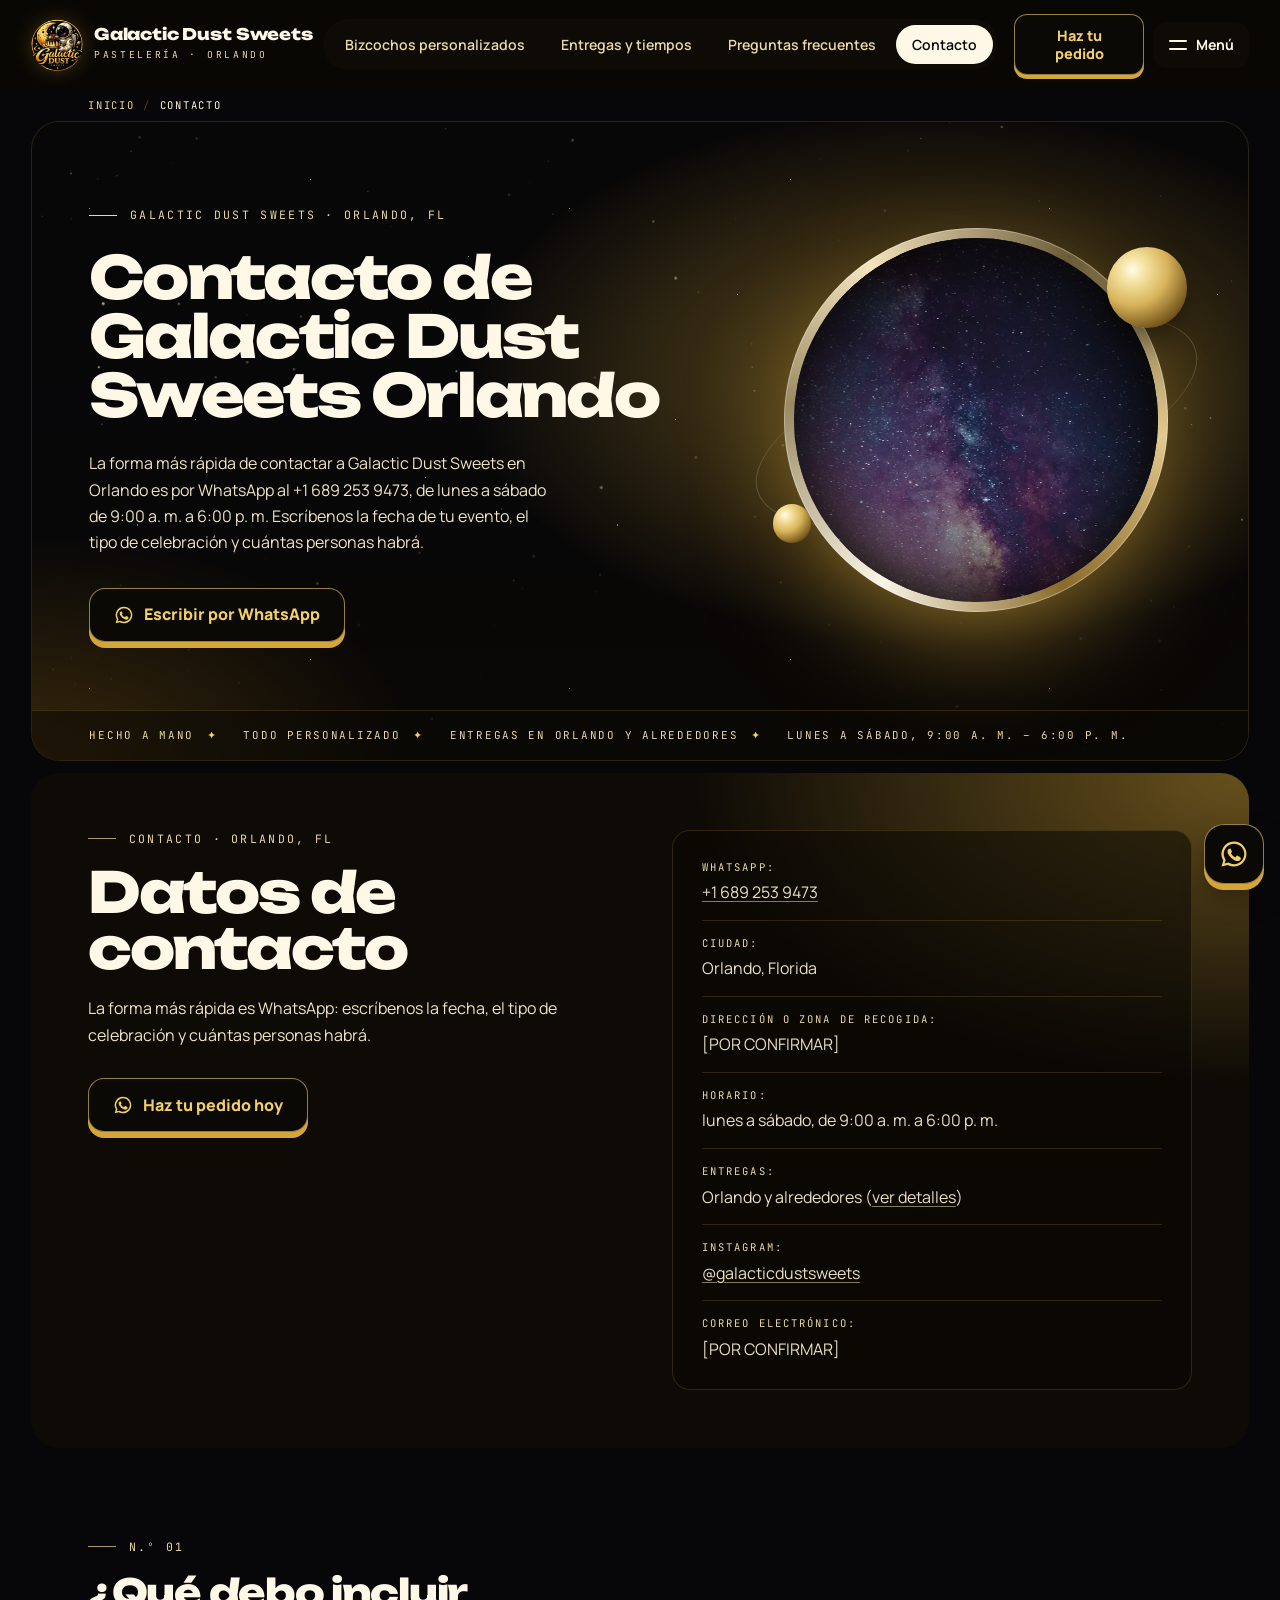
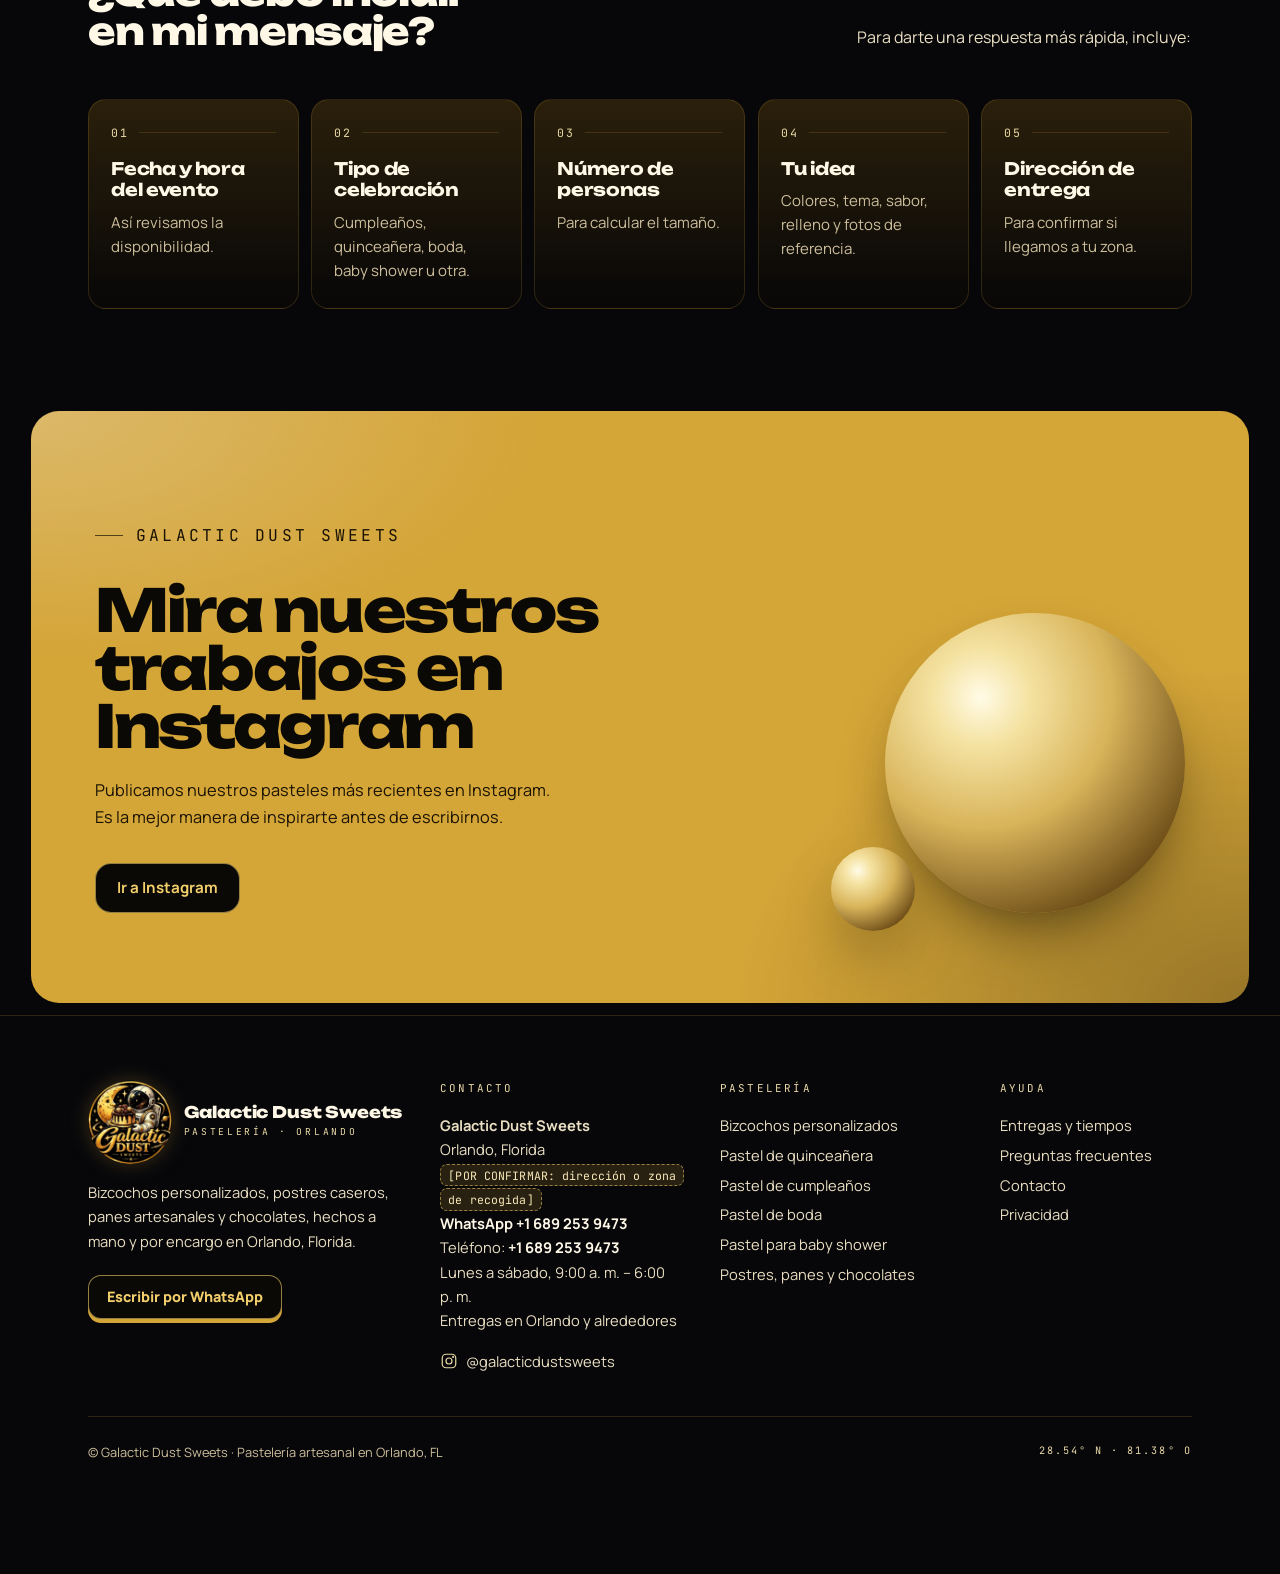
==== commit 78f5bf4f: "Actualización desde Play Panel (2026-11-10 17:36)" ====
--- a/contacto/index.html
+++ b/contacto/index.html
@@ -222,6 +222,75 @@
     document.querySelectorAll('.wall .p').forEach(function(p){p.classList.toggle('hide',k!=='all'&&p.getAttribute('data-c')!==k)});
   })});
 })();
+
+/* Espacio en movimiento (portada y cabeceras): estrellas que titilan y derivan + cupcakes fugaces con estela dorada.
+   Se pausa fuera de pantalla o con la pestaña oculta; quieto con «reducir movimiento» y en capturas (?pm=static). */
+(function(){
+  var still=/[?&]pm=static\b/.test(location.search)||(window.matchMedia&&matchMedia('(prefers-reduced-motion: reduce)').matches);
+  var hosts=document.querySelectorAll('.hero,.ph');
+  if(!hosts.length||!document.createElement('canvas').getContext)return;
+  hosts.forEach(function(host){
+    var cv=document.createElement('canvas');cv.className='spacefx';cv.setAttribute('aria-hidden','true');host.insertBefore(cv,host.firstChild);
+    var ctx=cv.getContext('2d'),W=0,H=0,dpr=Math.min(2,window.devicePixelRatio||1),stars=[],cups=[],dust=[],on=false,t0=0,next=1800;
+    function size(){
+      var r=host.getBoundingClientRect();W=Math.max(1,r.width);H=Math.max(1,r.height);
+      cv.width=Math.round(W*dpr);cv.height=Math.round(H*dpr);ctx.setTransform(dpr,0,0,dpr,0,0);
+      var n=Math.min(260,Math.round(W*H/4800));stars=[];
+      for(var i=0;i<n;i++)stars.push({x:Math.random()*W,y:Math.random()*H,r:Math.random()*1.25+.25,z:Math.random()*.85+.15,t:Math.random()*6.283,s:Math.random()*1.4+.4,g:Math.random()<.2});
+    }
+    function cupcake(x,y,k){ // cupcake de la marca: capacillo dorado, betún de chocolate y esfera dorada
+      ctx.save();ctx.translate(x,y);ctx.scale(k,k);
+      var w=ctx.createLinearGradient(-9,0,9,0);w.addColorStop(0,'#9a6b1c');w.addColorStop(.5,'#f2cf6b');w.addColorStop(1,'#a8761f');
+      ctx.fillStyle=w;ctx.beginPath();ctx.moveTo(-9,0);ctx.lineTo(9,0);ctx.lineTo(6.5,11);ctx.lineTo(-6.5,11);ctx.closePath();ctx.fill();
+      ctx.strokeStyle='rgba(90,60,12,.55)';ctx.lineWidth=.8;
+      for(var i=-6;i<=6;i+=3){ctx.beginPath();ctx.moveTo(i,1);ctx.lineTo(i*.72,10.5);ctx.stroke();}
+      var f=ctx.createRadialGradient(-3,-7,1,0,-4,11);f.addColorStop(0,'#8a5a32');f.addColorStop(1,'#3e2412');
+      ctx.fillStyle=f;ctx.beginPath();ctx.arc(-5,-1.5,4.6,0,6.283);ctx.arc(5,-1.5,4.6,0,6.283);ctx.arc(0,-4.5,6,0,6.283);ctx.arc(0,-9.5,3.6,0,6.283);ctx.fill();
+      var b=ctx.createRadialGradient(-1,-15,.3,0,-14,3.4);b.addColorStop(0,'#fffbe6');b.addColorStop(.45,'#f2cf6b');b.addColorStop(1,'#8a6a2a');
+      ctx.fillStyle=b;ctx.beginPath();ctx.arc(0,-14,3.2,0,6.283);ctx.fill();
+      ctx.restore();
+    }
+    function spawn(){
+      var k=1.1+Math.random()*.8,sp=330+Math.random()*220,ang=(148+Math.random()*16)*Math.PI/180; // hacia abajo a la izquierda
+      cups.push({x:W*(.35+Math.random()*.75),y:-30-Math.random()*H*.15,vx:Math.cos(ang)*sp,vy:-Math.sin(ang)*sp*-1,k:k,life:0});
+    }
+    function frame(ts){
+      if(!on)return;
+      var dt=Math.min(.05,(ts-(t0||ts))/1000);t0=ts;
+      ctx.clearRect(0,0,W,H);
+      for(var i=0;i<stars.length;i++){var s=stars[i];
+        s.x-=s.z*7*dt;if(s.x<-2)s.x=W+2;s.t+=s.s*dt;
+        var a=.25+.75*Math.abs(Math.sin(s.t));ctx.globalAlpha=a*s.z;
+        ctx.fillStyle=s.g?'#f2cf6b':'#fff8e7';ctx.beginPath();ctx.arc(s.x,s.y,s.r,0,6.283);ctx.fill();}
+      ctx.globalAlpha=1;
+      next-=dt*1000;if(next<=0){spawn();next=3000+Math.random()*4000;}
+      for(var j=cups.length-1;j>=0;j--){var c=cups[j];c.x+=c.vx*dt;c.y+=c.vy*dt;c.life+=dt;
+        var len=Math.hypot(c.vx,c.vy),ux=c.vx/len,uy=c.vy/len,tail=150*c.k;
+        var sx=c.x-ux*12*c.k,sy=c.y-uy*12*c.k; // la estela nace en el borde del cupcake
+        var g=ctx.createLinearGradient(sx,sy,sx-ux*tail,sy-uy*tail);g.addColorStop(0,'rgba(242,207,107,.7)');g.addColorStop(1,'rgba(242,207,107,0)');
+        ctx.strokeStyle=g;ctx.lineWidth=3.2*c.k;ctx.lineCap='round';ctx.beginPath();ctx.moveTo(sx,sy);ctx.lineTo(sx-ux*tail,sy-uy*tail);ctx.stroke();
+        if(Math.random()<.6)dust.push({x:c.x-ux*8,y:c.y-uy*8,vx:(Math.random()-.5)*30,vy:(Math.random()-.5)*30,a:1});
+        cupcake(c.x,c.y,c.k);
+        if(c.x<-80||c.y>H+80)cups.splice(j,1);}
+      for(var d=dust.length-1;d>=0;d--){var p=dust[d];p.x+=p.vx*dt;p.y+=p.vy*dt;p.a-=dt*1.6;
+        if(p.a<=0){dust.splice(d,1);continue;}ctx.globalAlpha=p.a;ctx.fillStyle='#ffe7a1';ctx.fillRect(p.x,p.y,1.6,1.6);}
+      ctx.globalAlpha=1;
+      requestAnimationFrame(frame);
+    }
+    function start(){if(on||still)return;on=true;t0=0;requestAnimationFrame(frame);}
+    function stop(){on=false;}
+    size();
+    if(still){ // imagen fija: solo las estrellas
+      for(var i=0;i<stars.length;i++){var s=stars[i];ctx.globalAlpha=.5*s.z+.2;ctx.fillStyle=s.g?'#f2cf6b':'#fff8e7';ctx.beginPath();ctx.arc(s.x,s.y,s.r,0,6.283);ctx.fill();}
+      ctx.globalAlpha=1;return;
+    }
+    var vis=true;
+    if('IntersectionObserver' in window)new IntersectionObserver(function(e){vis=e[0].isIntersecting;vis&&!document.hidden?start():stop();}).observe(host);
+    document.addEventListener('visibilitychange',function(){document.hidden?stop():(vis&&start());});
+    var rz;addEventListener('resize',function(){clearTimeout(rz);rz=setTimeout(size,200);});
+    start();
+  });
+})();
 </script>
 <script src="../motion.js" defer></script>
 </body>
--- a/styles.css
+++ b/styles.css
@@ -610,3 +610,7 @@
 .svc-grid .svc:nth-child(4n+1) .svc-a,.svc-grid .svc:nth-child(4n+1) .svc-t,.svc-grid .svc:nth-child(4n+1) h3,.svc-grid .svc:nth-child(4n+1) .num{color:#0B0906}
 .c-star .tbd,.svc-grid .svc:nth-child(4n+1) .tbd{color:#3a2c12;background:rgba(255,255,255,.5);border-color:rgba(11,9,6,.35)}
 .close a:not(.wa):not(.btn){color:#0B0906}
+
+/* espacio en movimiento (canvas que agrega script.js en .hero y .ph) */
+.hero,.ph{position:relative}
+.spacefx{position:absolute;inset:0;width:100%;height:100%;z-index:-2;pointer-events:none;border-radius:inherit}
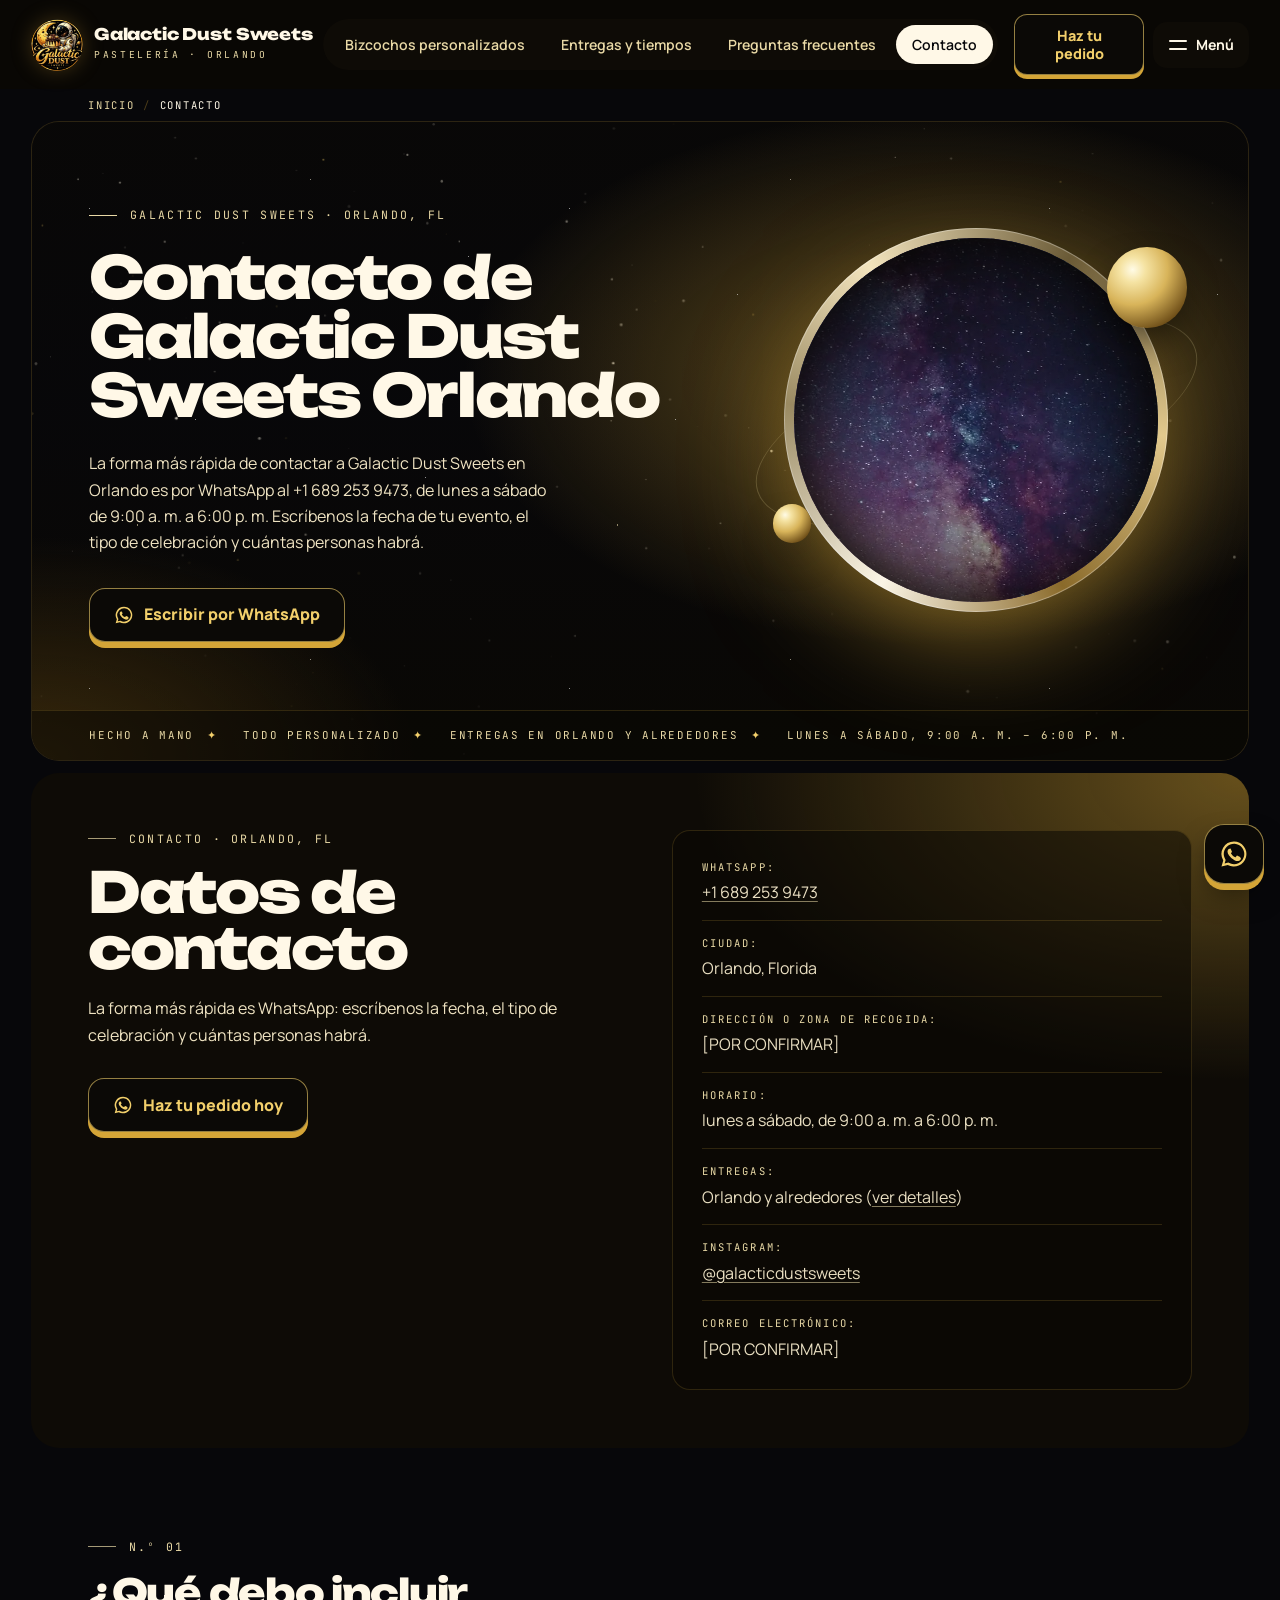
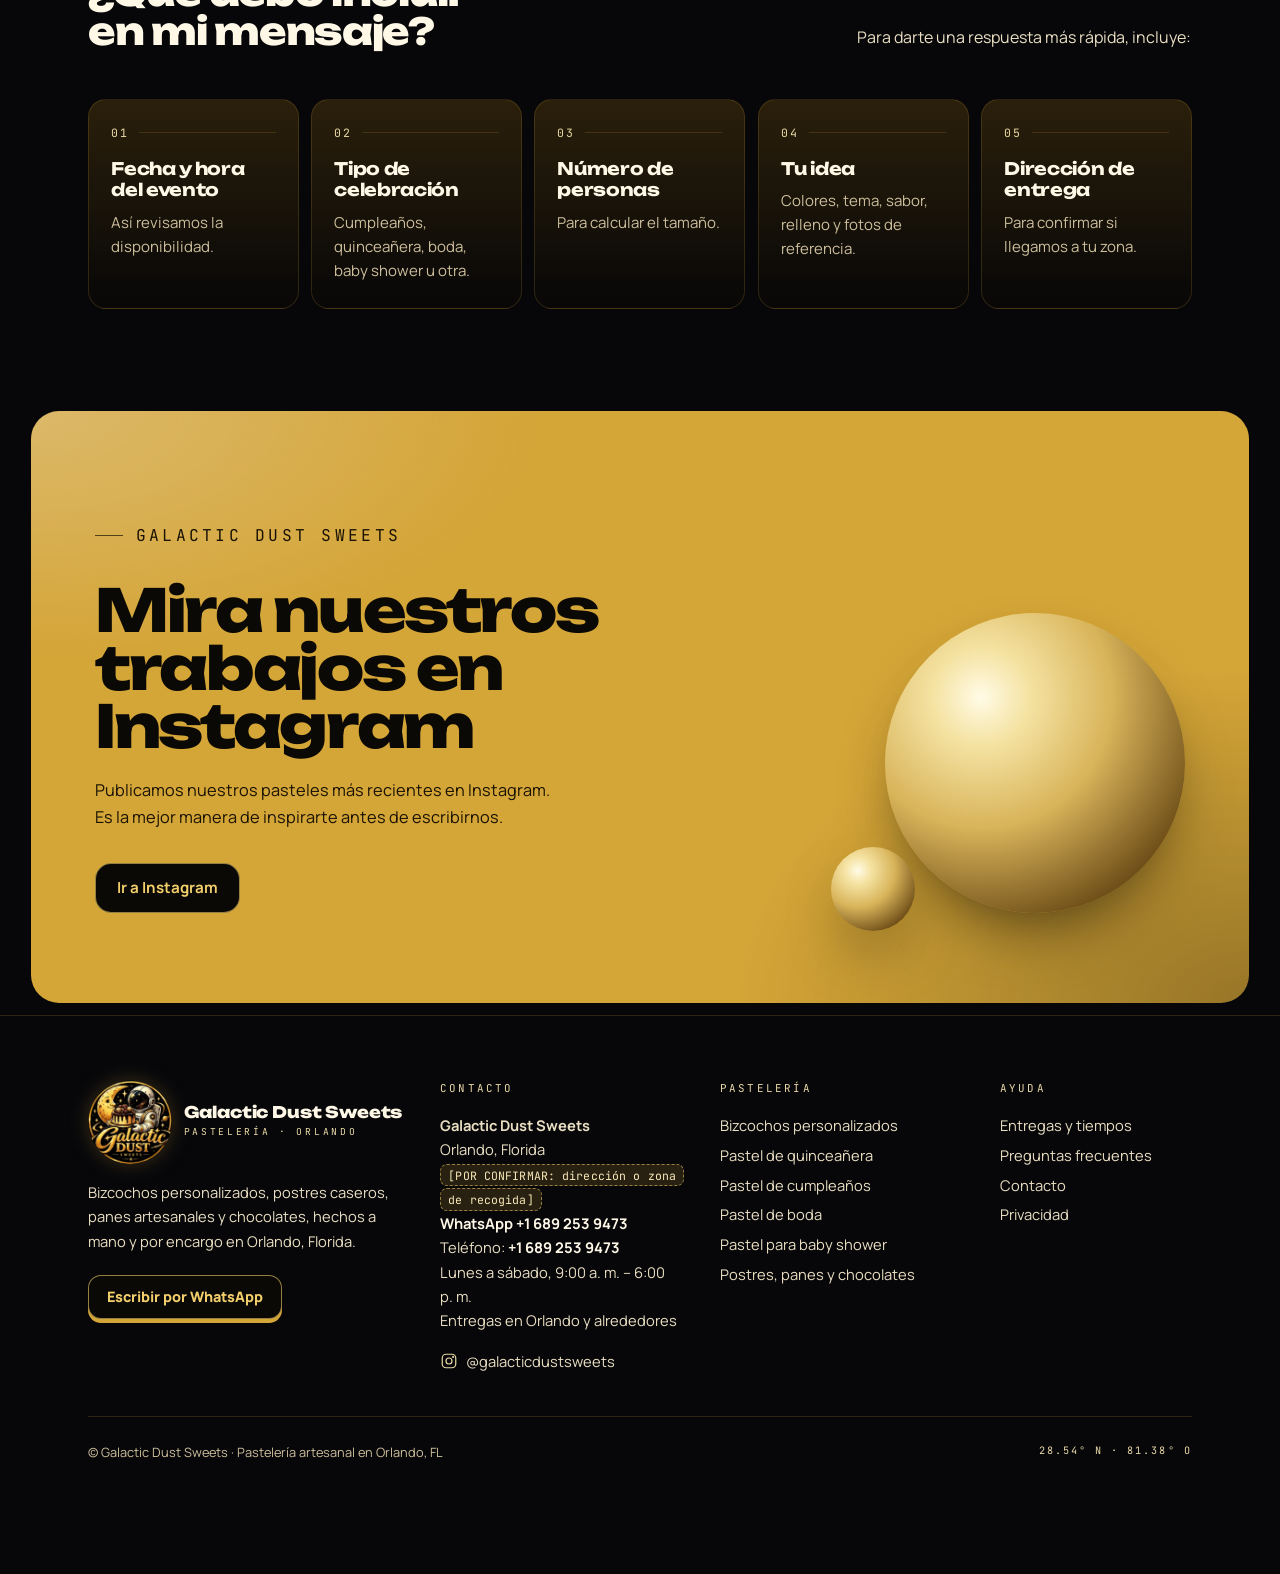
==== commit 6619a3cb: "Actualización desde Play Panel (2026-11-11 17:49)" ====
--- a/contacto/index.html
+++ b/contacto/index.html
@@ -228,6 +228,7 @@
 (function(){
   var still=/[?&]pm=static\b/.test(location.search)||(window.matchMedia&&matchMedia('(prefers-reduced-motion: reduce)').matches);
   var hosts=document.querySelectorAll('.hero,.ph');
+  document.querySelectorAll('.hero-video').forEach(function(v){if(still){v.removeAttribute('autoplay');v.pause();}else{var p=v.play();if(p&&p.catch)p.catch(function(){});}});
   if(!hosts.length||!document.createElement('canvas').getContext)return;
   hosts.forEach(function(host){
     var cv=document.createElement('canvas');cv.className='spacefx';cv.setAttribute('aria-hidden','true');host.insertBefore(cv,host.firstChild);
--- a/styles.css
+++ b/styles.css
@@ -614,3 +614,14 @@
 /* espacio en movimiento (canvas que agrega script.js en .hero y .ph) */
 .hero,.ph{position:relative}
 .spacefx{position:absolute;inset:0;width:100%;height:100%;z-index:-2;pointer-events:none;border-radius:inherit}
+
+/* móvil: palabras largas que no cabían (Unbounded es muy ancha) */
+@media (max-width:520px){
+  .c-star h3{font-size:clamp(1.5rem,7vw,2rem);max-width:none}
+  .ig .handle{font-size:clamp(.95rem,4.6vw,1.3rem)}
+  details summary{overflow-wrap:anywhere}
+}
+
+/* Video de espacio en la portada (debajo de las estrellas/cupcakes y del degradado dorado) */
+.hero-video{position:absolute;inset:0;width:100%;height:100%;object-fit:cover;z-index:-3;border-radius:inherit;pointer-events:none}
+.hero:has(.hero-video)::before{display:none}
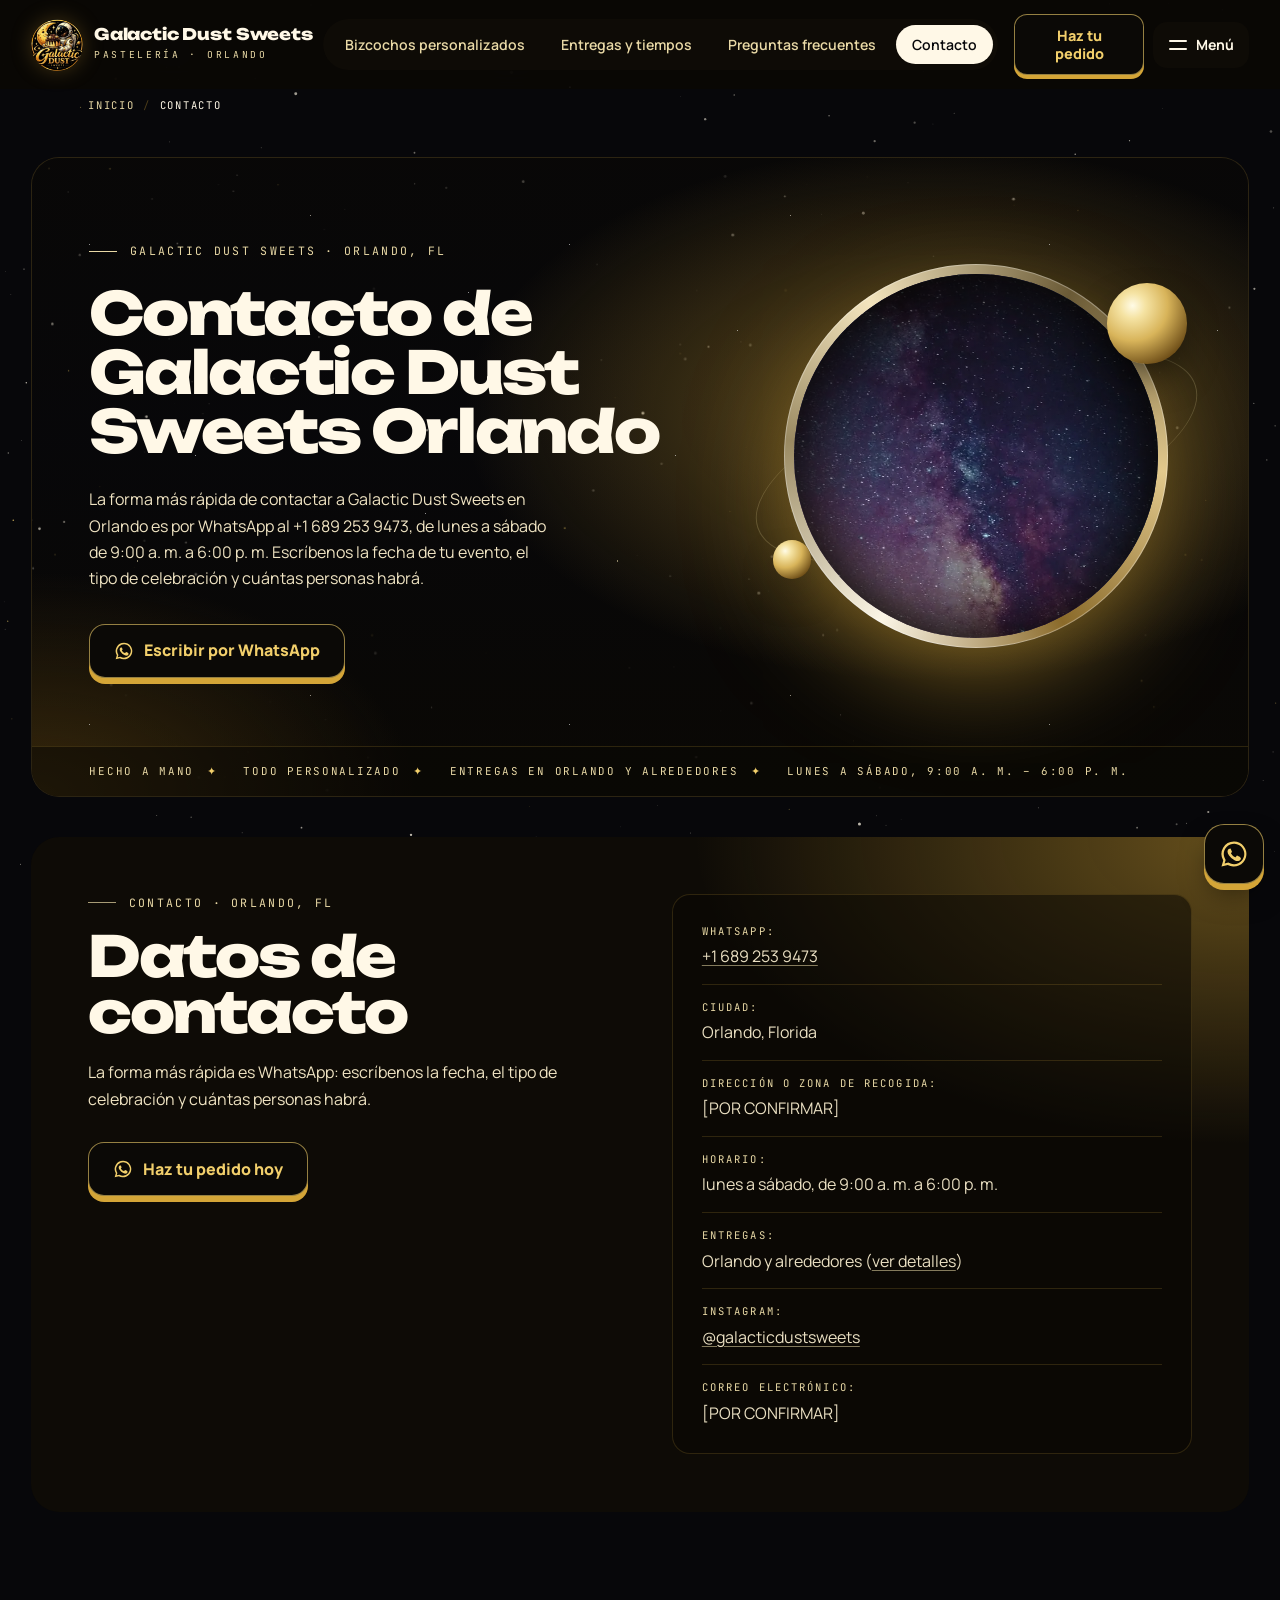
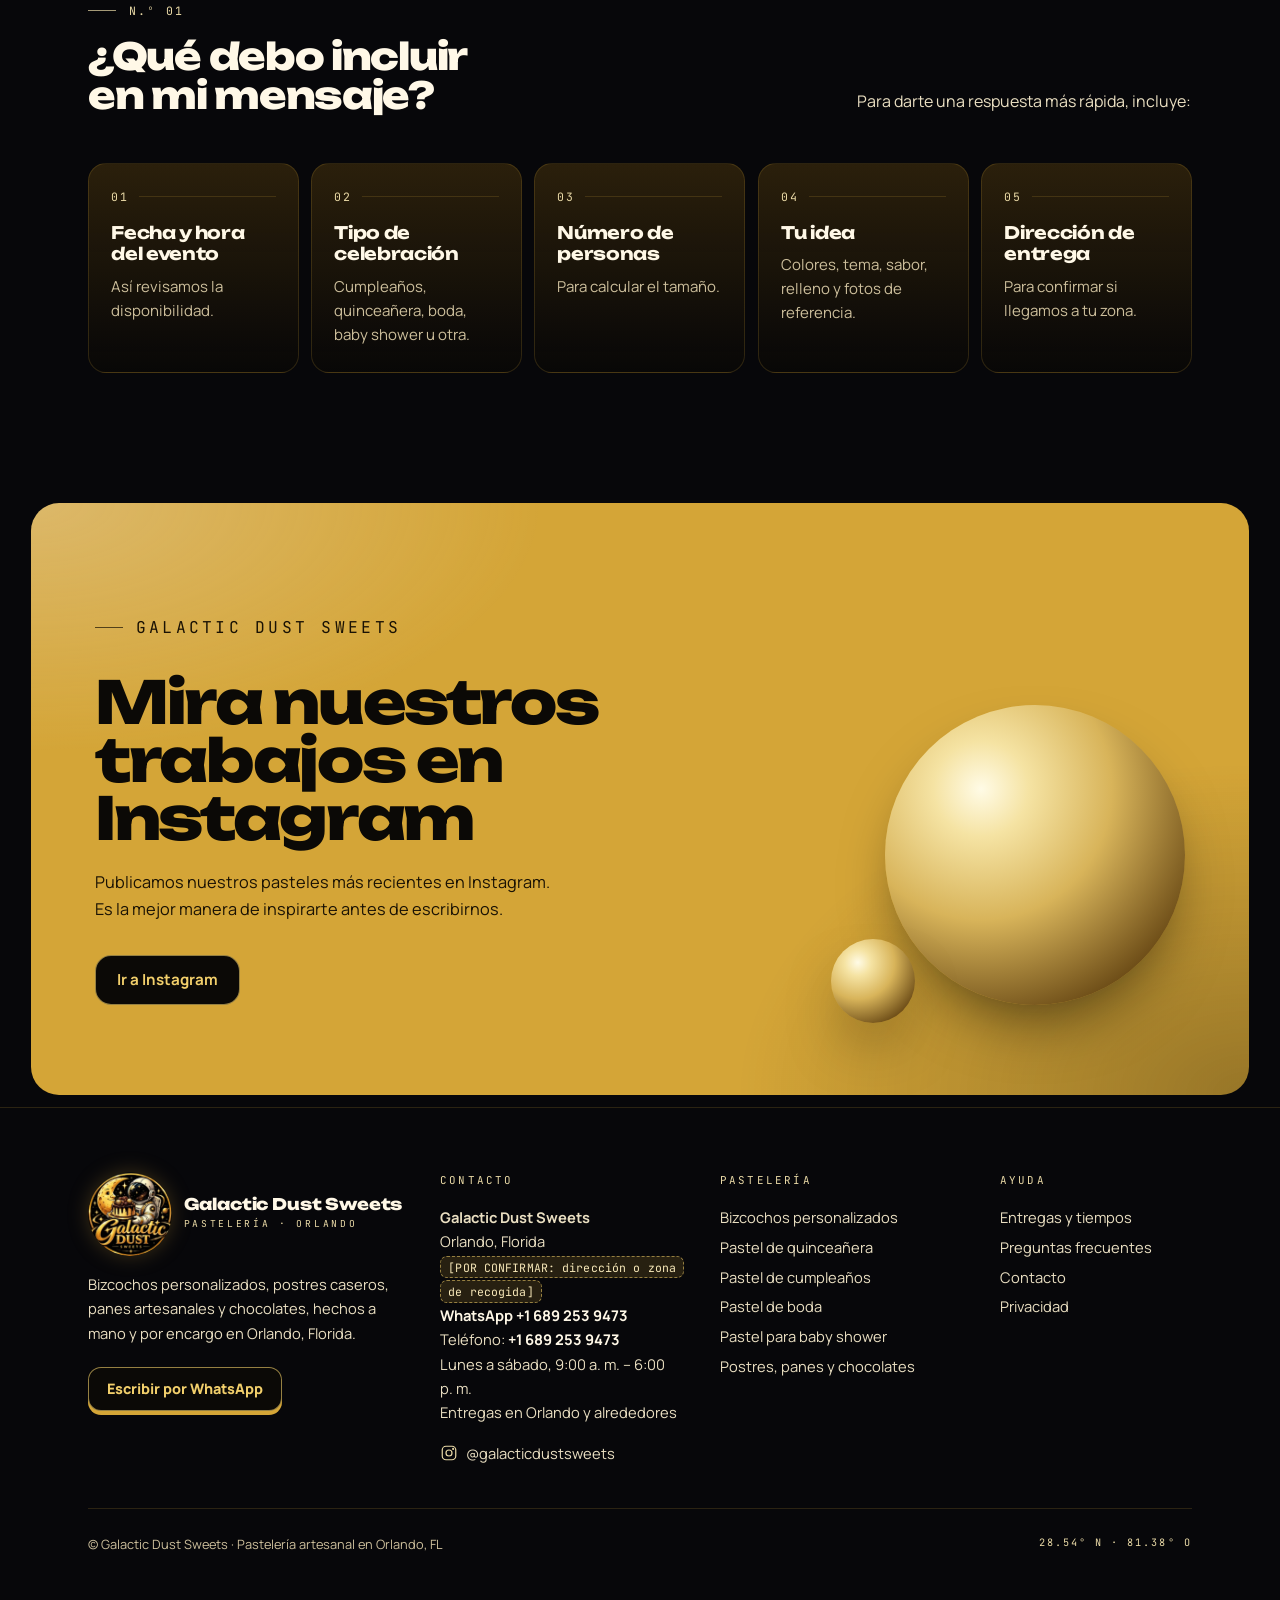
==== commit 4905be45: "Actualización desde Play Panel (2026-11-11 18:13)" ====
--- a/contacto/index.html
+++ b/contacto/index.html
@@ -292,6 +292,45 @@
     start();
   });
 })();
+
+/* Viaje espacial en toda la página: campo de estrellas fijo con 3 profundidades que se desplazan al hacer scroll
+   (paralaje), titilan suave y de vez en cuando cruza una estrella fugaz. Detrás de todo, sin tapar el contenido.
+   Con «reducir movimiento» o ?pm=static se dibuja una vez, quieto. */
+(function(){
+  var cv=document.createElement('canvas');if(!cv.getContext)return;
+  cv.className='cosmos';cv.setAttribute('aria-hidden','true');document.body.insertBefore(cv,document.body.firstChild);
+  var still=/[?&]pm=static\b/.test(location.search)||(window.matchMedia&&matchMedia('(prefers-reduced-motion: reduce)').matches);
+  var ctx=cv.getContext('2d'),W,H,dpr=Math.min(2,window.devicePixelRatio||1),stars=[],shoot=null,nextShoot=4000,last=0;
+  var layers=[{k:.04,n:1/5200,r:[.3,.8],a:.55},{k:.10,n:1/14000,r:[.6,1.2],a:.75},{k:.2,n:1/42000,r:[1,1.7],a:.95}];
+  function size(){
+    W=innerWidth;H=innerHeight;cv.width=Math.round(W*dpr);cv.height=Math.round(H*dpr);ctx.setTransform(dpr,0,0,dpr,0,0);
+    stars=[];layers.forEach(function(L,li){var n=Math.round(W*H*L.n*(W<700?.8:1));
+      for(var i=0;i<n;i++)stars.push({x:Math.random()*W,y:Math.random()*H*1.0,r:L.r[0]+Math.random()*(L.r[1]-L.r[0]),l:li,t:Math.random()*6.28,s:.4+Math.random()*1.2,g:Math.random()<.18});});
+  }
+  function draw(now){
+    var y=window.scrollY||0;ctx.clearRect(0,0,W,H);
+    for(var i=0;i<stars.length;i++){var s=stars[i],L=layers[s.l];
+      var py=((s.y-y*L.k)%H+H)%H,tw=still?1:.65+.35*Math.sin(s.t+now/1000*s.s);
+      ctx.globalAlpha=L.a*tw;ctx.fillStyle=s.g?'#F2CF6B':'#FFF8E7';
+      ctx.beginPath();ctx.arc(s.x,py,s.r,0,6.283);ctx.fill();}
+    if(shoot){var p=(now-shoot.t0)/shoot.d;
+      if(p>=1)shoot=null;else{var hx=shoot.x+shoot.vx*p,hy=shoot.y+shoot.vy*p,len=120;
+        var g=ctx.createLinearGradient(hx,hy,hx-shoot.vx/Math.hypot(shoot.vx,shoot.vy)*len,hy-shoot.vy/Math.hypot(shoot.vx,shoot.vy)*len);
+        g.addColorStop(0,'rgba(242,207,107,.9)');g.addColorStop(1,'rgba(242,207,107,0)');
+        ctx.globalAlpha=Math.sin(p*3.1416);ctx.strokeStyle=g;ctx.lineWidth=1.4;ctx.beginPath();ctx.moveTo(hx,hy);
+        ctx.lineTo(hx-shoot.vx/Math.hypot(shoot.vx,shoot.vy)*len,hy-shoot.vy/Math.hypot(shoot.vx,shoot.vy)*len);ctx.stroke();}}
+    ctx.globalAlpha=1;
+  }
+  function loop(now){
+    if(!document.hidden){
+      if(!shoot&&now-last>nextShoot){last=now;nextShoot=6000+Math.random()*7000;
+        shoot={x:W*(.3+Math.random()*.7),y:H*Math.random()*.4,vx:-(W*.45),vy:H*.28,t0:now,d:1400};}
+      draw(now);}
+    requestAnimationFrame(loop);
+  }
+  size();addEventListener('resize',function(){size();if(still)draw(0);});
+  if(still){draw(0);addEventListener('scroll',function(){draw(0);},{passive:true});}else requestAnimationFrame(loop);
+})();
 </script>
 <script src="../motion.js" defer></script>
 </body>
--- a/motion.css
+++ b/motion.css
@@ -38,9 +38,11 @@
 @keyframes pm-kb{from{transform:scale(1)}to{transform:scale(1.08)}}
 
 /* cinta continua (logos, sellos, frases) */
-.pm-marquee{overflow:hidden;white-space:nowrap;mask-image:linear-gradient(90deg,transparent,#000 8%,#000 92%,transparent)}
+.pm-marquee{overflow:hidden;white-space:nowrap;-webkit-mask-image:linear-gradient(90deg,transparent,#000 8%,#000 92%,transparent);mask-image:linear-gradient(90deg,transparent,#000 8%,#000 92%,transparent)}
 .pm-marquee>.pm-track{display:inline-flex;gap:3rem;animation:pm-mq var(--pm-mq,32s) linear infinite}
 .pm-marquee:hover>.pm-track{animation-play-state:paused}
+.pm-marquee.pm-mq-still{white-space:normal;-webkit-mask-image:none;mask-image:none}
+.pm-marquee.pm-mq-still>.pm-track{display:flex;flex-wrap:wrap;justify-content:center;row-gap:.4rem;animation:none;transform:none;padding-inline:1rem}
 @keyframes pm-mq{to{transform:translate3d(-50%,0,0)}}
 
 /* microinteracciones */
--- a/styles.css
+++ b/styles.css
@@ -623,5 +623,36 @@
 }
 
 /* Video de espacio en la portada (debajo de las estrellas/cupcakes y del degradado dorado) */
-.hero-video{position:absolute;inset:0;width:100%;height:100%;object-fit:cover;z-index:-3;border-radius:inherit;pointer-events:none}
+.hero-video{position:absolute;inset:0;width:100%;height:100%;object-fit:cover;z-index:-3;border-radius:inherit;pointer-events:none;opacity:.55}
 .hero:has(.hero-video)::before{display:none}
+@media (max-width:760px){
+  .hero-video{opacity:.4}
+  .hero::after{background:
+    radial-gradient(70% 40% at 80% 55%,rgba(212,165,55,.22),transparent 70%),
+    linear-gradient(180deg,rgba(7,7,10,.55) 0%,rgba(7,7,10,.35) 45%,rgba(7,7,10,.95) 100%)}
+  .hero .trust li p{display:none}
+  .hero .trust li{padding-block:.7rem}
+}
+@media (max-width:760px){.mq .pm-track,.mq .pm-track span{gap:1.4rem}.mq .pm-track{font-size:.92rem}.mq{padding:.85rem 0;-webkit-mask-image:linear-gradient(90deg,transparent,#000 14%,#000 86%,transparent);mask-image:linear-gradient(90deg,transparent,#000 14%,#000 86%,transparent)}.mq.pm-mq-still{-webkit-mask-image:none;mask-image:none}.mq.pm-mq-still .pm-track{column-gap:1.1rem;font-size:.95rem}.mq.pm-mq-still .pm-track span:last-child::after{display:none}}
+
+/* Catálogo limpio: foto clara arriba, fondo liso detrás del texto, más aire entre tarjetas */
+.cat .bento{gap:clamp(16px,2vw,24px)}
+.cat .card{padding:clamp(1.6rem,2.8vw,2.4rem);gap:1rem}
+.cat .c-dark::before,.cat .c-light::before{display:none}
+.cat .c-dark{background:#14100A;border:1px solid var(--line)}
+.cat .c-dark p{color:#E6DCC4}
+.cat .c-light{background:#FBF3DE}
+.cat .pic{margin:calc(-1 * clamp(1.6rem,2.8vw,2.4rem)) calc(-1 * clamp(1.6rem,2.8vw,2.4rem)) .4rem;aspect-ratio:16/10;overflow:hidden}
+.cat .pic img{width:100%;height:100%;object-fit:cover;display:block;transition:transform .6s var(--ease)}
+.cat .card:hover .pic img{transform:scale(1.03)}
+.cat .c-light{display:grid;grid-template-columns:1fr 1fr;column-gap:clamp(1.4rem,2.6vw,2.4rem);align-content:start}
+.cat .c-light .pic{grid-row:1 / span 5;margin:calc(-1 * clamp(1.6rem,2.8vw,2.4rem)) 0 calc(-1 * clamp(1.6rem,2.8vw,2.4rem)) calc(-1 * clamp(1.6rem,2.8vw,2.4rem));aspect-ratio:auto;min-height:100%}
+@media (max-width:760px){
+  .cat .c-light{display:flex}
+  .cat .c-light .pic{margin:calc(-1 * clamp(1.6rem,2.8vw,2.4rem)) calc(-1 * clamp(1.6rem,2.8vw,2.4rem)) .4rem;aspect-ratio:16/10;min-height:0}
+  .cat .bento{gap:18px}
+}
+/* Más aire entre bloques grandes para que el ojo respire */
+.blk:not(.hero){margin-top:clamp(20px,3.2vw,40px)}
+/* Campo de estrellas de toda la página (detrás del contenido) */
+.cosmos{position:fixed;inset:0;width:100vw;height:100vh;z-index:-1;pointer-events:none}
